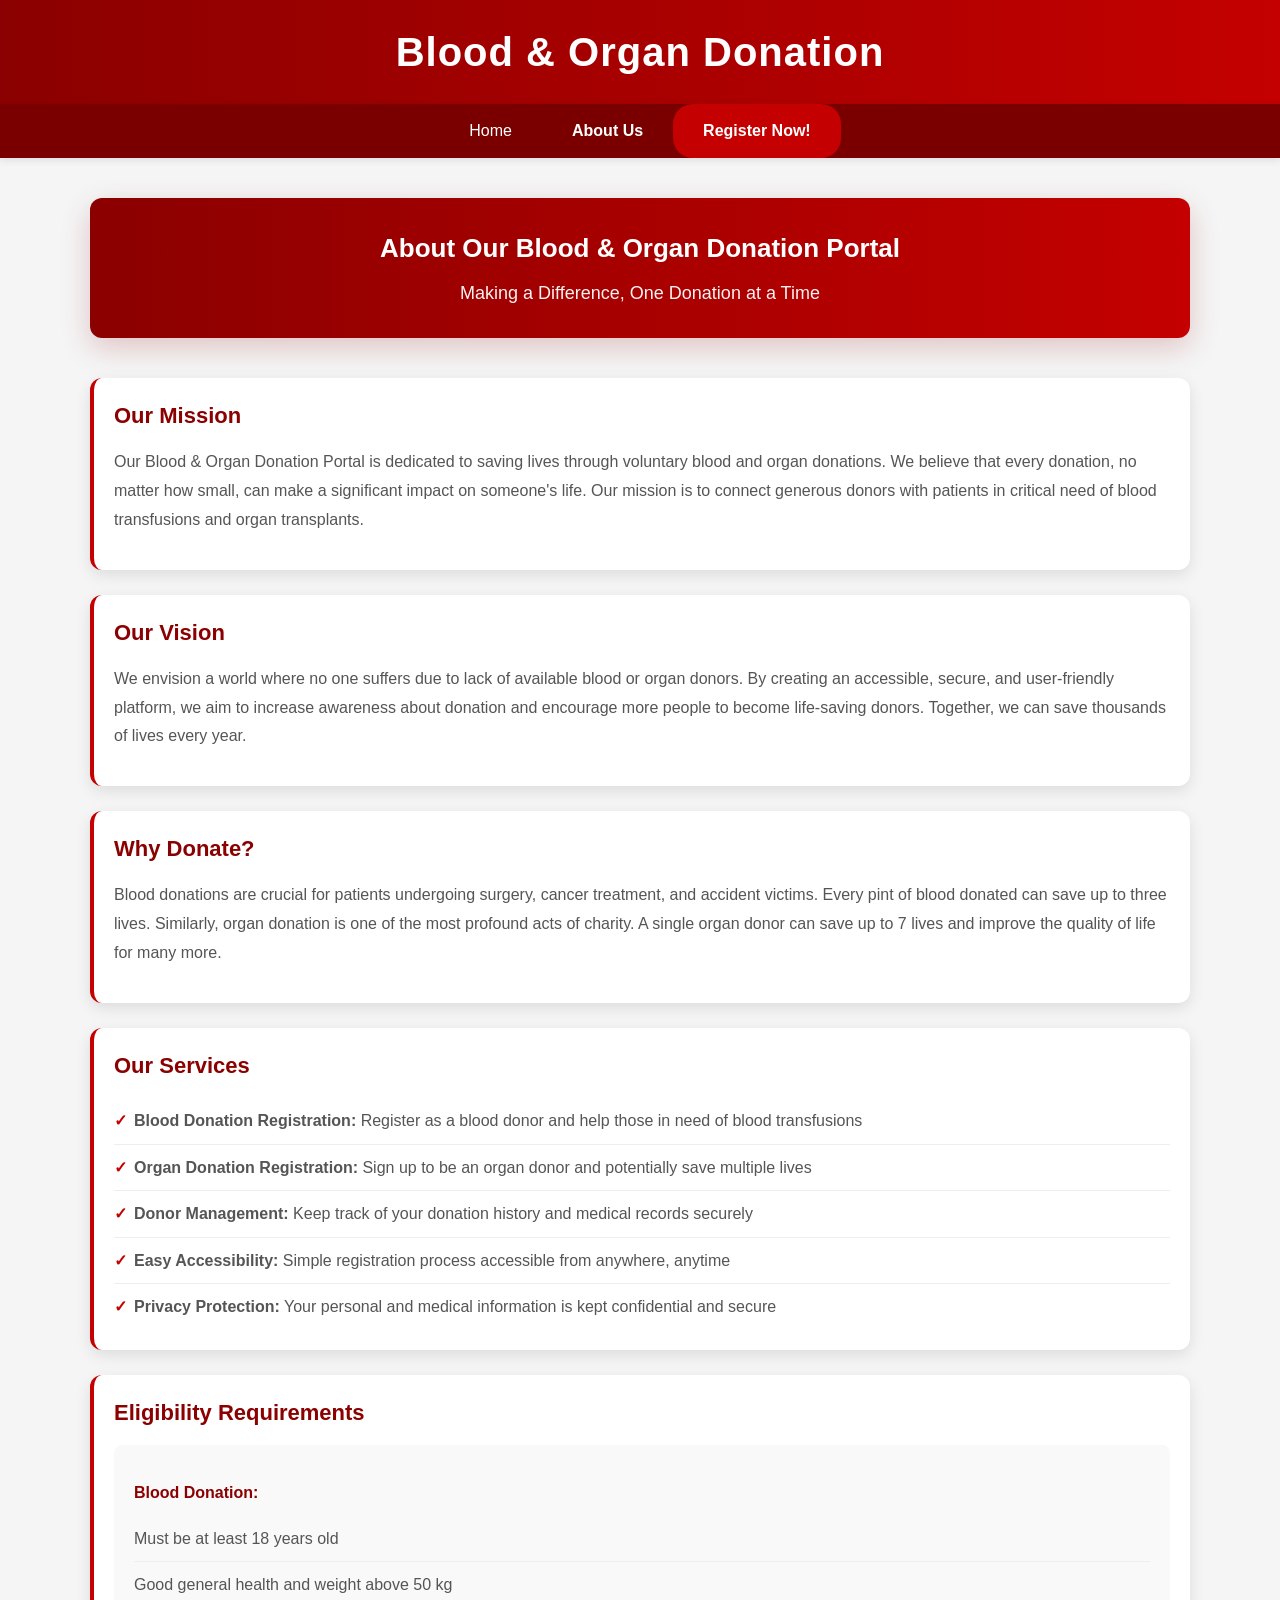
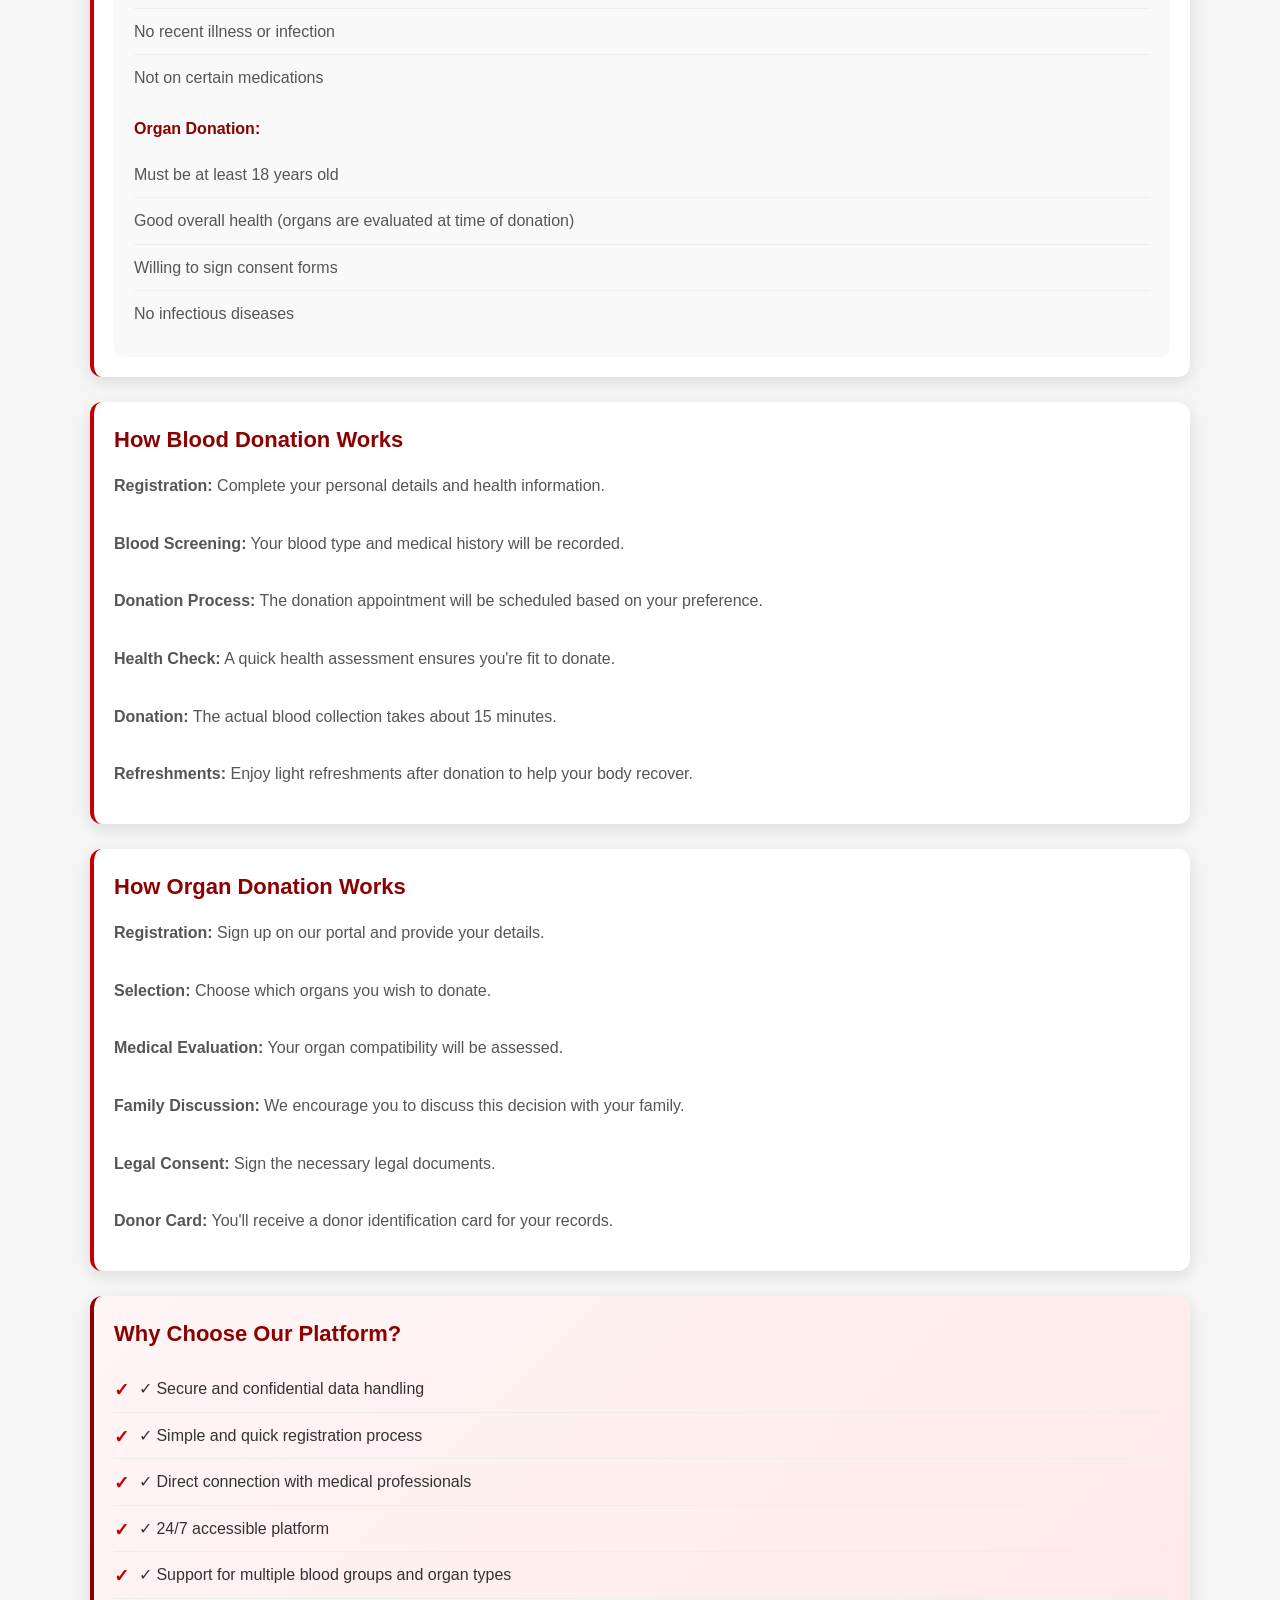
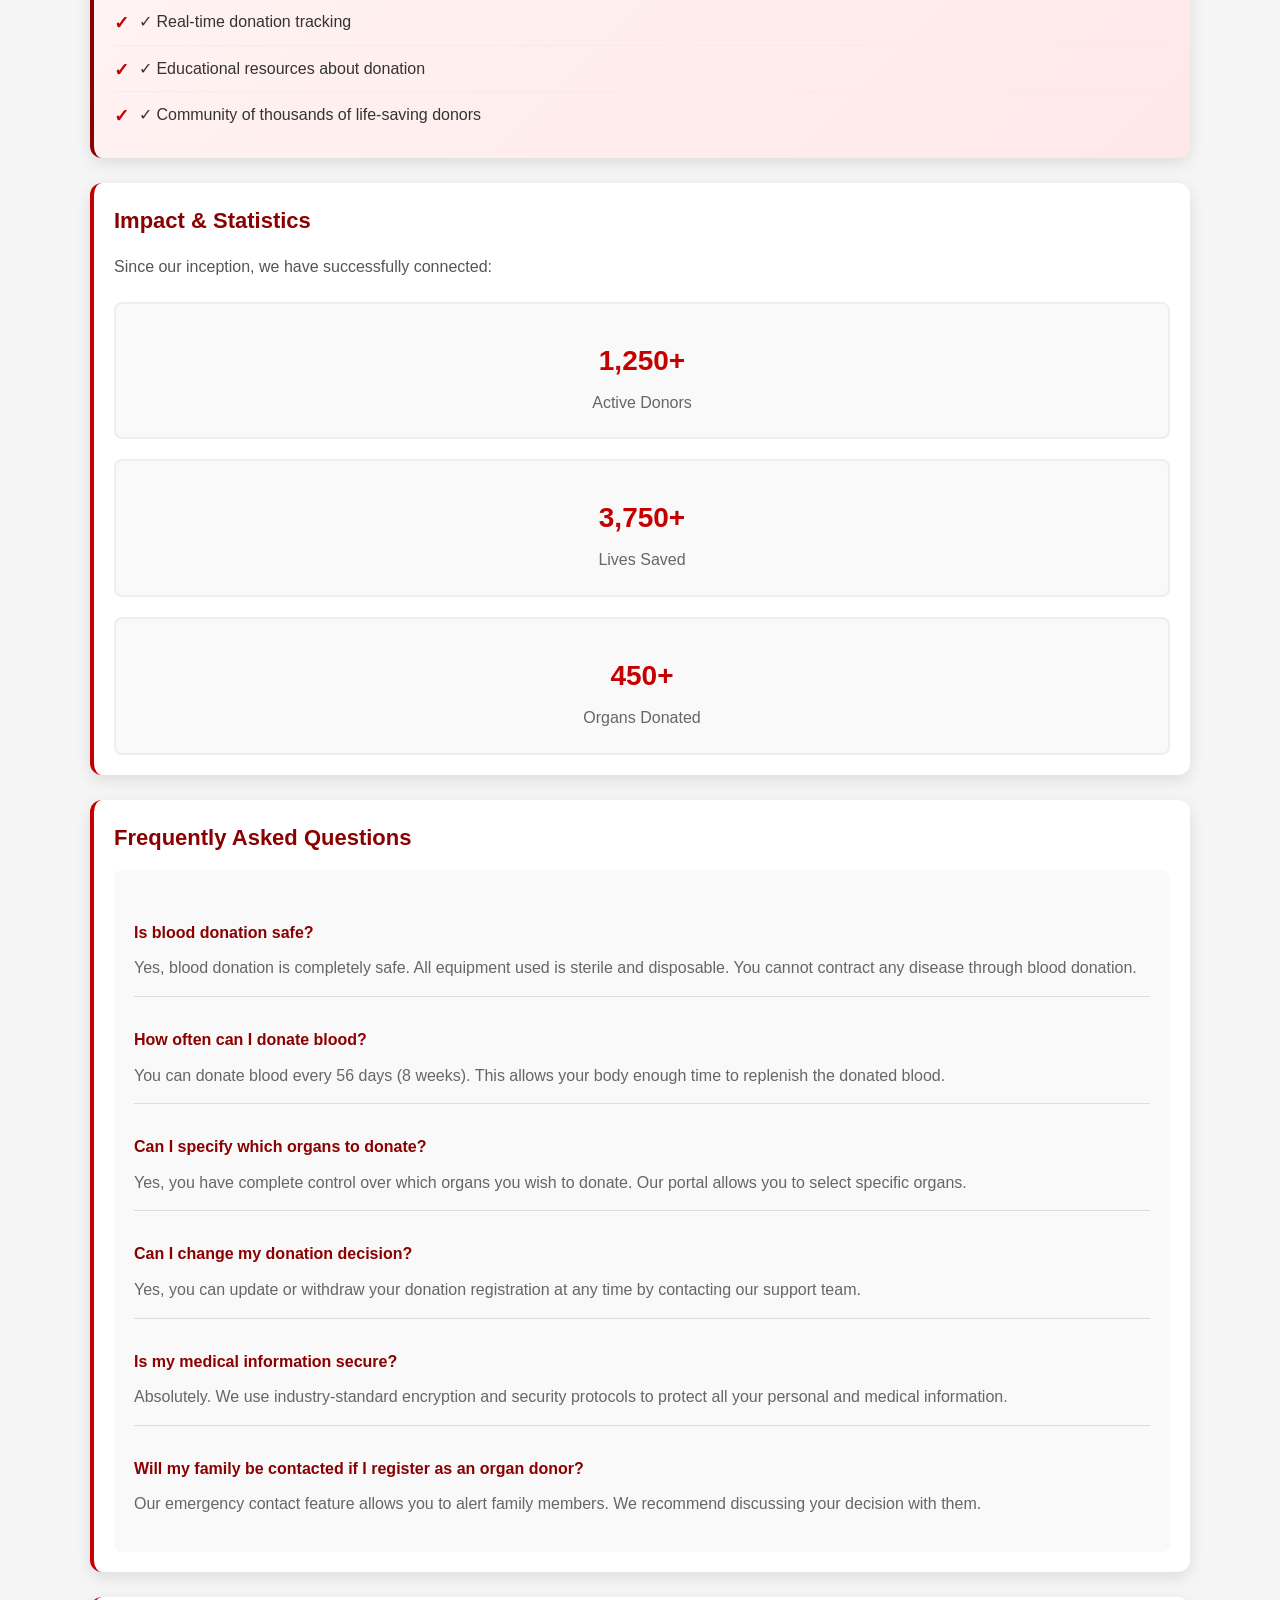
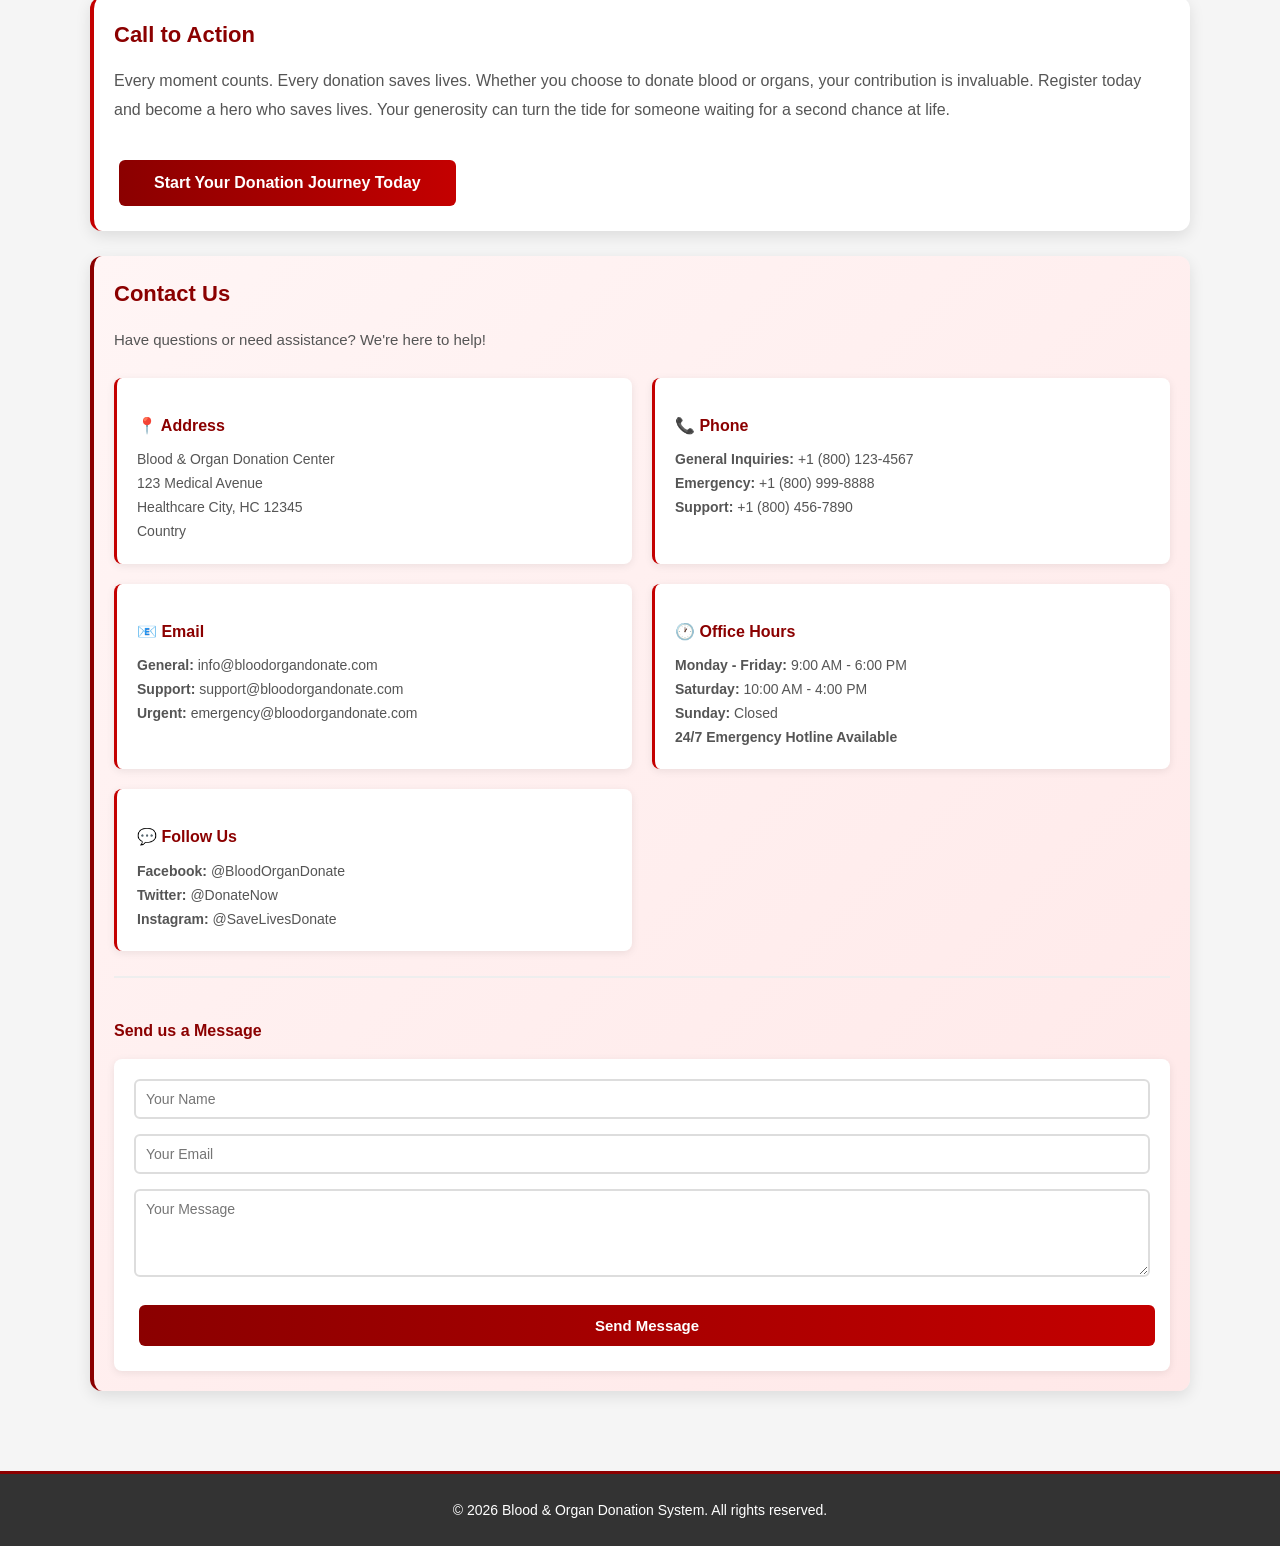
==== about-us.html @ 801b8506 "Add files via upload" ====
<!DOCTYPE html>
<html lang="en">
<head>
    <meta charset="UTF-8">
    <meta name="viewport" content="width=device-width, initial-scale=1.0">
    <title>About Us - Blood & Organ Donation</title>
    <link rel="stylesheet" href="style.css">
</head>
<body>
    <header>
        <div class="container">
            <h1>Blood & Organ Donation</h1>
        </div>
    </header>

    <nav class="navbar">
        <div class="container">
            <ul>
                <li onclick="window.location.href='index.html'">Home</li>
                <li onclick="window.location.href='about-us.html'" style="font-weight: bold;">About Us</li>
                <li onclick="window.location.href='registration.html'" class="register-btn">Register Now!</li>
            </ul>
        </div>
    </nav>

    <section class="about-section">
        <div class="container">
            <div class="about-header">
                <h2>About Our Blood & Organ Donation Portal</h2>
                <p class="about-subtitle">Making a Difference, One Donation at a Time</p>
            </div>

            <div class="about-content">
                <div class="about-card">
                    <h3>Our Mission</h3>
                    <p>
                        Our Blood & Organ Donation Portal is dedicated to saving lives through voluntary blood and organ donations. 
                        We believe that every donation, no matter how small, can make a significant impact on someone's life. 
                        Our mission is to connect generous donors with patients in critical need of blood transfusions and organ transplants.
                    </p>
                </div>

                <div class="about-card">
                    <h3>Our Vision</h3>
                    <p>
                        We envision a world where no one suffers due to lack of available blood or organ donors. 
                        By creating an accessible, secure, and user-friendly platform, we aim to increase awareness about 
                        donation and encourage more people to become life-saving donors. Together, we can save thousands of lives every year.
                    </p>
                </div>

                <div class="about-card">
                    <h3>Why Donate?</h3>
                    <p>
                        Blood donations are crucial for patients undergoing surgery, cancer treatment, and accident victims. 
                        Every pint of blood donated can save up to three lives. Similarly, organ donation is one of the most 
                        profound acts of charity. A single organ donor can save up to 7 lives and improve the quality of life for many more.
                    </p>
                </div>

                <div class="about-card">
                    <h3>Our Services</h3>
                    <ul class="services-list">
                        <li><strong>Blood Donation Registration:</strong> Register as a blood donor and help those in need of blood transfusions</li>
                        <li><strong>Organ Donation Registration:</strong> Sign up to be an organ donor and potentially save multiple lives</li>
                        <li><strong>Donor Management:</strong> Keep track of your donation history and medical records securely</li>
                        <li><strong>Easy Accessibility:</strong> Simple registration process accessible from anywhere, anytime</li>
                        <li><strong>Privacy Protection:</strong> Your personal and medical information is kept confidential and secure</li>
                    </ul>
                </div>

                <div class="about-card">
                    <h3>Eligibility Requirements</h3>
                    <div class="eligibility">
                        <h4>Blood Donation:</h4>
                        <ul>
                            <li>Must be at least 18 years old</li>
                            <li>Good general health and weight above 50 kg</li>
                            <li>No recent illness or infection</li>
                            <li>Not on certain medications</li>
                        </ul>

                        <h4>Organ Donation:</h4>
                        <ul>
                            <li>Must be at least 18 years old</li>
                            <li>Good overall health (organs are evaluated at time of donation)</li>
                            <li>Willing to sign consent forms</li>
                            <li>No infectious diseases</li>
                        </ul>
                    </div>
                </div>

                <div class="about-card">
                    <h3>How Blood Donation Works</h3>
                    <p>
                        <strong>Registration:</strong> Complete your personal details and health information.
                        <br><br>
                        <strong>Blood Screening:</strong> Your blood type and medical history will be recorded.
                        <br><br>
                        <strong>Donation Process:</strong> The donation appointment will be scheduled based on your preference.
                        <br><br>
                        <strong>Health Check:</strong> A quick health assessment ensures you're fit to donate.
                        <br><br>
                        <strong>Donation:</strong> The actual blood collection takes about 15 minutes.
                        <br><br>
                        <strong>Refreshments:</strong> Enjoy light refreshments after donation to help your body recover.
                    </p>
                </div>

                <div class="about-card">
                    <h3>How Organ Donation Works</h3>
                    <p>
                        <strong>Registration:</strong> Sign up on our portal and provide your details.
                        <br><br>
                        <strong>Selection:</strong> Choose which organs you wish to donate.
                        <br><br>
                        <strong>Medical Evaluation:</strong> Your organ compatibility will be assessed.
                        <br><br>
                        <strong>Family Discussion:</strong> We encourage you to discuss this decision with your family.
                        <br><br>
                        <strong>Legal Consent:</strong> Sign the necessary legal documents.
                        <br><br>
                        <strong>Donor Card:</strong> You'll receive a donor identification card for your records.
                    </p>
                </div>

                <div class="about-card highlight-card">
                    <h3>Why Choose Our Platform?</h3>
                    <ul class="why-choose">
                        <li>✓ Secure and confidential data handling</li>
                        <li>✓ Simple and quick registration process</li>
                        <li>✓ Direct connection with medical professionals</li>
                        <li>✓ 24/7 accessible platform</li>
                        <li>✓ Support for multiple blood groups and organ types</li>
                        <li>✓ Real-time donation tracking</li>
                        <li>✓ Educational resources about donation</li>
                        <li>✓ Community of thousands of life-saving donors</li>
                    </ul>
                </div>

                <div class="about-card">
                    <h3>Impact & Statistics</h3>
                    <p>
                        Since our inception, we have successfully connected:
                    </p>
                    <div class="impact-stats">
                        <div class="impact-stat">
                            <h4>1,250+</h4>
                            <p>Active Donors</p>
                        </div>
                        <div class="impact-stat">
                            <h4>3,750+</h4>
                            <p>Lives Saved</p>
                        </div>
                        <div class="impact-stat">
                            <h4>450+</h4>
                            <p>Organs Donated</p>
                        </div>
                    </div>
                </div>

                <div class="about-card">
                    <h3>Frequently Asked Questions</h3>
                    <div class="faq">
                        <div class="faq-item">
                            <h4>Is blood donation safe?</h4>
                            <p>Yes, blood donation is completely safe. All equipment used is sterile and disposable. You cannot contract any disease through blood donation.</p>
                        </div>
                        <div class="faq-item">
                            <h4>How often can I donate blood?</h4>
                            <p>You can donate blood every 56 days (8 weeks). This allows your body enough time to replenish the donated blood.</p>
                        </div>
                        <div class="faq-item">
                            <h4>Can I specify which organs to donate?</h4>
                            <p>Yes, you have complete control over which organs you wish to donate. Our portal allows you to select specific organs.</p>
                        </div>
                        <div class="faq-item">
                            <h4>Can I change my donation decision?</h4>
                            <p>Yes, you can update or withdraw your donation registration at any time by contacting our support team.</p>
                        </div>
                        <div class="faq-item">
                            <h4>Is my medical information secure?</h4>
                            <p>Absolutely. We use industry-standard encryption and security protocols to protect all your personal and medical information.</p>
                        </div>
                        <div class="faq-item">
                            <h4>Will my family be contacted if I register as an organ donor?</h4>
                            <p>Our emergency contact feature allows you to alert family members. We recommend discussing your decision with them.</p>
                        </div>
                    </div>
                </div>

                <div class="about-card">
                    <h3>Call to Action</h3>
                    <p style="font-size: 16px; line-height: 1.8;">
                        Every moment counts. Every donation saves lives. Whether you choose to donate blood or organs, 
                        your contribution is invaluable. Register today and become a hero who saves lives. 
                        Your generosity can turn the tide for someone waiting for a second chance at life.
                    </p>
                    <button class="btn btn-primary" onclick="window.location.href='registration.html'" style="margin-top: 20px; font-size: 16px; padding: 14px 35px;">
                        Start Your Donation Journey Today
                    </button>
                </div>

                <div class="about-card contact-card">
                    <h3>Contact Us</h3>
                    <p>Have questions or need assistance? We're here to help!</p>
                    
                    <div class="contact-content">
                        <div class="contact-item">
                            <h4>📍 Address</h4>
                            <p>Blood & Organ Donation Center<br>
                            123 Medical Avenue<br>
                            Healthcare City, HC 12345<br>
                            Country</p>
                        </div>

                        <div class="contact-item">
                            <h4>📞 Phone</h4>
                            <p>
                                <strong>General Inquiries:</strong> +1 (800) 123-4567<br>
                                <strong>Emergency:</strong> +1 (800) 999-8888<br>
                                <strong>Support:</strong> +1 (800) 456-7890
                            </p>
                        </div>

                        <div class="contact-item">
                            <h4>📧 Email</h4>
                            <p>
                                <strong>General:</strong> info@bloodorgandonate.com<br>
                                <strong>Support:</strong> support@bloodorgandonate.com<br>
                                <strong>Urgent:</strong> emergency@bloodorgandonate.com
                            </p>
                        </div>

                        <div class="contact-item">
                            <h4>🕐 Office Hours</h4>
                            <p>
                                <strong>Monday - Friday:</strong> 9:00 AM - 6:00 PM<br>
                                <strong>Saturday:</strong> 10:00 AM - 4:00 PM<br>
                                <strong>Sunday:</strong> Closed<br>
                                <strong>24/7 Emergency Hotline Available</strong>
                            </p>
                        </div>

                        <div class="contact-item">
                            <h4>💬 Follow Us</h4>
                            <p>
                                <strong>Facebook:</strong> @BloodOrganDonate<br>
                                <strong>Twitter:</strong> @DonateNow<br>
                                <strong>Instagram:</strong> @SaveLivesDonate
                            </p>
                        </div>
                    </div>

                    <div class="contact-form-section" style="margin-top: 25px; padding-top: 25px; border-top: 2px solid #eee;">
                        <h4>Send us a Message</h4>
                        <form class="contact-form" onsubmit="handleContactForm(event)">
                            <div class="form-group" style="margin-bottom: 15px;">
                                <input type="text" placeholder="Your Name" required style="width: 100%; padding: 10px; border: 2px solid #ddd; border-radius: 6px; font-size: 14px;">
                            </div>
                            <div class="form-group" style="margin-bottom: 15px;">
                                <input type="email" placeholder="Your Email" required style="width: 100%; padding: 10px; border: 2px solid #ddd; border-radius: 6px; font-size: 14px;">
                            </div>
                            <div class="form-group" style="margin-bottom: 15px;">
                                <textarea placeholder="Your Message" rows="4" required style="width: 100%; padding: 10px; border: 2px solid #ddd; border-radius: 6px; font-size: 14px; font-family: inherit;"></textarea>
                            </div>
                            <button type="submit" class="btn btn-primary" style="width: 100%; font-size: 15px;">Send Message</button>
                        </form>
                    </div>
                </div>
            </div>
        </div>
    </section>

    <footer>
        <p>&copy; 2026 Blood & Organ Donation System. All rights reserved.</p>
    </footer>

    <script src="script.js"></script>
</body>
</html>
---- style.css ----
* {
    margin: 0;
    padding: 0;
    box-sizing: border-box;
    font-family: 'Segoe UI', Tahoma, Geneva, Verdana, sans-serif;
}

html {
    scroll-behavior: smooth;
}

body {
    background-color: #f5f5f5;
    line-height: 1.6;
}

/* CONTAINER */

.container {
    width: 1100px;
    max-width: 90%;
    margin: 0 auto;
}

/* HEADER */

header {
    background: linear-gradient(90deg, #8b0000, #c40000);
    color: white;
    padding: 20px 0;
    box-shadow: 0 4px 10px rgba(0, 0, 0, 0.2);
    position: relative;
}

header h1 {
    font-size: 40px;
    text-align: center;
    letter-spacing: 1px;
    font-weight: 700;
}

/* NAVBAR */

.navbar {
    background: #7a0000;
    box-shadow: 0 2px 8px rgba(0, 0, 0, 0.1);
    position: sticky;
    top: 0;
    z-index: 100;
}

.navbar ul {
    display: flex;
    justify-content: center;
    list-style: none;
    flex-wrap: wrap;
}

.navbar li {
    padding: 14px 30px;
    color: white;
    font-size: 16px;
    cursor: pointer;
    transition: all 0.3s ease;
    display: flex;
    align-items: center;
}

.navbar li:hover {
    background: #c40000;
    transform: scale(1.05);
}

.navbar .register-btn {
    background: #c40000;
    border-radius: 20px;
    font-weight: 600;
    transition: all 0.3s ease;
}

.navbar .register-btn:hover {
    background: #8b0000;
    transform: scale(1.08);
    box-shadow: 0 4px 12px rgba(196, 0, 0, 0.4);
}

/* HERO SECTION */

.hero {
    height: 60vh;
    background: linear-gradient(135deg, #8b0000 0%, #c40000 100%);
    display: flex;
    align-items: center;
    justify-content: center;
    padding: 40px 0;
    position: relative;
    overflow: hidden;
}

.hero::before {
    content: '';
    position: absolute;
    top: 0;
    left: 0;
    right: 0;
    bottom: 0;
    background: url('data:image/svg+xml,<svg xmlns="http://www.w3.org/2000/svg" viewBox="0 0 100 100"><circle cx="20" cy="20" r="2" fill="white" opacity="0.1"/><circle cx="80" cy="80" r="2" fill="white" opacity="0.1"/></svg>');
    opacity: 0.5;
}

.hero-box {
    background: rgba(255, 255, 255, 0.95);
    padding: 50px;
    border-radius: 12px;
    text-align: center;
    max-width: 600px;
    box-shadow: 0 15px 40px rgba(0, 0, 0, 0.3);
    position: relative;
    z-index: 2;
    animation: slideIn 0.8s ease-out;
}

.hero-box h2 {
    color: #8b0000;
    margin-bottom: 15px;
    font-size: 32px;
    font-weight: 700;
}

.hero-box p {
    margin-bottom: 25px;
    font-size: 16px;
    line-height: 1.7;
    color: #555;
}

.hero-box .btn {
    margin: 10px 5px;
}

/* FORM SECTION */

.form-section {
    min-height: 80vh;
    padding: 40px 0;
    display: flex;
    align-items: center;
    background: linear-gradient(135deg, #f5f5f5 0%, #e8e8e8 100%);
}

.form-box {
    background: white;
    padding: 40px;
    border-radius: 12px;
    box-shadow: 0 10px 30px rgba(0, 0, 0, 0.15);
    max-width: 700px;
    margin: 0 auto;
    width: 100%;
}

.form-box h2 {
    color: #8b0000;
    margin-bottom: 10px;
    font-size: 28px;
    text-align: center;
}

.form-subtitle {
    color: #666;
    text-align: center;
    margin-bottom: 30px;
    font-size: 14px;
    font-style: italic;
}

/* FORM STYLING */

.form-group {
    margin-bottom: 20px;
}

.form-group label {
    display: block;
    margin-bottom: 8px;
    color: #333;
    font-weight: 600;
    font-size: 14px;
}

.form-group input,
.form-group textarea,
.form-group select {
    width: 100%;
    padding: 12px;
    border: 2px solid #ddd;
    border-radius: 6px;
    font-size: 14px;
    transition: all 0.3s ease;
    font-family: 'Segoe UI', Tahoma, Geneva, Verdana, sans-serif;
}

.form-group input:focus,
.form-group textarea:focus,
.form-group select:focus {
    outline: none;
    border-color: #c40000;
    box-shadow: 0 0 8px rgba(196, 0, 0, 0.2);
}

.form-group input:invalid,
.form-group textarea:invalid,
.form-group select:invalid {
    border-color: #ff6b6b;
}

.form-group input:valid,
.form-group textarea:valid,
.form-group select:valid {
    border-color: #51cf66;
}

.form-row {
    display: grid;
    grid-template-columns: 1fr 1fr;
    gap: 20px;
}

.info-text {
    display: block;
    margin-top: 6px;
    color: #888;
    font-size: 12px;
    font-style: italic;
}

/* CHECKBOX STYLING */

.checkbox-group {
    margin-top: 20px;
}

.checkbox-group label,
.checkbox-inline {
    display: flex;
    align-items: center;
    margin-bottom: 12px;
    cursor: pointer;
    font-weight: normal;
}

.checkbox-group input[type="checkbox"],
.checkbox-inline input[type="checkbox"] {
    width: auto;
    margin-right: 10px;
    cursor: pointer;
    accent-color: #c40000;
}

.checkbox-inline {
    margin-right: 20px;
    display: inline-flex;
}

.organ-options {
    display: grid;
    grid-template-columns: repeat(2, 1fr);
    gap: 15px;
    margin-top: 15px;
}

@media (max-width: 768px) {
    .organ-options {
        grid-template-columns: 1fr;
    }
}

/* BUTTONS */

.btn {
    padding: 12px 30px;
    margin: 5px;
    border: none;
    border-radius: 6px;
    cursor: pointer;
    font-size: 15px;
    font-weight: 600;
    transition: all 0.3s ease;
    display: inline-block;
}

.btn-primary {
    background: linear-gradient(90deg, #8b0000, #c40000);
    color: white;
}

.btn-primary:hover {
    background: linear-gradient(90deg, #c40000, #8b0000);
    transform: translateY(-2px);
    box-shadow: 0 8px 16px rgba(196, 0, 0, 0.3);
}

.btn-primary:active {
    transform: translateY(0);
}

.btn-secondary {
    background: #6c757d;
    color: white;
}

.btn-secondary:hover {
    background: #5a6268;
    transform: translateY(-2px);
    box-shadow: 0 8px 16px rgba(0, 0, 0, 0.2);
}

.form-actions {
    display: flex;
    gap: 10px;
    justify-content: center;
    margin-top: 30px;
    flex-wrap: wrap;
}

/* ABOUT SECTION */

.about-section {
    padding: 40px 0;
    min-height: auto;
}

.about-header {
    background: linear-gradient(90deg, #8b0000, #c40000);
    color: white;
    padding: 50px;
    border-radius: 12px;
    text-align: center;
    margin-bottom: 40px;
    box-shadow: 0 10px 30px rgba(139, 0, 0, 0.2);
    animation: slideIn 0.6s ease-out;
}

.about-header h2 {
    font-size: 36px;
    margin-bottom: 10px;
    font-weight: 700;
}

.about-subtitle {
    font-size: 18px;
    opacity: 0.95;
}

.about-content {
    display: grid;
    grid-template-columns: 1fr;
    gap: 25px;
}

.about-card {
    background: white;
    padding: 30px;
    border-radius: 12px;
    box-shadow: 0 5px 15px rgba(0, 0, 0, 0.1);
    animation: slideIn 0.6s ease-out;
    border-left: 4px solid #c40000;
}

.about-card h3 {
    color: #8b0000;
    margin-bottom: 15px;
    font-size: 22px;
    font-weight: 700;
}

.about-card h4 {
    color: #8b0000;
    margin-top: 15px;
    margin-bottom: 10px;
    font-size: 16px;
    font-weight: 600;
}

.about-card p {
    color: #555;
    line-height: 1.8;
    margin-bottom: 15px;
}

.about-card ul {
    list-style: none;
    margin-left: 0;
}

.about-card li {
    padding: 10px 0;
    color: #555;
    border-bottom: 1px solid #eee;
    line-height: 1.6;
}

.about-card li:last-child {
    border-bottom: none;
}

.services-list li {
    padding-left: 20px;
    position: relative;
}

.services-list li:before {
    content: "✓";
    position: absolute;
    left: 0;
    color: #c40000;
    font-weight: bold;
}

.why-choose li {
    padding-left: 25px;
    position: relative;
    font-size: 16px;
    font-weight: 500;
    color: #333;
}

.why-choose li:before {
    content: "✓";
    position: absolute;
    left: 0;
    color: #c40000;
    font-weight: bold;
    font-size: 18px;
}

.highlight-card {
    background: linear-gradient(135deg, #fff5f5, #ffe8e8);
    border-left: 4px solid #8b0000;
}

.eligibility {
    background: #f9f9f9;
    padding: 20px;
    border-radius: 8px;
    margin-top: 15px;
}

.impact-stats {
    display: grid;
    grid-template-columns: repeat(3, 1fr);
    gap: 20px;
    margin-top: 20px;
}

.impact-stat {
    background: #f9f9f9;
    padding: 20px;
    border-radius: 8px;
    text-align: center;
    border: 2px solid #eee;
}

.impact-stat h4 {
    color: #c40000;
    font-size: 28px;
    margin-bottom: 5px;
}

.impact-stat p {
    color: #666;
    margin: 0;
}

.faq {
    background: #f9f9f9;
    border-radius: 8px;
    padding: 20px;
    margin-top: 15px;
}

.faq-item {
    padding: 15px 0;
    border-bottom: 1px solid #ddd;
}

.faq-item:last-child {
    border-bottom: none;
}

.faq-item h4 {
    color: #8b0000;
    margin-bottom: 10px;
    cursor: pointer;
    transition: 0.3s;
}

.faq-item h4:hover {
    color: #c40000;
}

.faq-item p {
    color: #666;
    margin: 0;
    line-height: 1.6;
}

/* CONTACT SECTION */

.contact-card {
    background: linear-gradient(135deg, #fff5f5, #ffe8e8) !important;
    border-left: 4px solid #8b0000 !important;
}

.contact-card h3 {
    color: #8b0000;
    margin-bottom: 15px;
}

.contact-card > p {
    color: #555;
    margin-bottom: 25px;
    font-size: 15px;
}

.contact-content {
    display: grid;
    grid-template-columns: 1fr 1fr;
    gap: 20px;
    margin-bottom: 20px;
}

@media (max-width: 768px) {
    .contact-content {
        grid-template-columns: 1fr;
    }
}

.contact-item {
    background: white;
    padding: 20px;
    border-radius: 8px;
    border-left: 3px solid #c40000;
    box-shadow: 0 2px 8px rgba(0, 0, 0, 0.08);
}

.contact-item h4 {
    color: #8b0000;
    margin-bottom: 10px;
    font-size: 16px;
    font-weight: 600;
}

.contact-item p {
    color: #555;
    margin: 0;
    line-height: 1.7;
    font-size: 14px;
}

.contact-form {
    background: white;
    padding: 20px;
    border-radius: 8px;
    box-shadow: 0 2px 8px rgba(0, 0, 0, 0.08);
}

.contact-form-section h4 {
    color: #8b0000;
    margin-bottom: 15px;
    font-size: 16px;
    font-weight: 600;
}

.success-message {
    background: #d4edda;
    color: #155724;
    padding: 15px;
    border-radius: 6px;
    margin-bottom: 20px;
    border-left: 4px solid #51cf66;
    display: none;
}
    .about-header h2 {
        font-size: 26px;
    }

    .impact-stats {
        grid-template-columns: 1fr;
    }

    .about-header {
        padding: 30px;
    }

    .about-card {
        padding: 20px;
    }


/* DASHBOARD SECTION */

.dashboard-section {
    padding: 40px 0;
    min-height: 80vh;
}

.dashboard-welcome {
    background: linear-gradient(90deg, #8b0000, #c40000);
    color: white;
    padding: 40px;
    border-radius: 12px;
    margin-bottom: 40px;
    text-align: center;
    box-shadow: 0 10px 30px rgba(139, 0, 0, 0.2);
}

.dashboard-welcome h2 {
    font-size: 32px;
    margin-bottom: 10px;
}

.dashboard-welcome p {
    font-size: 18px;
    opacity: 0.95;
}

/* USER INFO CARD */

.user-info-card {
    background: white;
    padding: 30px;
    border-radius: 12px;
    margin-bottom: 40px;
    box-shadow: 0 5px 15px rgba(0, 0, 0, 0.1);
}

.user-info-card h3 {
    color: #8b0000;
    margin-bottom: 20px;
    font-size: 22px;
}

.info-display {
    background: #f9f9f9;
    padding: 20px;
    border-radius: 8px;
    margin-bottom: 20px;
}

.info-display p {
    margin-bottom: 12px;
    font-size: 15px;
    padding: 8px;
    border-bottom: 1px solid #eee;
}

.info-display p:last-child {
    border-bottom: none;
}

.info-display strong {
    color: #8b0000;
}

/* DONATION OPTIONS */

.donation-options {
    margin-bottom: 40px;
}

.donation-options h2 {
    color: #8b0000;
    margin-bottom: 30px;
    text-align: center;
    font-size: 28px;
}

.option-card {
    background: white;
    border-radius: 12px;
    overflow: hidden;
    box-shadow: 0 5px 15px rgba(0, 0, 0, 0.1);
    margin-bottom: 30px;
    transition: all 0.3s ease;
    display: inline-block;
    width: calc(50% - 15px);
    margin-right: 30px;
    vertical-align: top;
}

.option-card:last-child {
    margin-right: 0;
}

@media (max-width: 968px) {
    .option-card {
        width: 100%;
        margin-right: 0;
    }
}

.option-card:hover {
    transform: translateY(-5px);
    box-shadow: 0 10px 25px rgba(0, 0, 0, 0.15);
}

.card-header {
    padding: 20px;
    color: white;
    text-align: center;
}

.blood-donation-card {
    background: linear-gradient(90deg, #8b0000, #c40000);
}

.organ-donation-card {
    background: linear-gradient(90deg, #2c3e50, #34495e);
}

.card-header h3 {
    font-size: 24px;
    margin: 0;
}

.card-body {
    padding: 25px;
}

.card-body p {
    color: #666;
    margin-bottom: 20px;
    line-height: 1.6;
}

.requirements {
    list-style: none;
    margin-bottom: 20px;
}

.requirements li {
    padding: 8px 0;
    color: #555;
    border-bottom: 1px solid #eee;
    padding-left: 20px;
    position: relative;
}

.requirements li:before {
    content: "✓";
    position: absolute;
    left: 0;
    color: #c40000;
    font-weight: bold;
}

.requirements li:last-child {
    border-bottom: none;
}

.card-body .btn {
    width: 100%;
    text-align: center;
    margin: 0;
}

/* STATS */

.donation-stats {
    background: white;
    padding: 40px;
    border-radius: 12px;
    box-shadow: 0 5px 15px rgba(0, 0, 0, 0.1);
    text-align: center;
}

.donation-stats h2 {
    color: #8b0000;
    margin-bottom: 30px;
    font-size: 28px;
}

.stats-container {
    display: grid;
    grid-template-columns: repeat(3, 1fr);
    gap: 30px;
}

@media (max-width: 768px) {
    .stats-container {
        grid-template-columns: 1fr;
        gap: 20px;
    }
}

.stat-box {
    background: linear-gradient(135deg, #f9f9f9, #f0f0f0);
    padding: 30px;
    border-radius: 10px;
    border-left: 4px solid #c40000;
}

.stat-box h4 {
    color: #666;
    margin-bottom: 15px;
    font-size: 16px;
    text-transform: uppercase;
    letter-spacing: 1px;
}

.stat-number {
    font-size: 36px;
    color: #8b0000;
    font-weight: 700;
}

/* FOOTER */

footer {
    background: #333;
    color: white;
    text-align: center;
    padding: 25px 0;
    border-top: 3px solid #8b0000;
    margin-top: 40px;
    font-size: 14px;
}

/* RESPONSIVE DESIGN */

@media (max-width: 768px) {
    header h1 {
        font-size: 28px;
    }

    .form-row {
        grid-template-columns: 1fr;
    }

    .navbar li {
        padding: 10px 15px;
        font-size: 14px;
    }

    .form-box {
        padding: 25px;
    }

    .container {
        width: 95%;
    }
}

@media (max-width: 480px) {
    header h1 {
        font-size: 22px;
    }

    .form-box {
        padding: 15px;
    }

    .dashboard-welcome {
        padding: 20px;
    }

    .dashboard-welcome h2 {
        font-size: 22px;
    }

    .btn {
        padding: 10px 20px;
        font-size: 14px;
    }

    .form-actions {
        flex-direction: column;
    }

    .btn {
        width: 100%;
    }
}

/* ANIMATIONS */

@keyframes slideIn {
    from {
        opacity: 0;
        transform: translateY(20px);
    }
    to {
        opacity: 1;
        transform: translateY(0);
    }
}

.form-box,
.option-card,
.user-info-card {
    animation: slideIn 0.6s ease-out;
}

/* UTILITY CLASSES */

.hidden {
    display: none !important;
}

.visible {
    display: block !important;
}

.text-center {
    text-align: center;
}

.mt-20 {
    margin-top: 20px;
}

.mb-20 {
    margin-bottom: 20px;
}

.error-message {
    color: #c40000;
    font-size: 13px;
    margin-top: 5px;
    display: none;
}

.success-message {
    background: #d4edda;
    color: #155724;
    padding: 15px;
    border-radius: 6px;
    margin-bottom: 20px;
    border-left: 4px solid #51cf66;
    display: none;
}
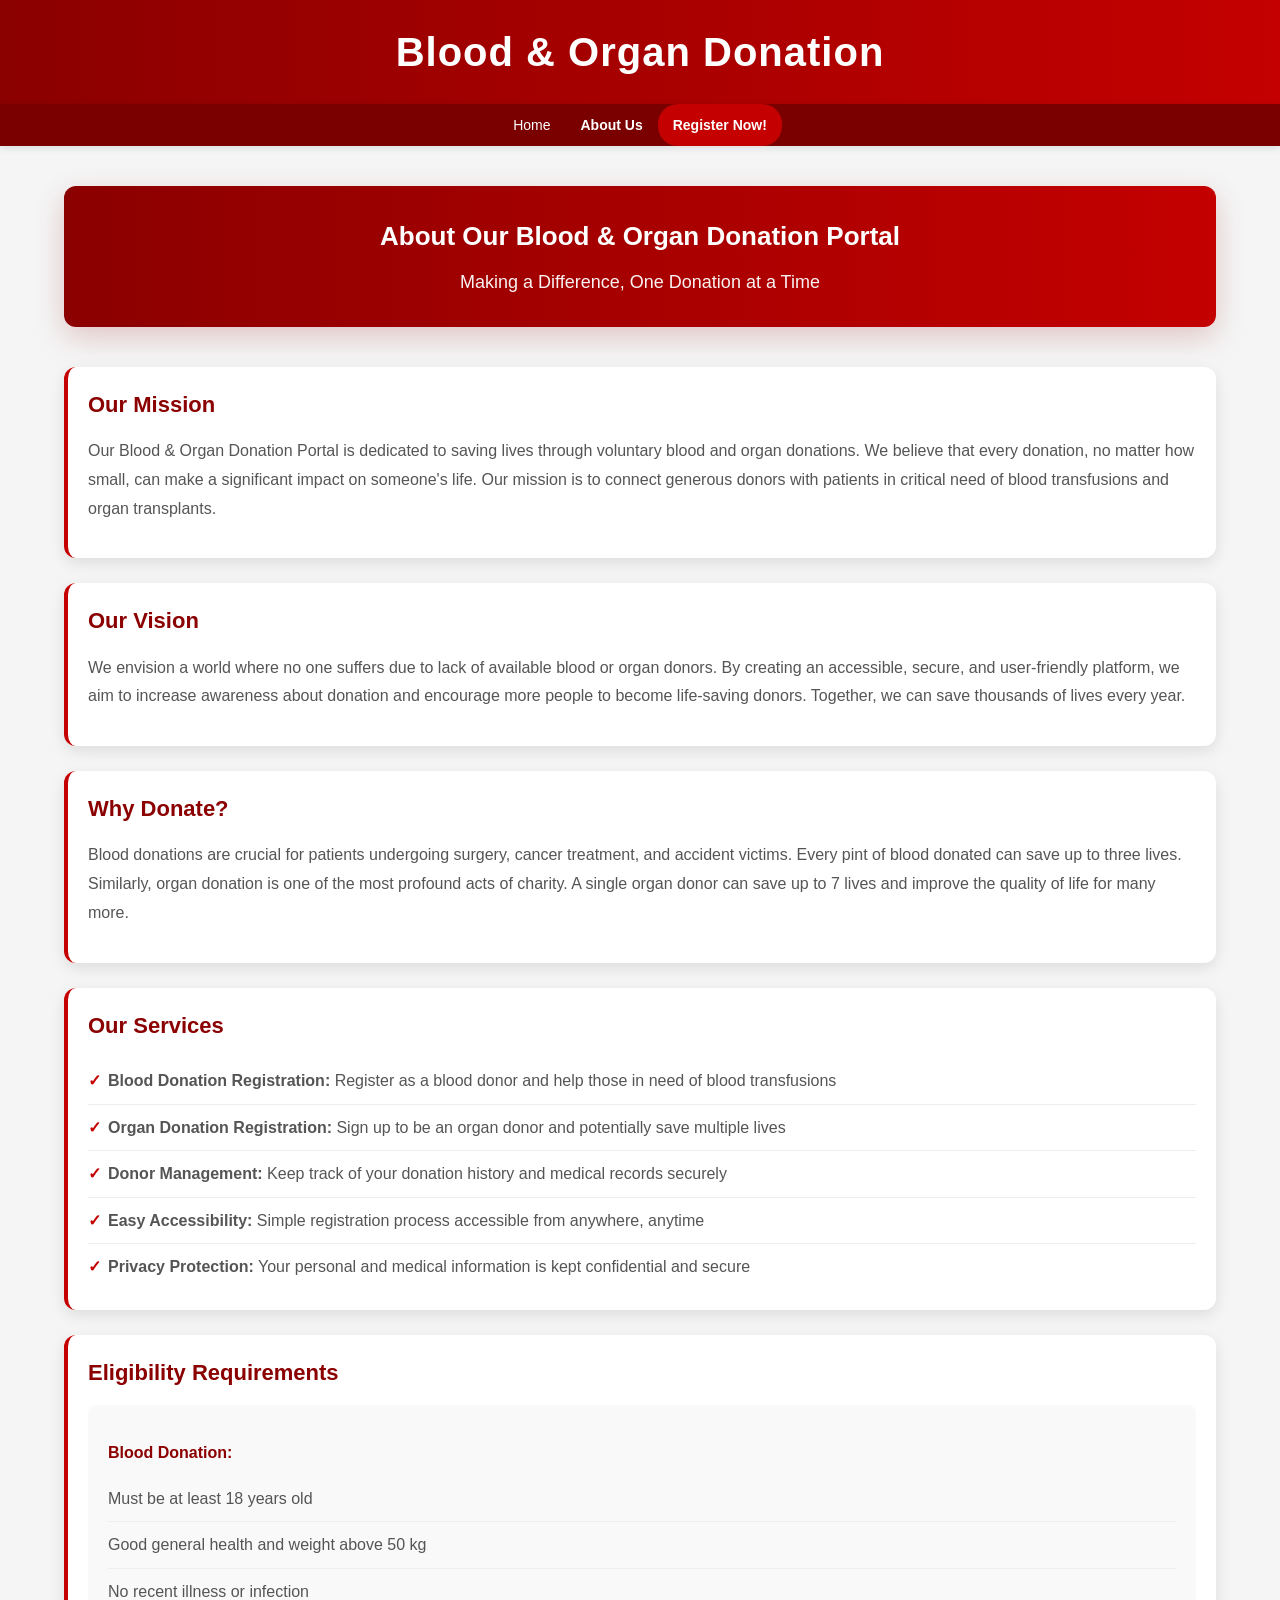
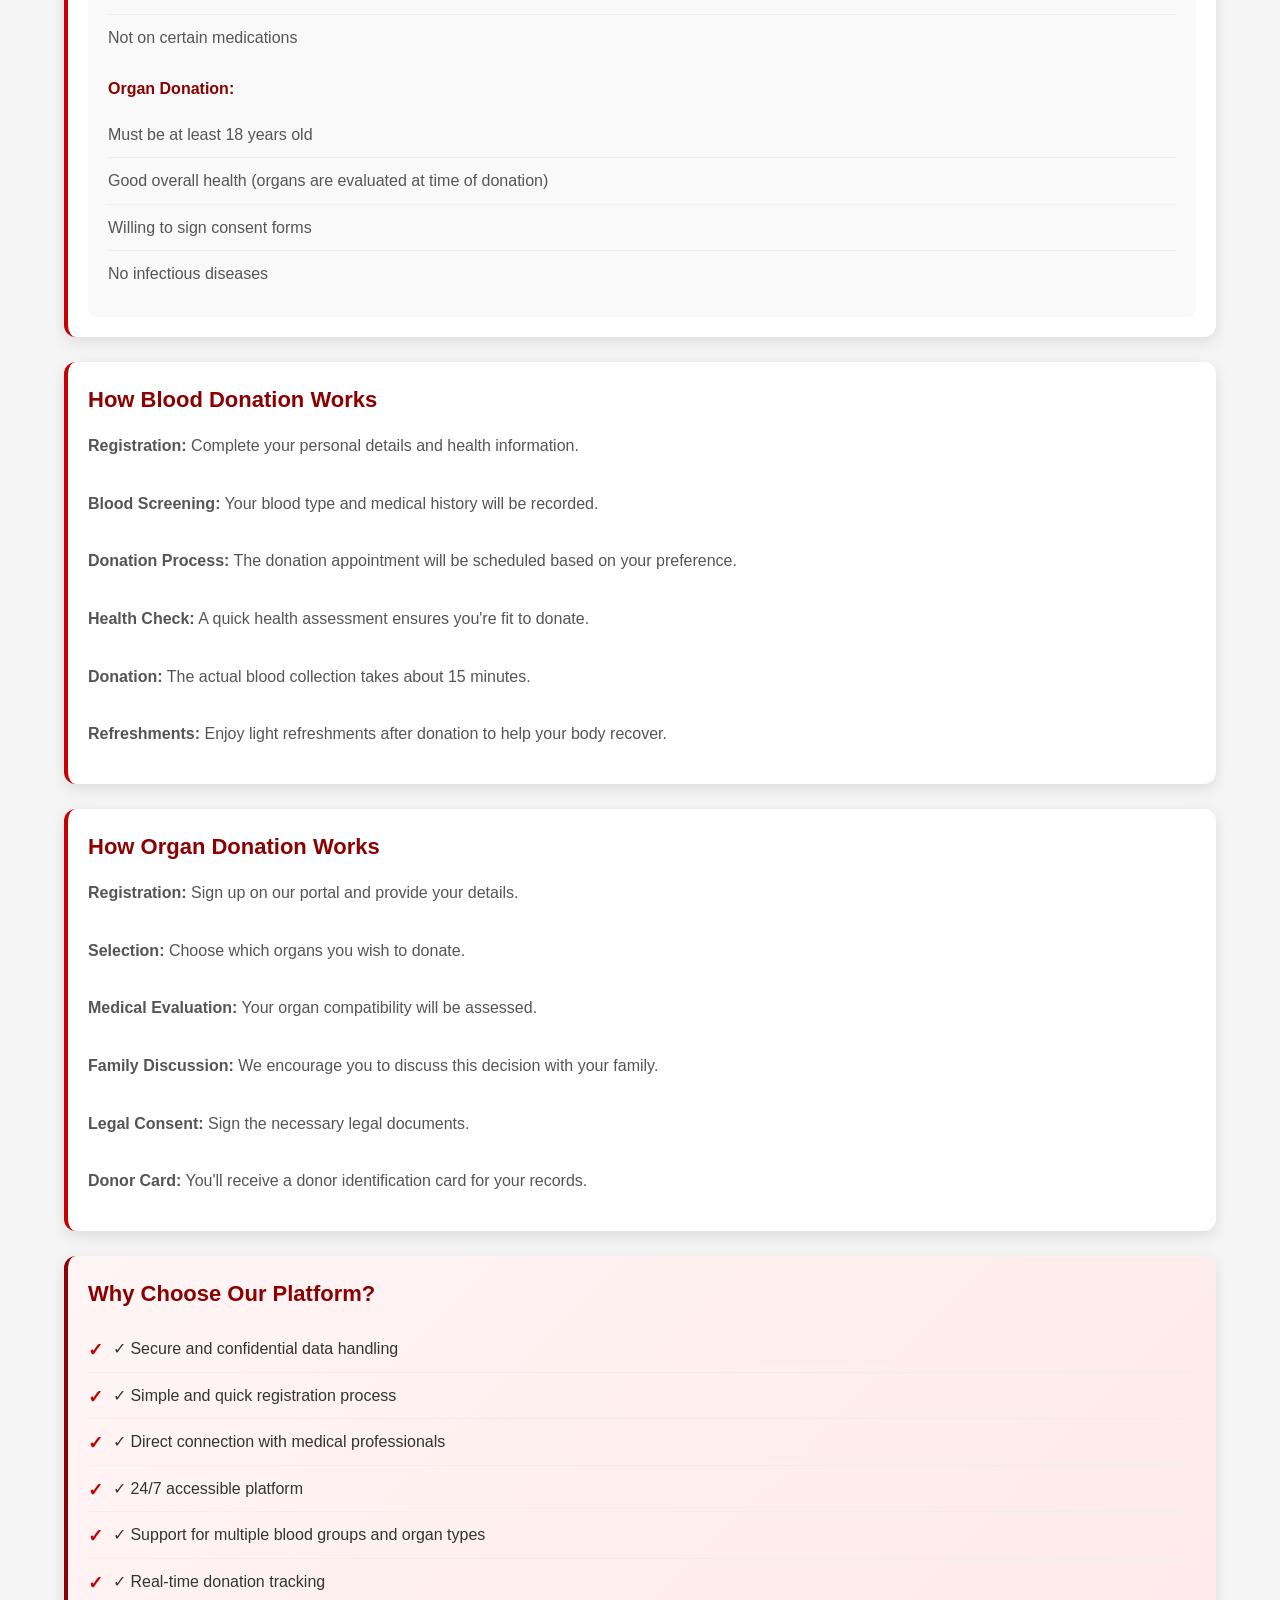
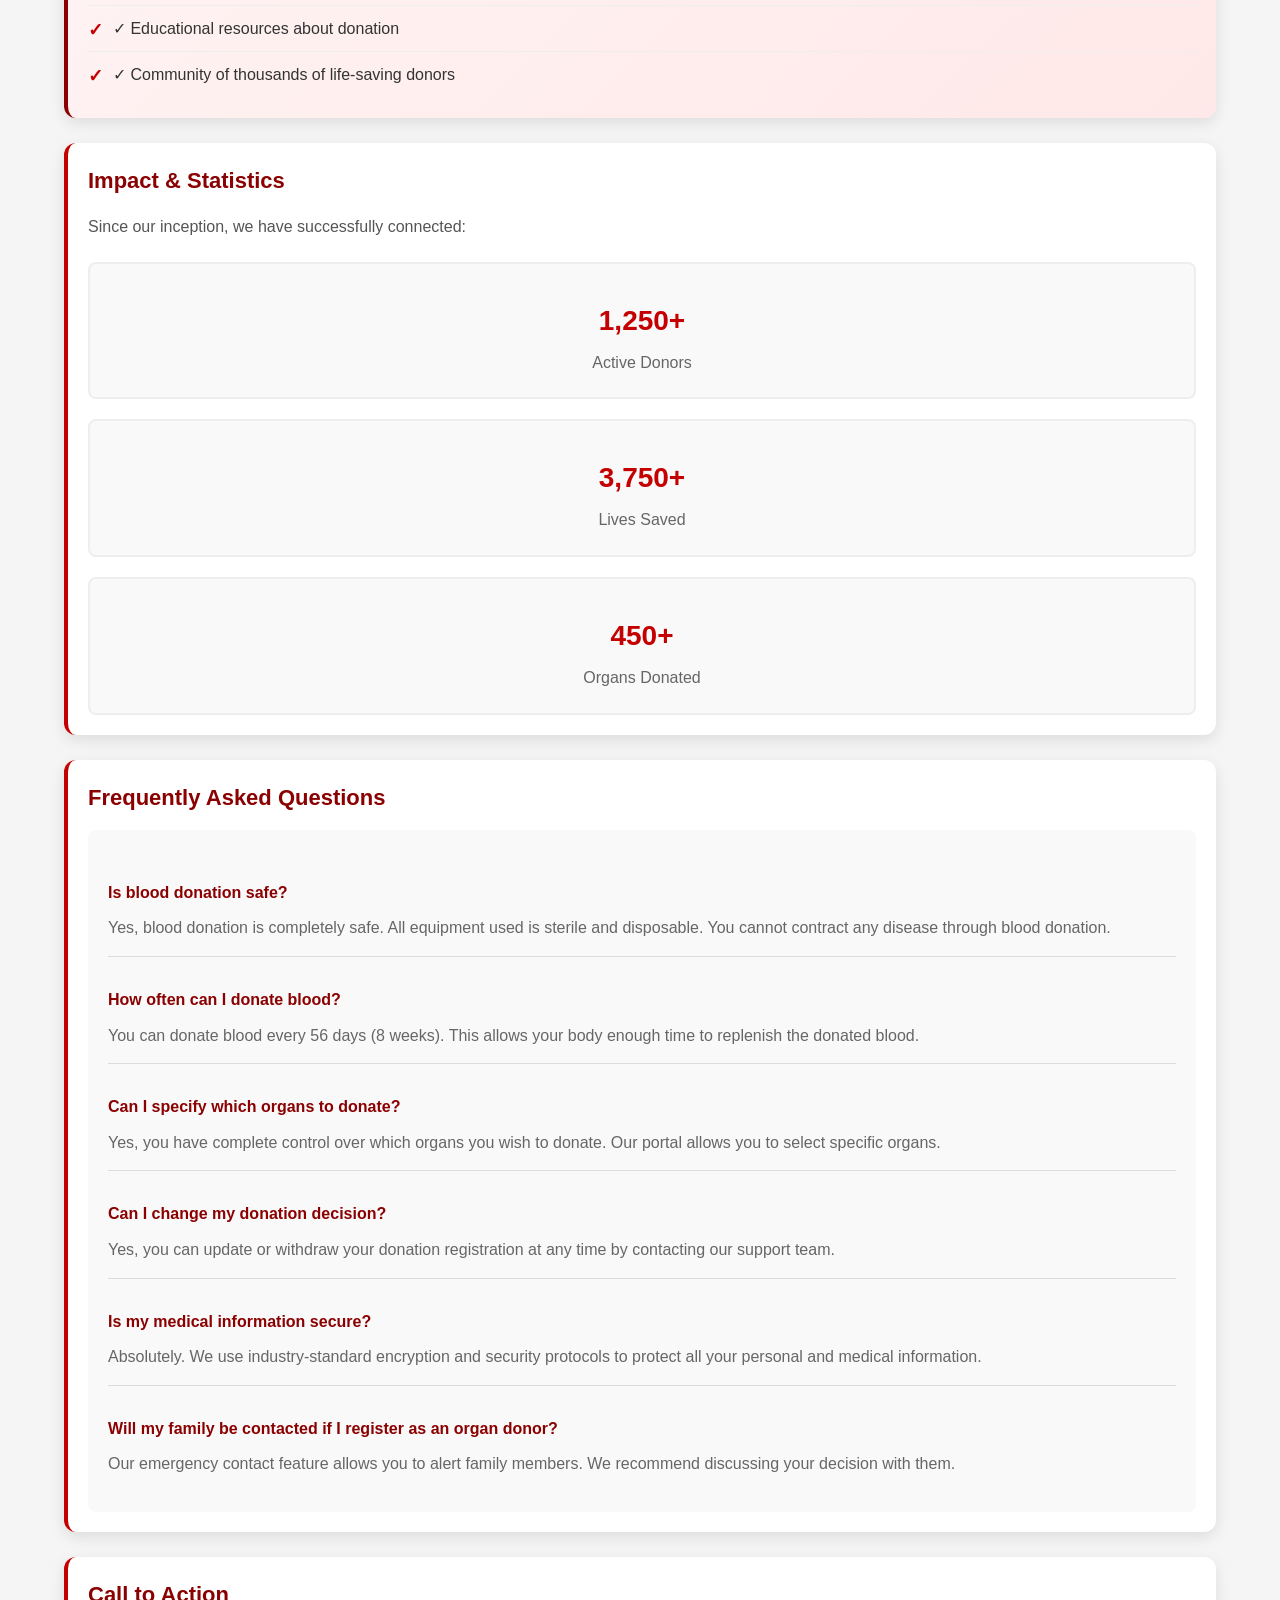
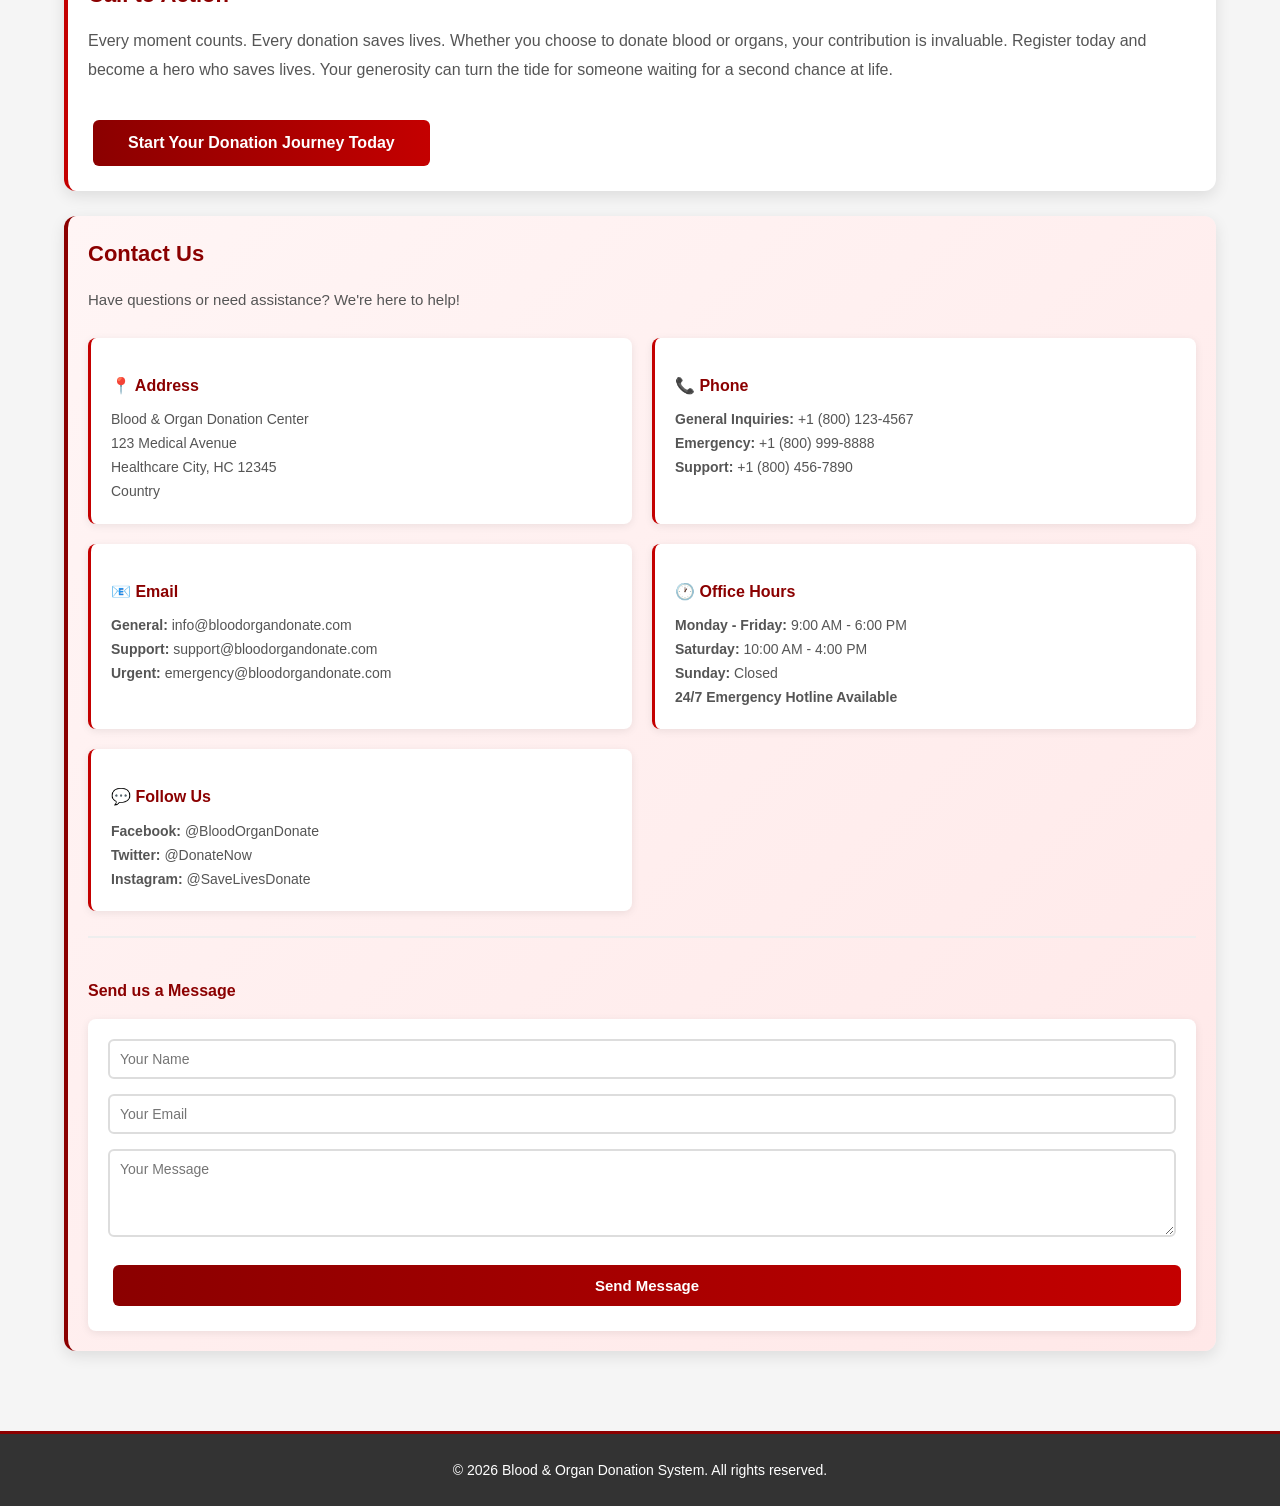
==== commit 6a162140: "My full project before merge" ====
--- a/about-us.html
+++ b/about-us.html
@@ -1,281 +1,281 @@
-<!DOCTYPE html>
-<html lang="en">
-<head>
-    <meta charset="UTF-8">
-    <meta name="viewport" content="width=device-width, initial-scale=1.0">
-    <title>About Us - Blood & Organ Donation</title>
-    <link rel="stylesheet" href="style.css">
-</head>
-<body>
-    <header>
-        <div class="container">
-            <h1>Blood & Organ Donation</h1>
-        </div>
-    </header>
-
-    <nav class="navbar">
-        <div class="container">
-            <ul>
-                <li onclick="window.location.href='index.html'">Home</li>
-                <li onclick="window.location.href='about-us.html'" style="font-weight: bold;">About Us</li>
-                <li onclick="window.location.href='registration.html'" class="register-btn">Register Now!</li>
-            </ul>
-        </div>
-    </nav>
-
-    <section class="about-section">
-        <div class="container">
-            <div class="about-header">
-                <h2>About Our Blood & Organ Donation Portal</h2>
-                <p class="about-subtitle">Making a Difference, One Donation at a Time</p>
-            </div>
-
-            <div class="about-content">
-                <div class="about-card">
-                    <h3>Our Mission</h3>
-                    <p>
-                        Our Blood & Organ Donation Portal is dedicated to saving lives through voluntary blood and organ donations. 
-                        We believe that every donation, no matter how small, can make a significant impact on someone's life. 
-                        Our mission is to connect generous donors with patients in critical need of blood transfusions and organ transplants.
-                    </p>
-                </div>
-
-                <div class="about-card">
-                    <h3>Our Vision</h3>
-                    <p>
-                        We envision a world where no one suffers due to lack of available blood or organ donors. 
-                        By creating an accessible, secure, and user-friendly platform, we aim to increase awareness about 
-                        donation and encourage more people to become life-saving donors. Together, we can save thousands of lives every year.
-                    </p>
-                </div>
-
-                <div class="about-card">
-                    <h3>Why Donate?</h3>
-                    <p>
-                        Blood donations are crucial for patients undergoing surgery, cancer treatment, and accident victims. 
-                        Every pint of blood donated can save up to three lives. Similarly, organ donation is one of the most 
-                        profound acts of charity. A single organ donor can save up to 7 lives and improve the quality of life for many more.
-                    </p>
-                </div>
-
-                <div class="about-card">
-                    <h3>Our Services</h3>
-                    <ul class="services-list">
-                        <li><strong>Blood Donation Registration:</strong> Register as a blood donor and help those in need of blood transfusions</li>
-                        <li><strong>Organ Donation Registration:</strong> Sign up to be an organ donor and potentially save multiple lives</li>
-                        <li><strong>Donor Management:</strong> Keep track of your donation history and medical records securely</li>
-                        <li><strong>Easy Accessibility:</strong> Simple registration process accessible from anywhere, anytime</li>
-                        <li><strong>Privacy Protection:</strong> Your personal and medical information is kept confidential and secure</li>
-                    </ul>
-                </div>
-
-                <div class="about-card">
-                    <h3>Eligibility Requirements</h3>
-                    <div class="eligibility">
-                        <h4>Blood Donation:</h4>
-                        <ul>
-                            <li>Must be at least 18 years old</li>
-                            <li>Good general health and weight above 50 kg</li>
-                            <li>No recent illness or infection</li>
-                            <li>Not on certain medications</li>
-                        </ul>
-
-                        <h4>Organ Donation:</h4>
-                        <ul>
-                            <li>Must be at least 18 years old</li>
-                            <li>Good overall health (organs are evaluated at time of donation)</li>
-                            <li>Willing to sign consent forms</li>
-                            <li>No infectious diseases</li>
-                        </ul>
-                    </div>
-                </div>
-
-                <div class="about-card">
-                    <h3>How Blood Donation Works</h3>
-                    <p>
-                        <strong>Registration:</strong> Complete your personal details and health information.
-                        <br><br>
-                        <strong>Blood Screening:</strong> Your blood type and medical history will be recorded.
-                        <br><br>
-                        <strong>Donation Process:</strong> The donation appointment will be scheduled based on your preference.
-                        <br><br>
-                        <strong>Health Check:</strong> A quick health assessment ensures you're fit to donate.
-                        <br><br>
-                        <strong>Donation:</strong> The actual blood collection takes about 15 minutes.
-                        <br><br>
-                        <strong>Refreshments:</strong> Enjoy light refreshments after donation to help your body recover.
-                    </p>
-                </div>
-
-                <div class="about-card">
-                    <h3>How Organ Donation Works</h3>
-                    <p>
-                        <strong>Registration:</strong> Sign up on our portal and provide your details.
-                        <br><br>
-                        <strong>Selection:</strong> Choose which organs you wish to donate.
-                        <br><br>
-                        <strong>Medical Evaluation:</strong> Your organ compatibility will be assessed.
-                        <br><br>
-                        <strong>Family Discussion:</strong> We encourage you to discuss this decision with your family.
-                        <br><br>
-                        <strong>Legal Consent:</strong> Sign the necessary legal documents.
-                        <br><br>
-                        <strong>Donor Card:</strong> You'll receive a donor identification card for your records.
-                    </p>
-                </div>
-
-                <div class="about-card highlight-card">
-                    <h3>Why Choose Our Platform?</h3>
-                    <ul class="why-choose">
-                        <li>✓ Secure and confidential data handling</li>
-                        <li>✓ Simple and quick registration process</li>
-                        <li>✓ Direct connection with medical professionals</li>
-                        <li>✓ 24/7 accessible platform</li>
-                        <li>✓ Support for multiple blood groups and organ types</li>
-                        <li>✓ Real-time donation tracking</li>
-                        <li>✓ Educational resources about donation</li>
-                        <li>✓ Community of thousands of life-saving donors</li>
-                    </ul>
-                </div>
-
-                <div class="about-card">
-                    <h3>Impact & Statistics</h3>
-                    <p>
-                        Since our inception, we have successfully connected:
-                    </p>
-                    <div class="impact-stats">
-                        <div class="impact-stat">
-                            <h4>1,250+</h4>
-                            <p>Active Donors</p>
-                        </div>
-                        <div class="impact-stat">
-                            <h4>3,750+</h4>
-                            <p>Lives Saved</p>
-                        </div>
-                        <div class="impact-stat">
-                            <h4>450+</h4>
-                            <p>Organs Donated</p>
-                        </div>
-                    </div>
-                </div>
-
-                <div class="about-card">
-                    <h3>Frequently Asked Questions</h3>
-                    <div class="faq">
-                        <div class="faq-item">
-                            <h4>Is blood donation safe?</h4>
-                            <p>Yes, blood donation is completely safe. All equipment used is sterile and disposable. You cannot contract any disease through blood donation.</p>
-                        </div>
-                        <div class="faq-item">
-                            <h4>How often can I donate blood?</h4>
-                            <p>You can donate blood every 56 days (8 weeks). This allows your body enough time to replenish the donated blood.</p>
-                        </div>
-                        <div class="faq-item">
-                            <h4>Can I specify which organs to donate?</h4>
-                            <p>Yes, you have complete control over which organs you wish to donate. Our portal allows you to select specific organs.</p>
-                        </div>
-                        <div class="faq-item">
-                            <h4>Can I change my donation decision?</h4>
-                            <p>Yes, you can update or withdraw your donation registration at any time by contacting our support team.</p>
-                        </div>
-                        <div class="faq-item">
-                            <h4>Is my medical information secure?</h4>
-                            <p>Absolutely. We use industry-standard encryption and security protocols to protect all your personal and medical information.</p>
-                        </div>
-                        <div class="faq-item">
-                            <h4>Will my family be contacted if I register as an organ donor?</h4>
-                            <p>Our emergency contact feature allows you to alert family members. We recommend discussing your decision with them.</p>
-                        </div>
-                    </div>
-                </div>
-
-                <div class="about-card">
-                    <h3>Call to Action</h3>
-                    <p style="font-size: 16px; line-height: 1.8;">
-                        Every moment counts. Every donation saves lives. Whether you choose to donate blood or organs, 
-                        your contribution is invaluable. Register today and become a hero who saves lives. 
-                        Your generosity can turn the tide for someone waiting for a second chance at life.
-                    </p>
-                    <button class="btn btn-primary" onclick="window.location.href='registration.html'" style="margin-top: 20px; font-size: 16px; padding: 14px 35px;">
-                        Start Your Donation Journey Today
-                    </button>
-                </div>
-
-                <div class="about-card contact-card">
-                    <h3>Contact Us</h3>
-                    <p>Have questions or need assistance? We're here to help!</p>
-                    
-                    <div class="contact-content">
-                        <div class="contact-item">
-                            <h4>📍 Address</h4>
-                            <p>Blood & Organ Donation Center<br>
-                            123 Medical Avenue<br>
-                            Healthcare City, HC 12345<br>
-                            Country</p>
-                        </div>
-
-                        <div class="contact-item">
-                            <h4>📞 Phone</h4>
-                            <p>
-                                <strong>General Inquiries:</strong> +1 (800) 123-4567<br>
-                                <strong>Emergency:</strong> +1 (800) 999-8888<br>
-                                <strong>Support:</strong> +1 (800) 456-7890
-                            </p>
-                        </div>
-
-                        <div class="contact-item">
-                            <h4>📧 Email</h4>
-                            <p>
-                                <strong>General:</strong> info@bloodorgandonate.com<br>
-                                <strong>Support:</strong> support@bloodorgandonate.com<br>
-                                <strong>Urgent:</strong> emergency@bloodorgandonate.com
-                            </p>
-                        </div>
-
-                        <div class="contact-item">
-                            <h4>🕐 Office Hours</h4>
-                            <p>
-                                <strong>Monday - Friday:</strong> 9:00 AM - 6:00 PM<br>
-                                <strong>Saturday:</strong> 10:00 AM - 4:00 PM<br>
-                                <strong>Sunday:</strong> Closed<br>
-                                <strong>24/7 Emergency Hotline Available</strong>
-                            </p>
-                        </div>
-
-                        <div class="contact-item">
-                            <h4>💬 Follow Us</h4>
-                            <p>
-                                <strong>Facebook:</strong> @BloodOrganDonate<br>
-                                <strong>Twitter:</strong> @DonateNow<br>
-                                <strong>Instagram:</strong> @SaveLivesDonate
-                            </p>
-                        </div>
-                    </div>
-
-                    <div class="contact-form-section" style="margin-top: 25px; padding-top: 25px; border-top: 2px solid #eee;">
-                        <h4>Send us a Message</h4>
-                        <form class="contact-form" onsubmit="handleContactForm(event)">
-                            <div class="form-group" style="margin-bottom: 15px;">
-                                <input type="text" placeholder="Your Name" required style="width: 100%; padding: 10px; border: 2px solid #ddd; border-radius: 6px; font-size: 14px;">
-                            </div>
-                            <div class="form-group" style="margin-bottom: 15px;">
-                                <input type="email" placeholder="Your Email" required style="width: 100%; padding: 10px; border: 2px solid #ddd; border-radius: 6px; font-size: 14px;">
-                            </div>
-                            <div class="form-group" style="margin-bottom: 15px;">
-                                <textarea placeholder="Your Message" rows="4" required style="width: 100%; padding: 10px; border: 2px solid #ddd; border-radius: 6px; font-size: 14px; font-family: inherit;"></textarea>
-                            </div>
-                            <button type="submit" class="btn btn-primary" style="width: 100%; font-size: 15px;">Send Message</button>
-                        </form>
-                    </div>
-                </div>
-            </div>
-        </div>
-    </section>
-
-    <footer>
-        <p>&copy; 2026 Blood & Organ Donation System. All rights reserved.</p>
-    </footer>
-
-    <script src="script.js"></script>
-</body>
-</html>
+<!DOCTYPE html>
+<html lang="en">
+<head>
+    <meta charset="UTF-8">
+    <meta name="viewport" content="width=device-width, initial-scale=1.0">
+    <title>About Us - Blood & Organ Donation</title>
+    <link rel="stylesheet" href="style.css">
+</head>
+<body>
+    <header>
+        <div class="container">
+            <h1>Blood & Organ Donation</h1>
+        </div>
+    </header>
+
+    <nav class="navbar">
+        <div class="container">
+            <ul>
+                <li onclick="window.location.href='index.html'">Home</li>
+                <li onclick="window.location.href='about-us.html'" style="font-weight: bold;">About Us</li>
+                <li onclick="window.location.href='registration.html'" class="register-btn">Register Now!</li>
+            </ul>
+        </div>
+    </nav>
+
+    <section class="about-section">
+        <div class="container">
+            <div class="about-header">
+                <h2>About Our Blood & Organ Donation Portal</h2>
+                <p class="about-subtitle">Making a Difference, One Donation at a Time</p>
+            </div>
+
+            <div class="about-content">
+                <div class="about-card">
+                    <h3>Our Mission</h3>
+                    <p>
+                        Our Blood & Organ Donation Portal is dedicated to saving lives through voluntary blood and organ donations. 
+                        We believe that every donation, no matter how small, can make a significant impact on someone's life. 
+                        Our mission is to connect generous donors with patients in critical need of blood transfusions and organ transplants.
+                    </p>
+                </div>
+
+                <div class="about-card">
+                    <h3>Our Vision</h3>
+                    <p>
+                        We envision a world where no one suffers due to lack of available blood or organ donors. 
+                        By creating an accessible, secure, and user-friendly platform, we aim to increase awareness about 
+                        donation and encourage more people to become life-saving donors. Together, we can save thousands of lives every year.
+                    </p>
+                </div>
+
+                <div class="about-card">
+                    <h3>Why Donate?</h3>
+                    <p>
+                        Blood donations are crucial for patients undergoing surgery, cancer treatment, and accident victims. 
+                        Every pint of blood donated can save up to three lives. Similarly, organ donation is one of the most 
+                        profound acts of charity. A single organ donor can save up to 7 lives and improve the quality of life for many more.
+                    </p>
+                </div>
+
+                <div class="about-card">
+                    <h3>Our Services</h3>
+                    <ul class="services-list">
+                        <li><strong>Blood Donation Registration:</strong> Register as a blood donor and help those in need of blood transfusions</li>
+                        <li><strong>Organ Donation Registration:</strong> Sign up to be an organ donor and potentially save multiple lives</li>
+                        <li><strong>Donor Management:</strong> Keep track of your donation history and medical records securely</li>
+                        <li><strong>Easy Accessibility:</strong> Simple registration process accessible from anywhere, anytime</li>
+                        <li><strong>Privacy Protection:</strong> Your personal and medical information is kept confidential and secure</li>
+                    </ul>
+                </div>
+
+                <div class="about-card">
+                    <h3>Eligibility Requirements</h3>
+                    <div class="eligibility">
+                        <h4>Blood Donation:</h4>
+                        <ul>
+                            <li>Must be at least 18 years old</li>
+                            <li>Good general health and weight above 50 kg</li>
+                            <li>No recent illness or infection</li>
+                            <li>Not on certain medications</li>
+                        </ul>
+
+                        <h4>Organ Donation:</h4>
+                        <ul>
+                            <li>Must be at least 18 years old</li>
+                            <li>Good overall health (organs are evaluated at time of donation)</li>
+                            <li>Willing to sign consent forms</li>
+                            <li>No infectious diseases</li>
+                        </ul>
+                    </div>
+                </div>
+
+                <div class="about-card">
+                    <h3>How Blood Donation Works</h3>
+                    <p>
+                        <strong>Registration:</strong> Complete your personal details and health information.
+                        <br><br>
+                        <strong>Blood Screening:</strong> Your blood type and medical history will be recorded.
+                        <br><br>
+                        <strong>Donation Process:</strong> The donation appointment will be scheduled based on your preference.
+                        <br><br>
+                        <strong>Health Check:</strong> A quick health assessment ensures you're fit to donate.
+                        <br><br>
+                        <strong>Donation:</strong> The actual blood collection takes about 15 minutes.
+                        <br><br>
+                        <strong>Refreshments:</strong> Enjoy light refreshments after donation to help your body recover.
+                    </p>
+                </div>
+
+                <div class="about-card">
+                    <h3>How Organ Donation Works</h3>
+                    <p>
+                        <strong>Registration:</strong> Sign up on our portal and provide your details.
+                        <br><br>
+                        <strong>Selection:</strong> Choose which organs you wish to donate.
+                        <br><br>
+                        <strong>Medical Evaluation:</strong> Your organ compatibility will be assessed.
+                        <br><br>
+                        <strong>Family Discussion:</strong> We encourage you to discuss this decision with your family.
+                        <br><br>
+                        <strong>Legal Consent:</strong> Sign the necessary legal documents.
+                        <br><br>
+                        <strong>Donor Card:</strong> You'll receive a donor identification card for your records.
+                    </p>
+                </div>
+
+                <div class="about-card highlight-card">
+                    <h3>Why Choose Our Platform?</h3>
+                    <ul class="why-choose">
+                        <li>✓ Secure and confidential data handling</li>
+                        <li>✓ Simple and quick registration process</li>
+                        <li>✓ Direct connection with medical professionals</li>
+                        <li>✓ 24/7 accessible platform</li>
+                        <li>✓ Support for multiple blood groups and organ types</li>
+                        <li>✓ Real-time donation tracking</li>
+                        <li>✓ Educational resources about donation</li>
+                        <li>✓ Community of thousands of life-saving donors</li>
+                    </ul>
+                </div>
+
+                <div class="about-card">
+                    <h3>Impact & Statistics</h3>
+                    <p>
+                        Since our inception, we have successfully connected:
+                    </p>
+                    <div class="impact-stats">
+                        <div class="impact-stat">
+                            <h4>1,250+</h4>
+                            <p>Active Donors</p>
+                        </div>
+                        <div class="impact-stat">
+                            <h4>3,750+</h4>
+                            <p>Lives Saved</p>
+                        </div>
+                        <div class="impact-stat">
+                            <h4>450+</h4>
+                            <p>Organs Donated</p>
+                        </div>
+                    </div>
+                </div>
+
+                <div class="about-card">
+                    <h3>Frequently Asked Questions</h3>
+                    <div class="faq">
+                        <div class="faq-item">
+                            <h4>Is blood donation safe?</h4>
+                            <p>Yes, blood donation is completely safe. All equipment used is sterile and disposable. You cannot contract any disease through blood donation.</p>
+                        </div>
+                        <div class="faq-item">
+                            <h4>How often can I donate blood?</h4>
+                            <p>You can donate blood every 56 days (8 weeks). This allows your body enough time to replenish the donated blood.</p>
+                        </div>
+                        <div class="faq-item">
+                            <h4>Can I specify which organs to donate?</h4>
+                            <p>Yes, you have complete control over which organs you wish to donate. Our portal allows you to select specific organs.</p>
+                        </div>
+                        <div class="faq-item">
+                            <h4>Can I change my donation decision?</h4>
+                            <p>Yes, you can update or withdraw your donation registration at any time by contacting our support team.</p>
+                        </div>
+                        <div class="faq-item">
+                            <h4>Is my medical information secure?</h4>
+                            <p>Absolutely. We use industry-standard encryption and security protocols to protect all your personal and medical information.</p>
+                        </div>
+                        <div class="faq-item">
+                            <h4>Will my family be contacted if I register as an organ donor?</h4>
+                            <p>Our emergency contact feature allows you to alert family members. We recommend discussing your decision with them.</p>
+                        </div>
+                    </div>
+                </div>
+
+                <div class="about-card">
+                    <h3>Call to Action</h3>
+                    <p style="font-size: 16px; line-height: 1.8;">
+                        Every moment counts. Every donation saves lives. Whether you choose to donate blood or organs, 
+                        your contribution is invaluable. Register today and become a hero who saves lives. 
+                        Your generosity can turn the tide for someone waiting for a second chance at life.
+                    </p>
+                    <button class="btn btn-primary" onclick="window.location.href='registration.html'" style="margin-top: 20px; font-size: 16px; padding: 14px 35px;">
+                        Start Your Donation Journey Today
+                    </button>
+                </div>
+
+                <div class="about-card contact-card">
+                    <h3>Contact Us</h3>
+                    <p>Have questions or need assistance? We're here to help!</p>
+                    
+                    <div class="contact-content">
+                        <div class="contact-item">
+                            <h4>📍 Address</h4>
+                            <p>Blood & Organ Donation Center<br>
+                            123 Medical Avenue<br>
+                            Healthcare City, HC 12345<br>
+                            Country</p>
+                        </div>
+
+                        <div class="contact-item">
+                            <h4>📞 Phone</h4>
+                            <p>
+                                <strong>General Inquiries:</strong> +1 (800) 123-4567<br>
+                                <strong>Emergency:</strong> +1 (800) 999-8888<br>
+                                <strong>Support:</strong> +1 (800) 456-7890
+                            </p>
+                        </div>
+
+                        <div class="contact-item">
+                            <h4>📧 Email</h4>
+                            <p>
+                                <strong>General:</strong> info@bloodorgandonate.com<br>
+                                <strong>Support:</strong> support@bloodorgandonate.com<br>
+                                <strong>Urgent:</strong> emergency@bloodorgandonate.com
+                            </p>
+                        </div>
+
+                        <div class="contact-item">
+                            <h4>🕐 Office Hours</h4>
+                            <p>
+                                <strong>Monday - Friday:</strong> 9:00 AM - 6:00 PM<br>
+                                <strong>Saturday:</strong> 10:00 AM - 4:00 PM<br>
+                                <strong>Sunday:</strong> Closed<br>
+                                <strong>24/7 Emergency Hotline Available</strong>
+                            </p>
+                        </div>
+
+                        <div class="contact-item">
+                            <h4>💬 Follow Us</h4>
+                            <p>
+                                <strong>Facebook:</strong> @BloodOrganDonate<br>
+                                <strong>Twitter:</strong> @DonateNow<br>
+                                <strong>Instagram:</strong> @SaveLivesDonate
+                            </p>
+                        </div>
+                    </div>
+
+                    <div class="contact-form-section" style="margin-top: 25px; padding-top: 25px; border-top: 2px solid #eee;">
+                        <h4>Send us a Message</h4>
+                        <form class="contact-form" onsubmit="handleContactForm(event)">
+                            <div class="form-group" style="margin-bottom: 15px;">
+                                <input type="text" placeholder="Your Name" required style="width: 100%; padding: 10px; border: 2px solid #ddd; border-radius: 6px; font-size: 14px;">
+                            </div>
+                            <div class="form-group" style="margin-bottom: 15px;">
+                                <input type="email" placeholder="Your Email" required style="width: 100%; padding: 10px; border: 2px solid #ddd; border-radius: 6px; font-size: 14px;">
+                            </div>
+                            <div class="form-group" style="margin-bottom: 15px;">
+                                <textarea placeholder="Your Message" rows="4" required style="width: 100%; padding: 10px; border: 2px solid #ddd; border-radius: 6px; font-size: 14px; font-family: inherit;"></textarea>
+                            </div>
+                            <button type="submit" class="btn btn-primary" style="width: 100%; font-size: 15px;">Send Message</button>
+                        </form>
+                    </div>
+                </div>
+            </div>
+        </div>
+    </section>
+
+    <footer>
+        <p>&copy; 2026 Blood & Organ Donation System. All rights reserved.</p>
+    </footer>
+
+    <script src="script.js"></script>
+</body>
+</html>
--- a/style.css
+++ b/style.css
@@ -1,941 +1,1265 @@
-* {
-    margin: 0;
-    padding: 0;
-    box-sizing: border-box;
-    font-family: 'Segoe UI', Tahoma, Geneva, Verdana, sans-serif;
-}
-
-html {
-    scroll-behavior: smooth;
-}
-
-body {
-    background-color: #f5f5f5;
-    line-height: 1.6;
-}
-
-/* CONTAINER */
-
-.container {
-    width: 1100px;
-    max-width: 90%;
-    margin: 0 auto;
-}
-
-/* HEADER */
-
-header {
-    background: linear-gradient(90deg, #8b0000, #c40000);
-    color: white;
-    padding: 20px 0;
-    box-shadow: 0 4px 10px rgba(0, 0, 0, 0.2);
-    position: relative;
-}
-
-header h1 {
-    font-size: 40px;
-    text-align: center;
-    letter-spacing: 1px;
-    font-weight: 700;
-}
-
-/* NAVBAR */
-
-.navbar {
-    background: #7a0000;
-    box-shadow: 0 2px 8px rgba(0, 0, 0, 0.1);
-    position: sticky;
-    top: 0;
-    z-index: 100;
-}
-
-.navbar ul {
-    display: flex;
-    justify-content: center;
-    list-style: none;
-    flex-wrap: wrap;
-}
-
-.navbar li {
-    padding: 14px 30px;
-    color: white;
-    font-size: 16px;
-    cursor: pointer;
-    transition: all 0.3s ease;
-    display: flex;
-    align-items: center;
-}
-
-.navbar li:hover {
-    background: #c40000;
-    transform: scale(1.05);
-}
-
-.navbar .register-btn {
-    background: #c40000;
-    border-radius: 20px;
-    font-weight: 600;
-    transition: all 0.3s ease;
-}
-
-.navbar .register-btn:hover {
-    background: #8b0000;
-    transform: scale(1.08);
-    box-shadow: 0 4px 12px rgba(196, 0, 0, 0.4);
-}
-
-/* HERO SECTION */
-
-.hero {
-    height: 60vh;
-    background: linear-gradient(135deg, #8b0000 0%, #c40000 100%);
-    display: flex;
-    align-items: center;
-    justify-content: center;
-    padding: 40px 0;
-    position: relative;
-    overflow: hidden;
-}
-
-.hero::before {
-    content: '';
-    position: absolute;
-    top: 0;
-    left: 0;
-    right: 0;
-    bottom: 0;
-    background: url('data:image/svg+xml,<svg xmlns="http://www.w3.org/2000/svg" viewBox="0 0 100 100"><circle cx="20" cy="20" r="2" fill="white" opacity="0.1"/><circle cx="80" cy="80" r="2" fill="white" opacity="0.1"/></svg>');
-    opacity: 0.5;
-}
-
-.hero-box {
-    background: rgba(255, 255, 255, 0.95);
-    padding: 50px;
-    border-radius: 12px;
-    text-align: center;
-    max-width: 600px;
-    box-shadow: 0 15px 40px rgba(0, 0, 0, 0.3);
-    position: relative;
-    z-index: 2;
-    animation: slideIn 0.8s ease-out;
-}
-
-.hero-box h2 {
-    color: #8b0000;
-    margin-bottom: 15px;
-    font-size: 32px;
-    font-weight: 700;
-}
-
-.hero-box p {
-    margin-bottom: 25px;
-    font-size: 16px;
-    line-height: 1.7;
-    color: #555;
-}
-
-.hero-box .btn {
-    margin: 10px 5px;
-}
-
-/* FORM SECTION */
-
-.form-section {
-    min-height: 80vh;
-    padding: 40px 0;
-    display: flex;
-    align-items: center;
-    background: linear-gradient(135deg, #f5f5f5 0%, #e8e8e8 100%);
-}
-
-.form-box {
-    background: white;
-    padding: 40px;
-    border-radius: 12px;
-    box-shadow: 0 10px 30px rgba(0, 0, 0, 0.15);
-    max-width: 700px;
-    margin: 0 auto;
-    width: 100%;
-}
-
-.form-box h2 {
-    color: #8b0000;
-    margin-bottom: 10px;
-    font-size: 28px;
-    text-align: center;
-}
-
-.form-subtitle {
-    color: #666;
-    text-align: center;
-    margin-bottom: 30px;
-    font-size: 14px;
-    font-style: italic;
-}
-
-/* FORM STYLING */
-
-.form-group {
-    margin-bottom: 20px;
-}
-
-.form-group label {
-    display: block;
-    margin-bottom: 8px;
-    color: #333;
-    font-weight: 600;
-    font-size: 14px;
-}
-
-.form-group input,
-.form-group textarea,
-.form-group select {
-    width: 100%;
-    padding: 12px;
-    border: 2px solid #ddd;
-    border-radius: 6px;
-    font-size: 14px;
-    transition: all 0.3s ease;
-    font-family: 'Segoe UI', Tahoma, Geneva, Verdana, sans-serif;
-}
-
-.form-group input:focus,
-.form-group textarea:focus,
-.form-group select:focus {
-    outline: none;
-    border-color: #c40000;
-    box-shadow: 0 0 8px rgba(196, 0, 0, 0.2);
-}
-
-.form-group input:invalid,
-.form-group textarea:invalid,
-.form-group select:invalid {
-    border-color: #ff6b6b;
-}
-
-.form-group input:valid,
-.form-group textarea:valid,
-.form-group select:valid {
-    border-color: #51cf66;
-}
-
-.form-row {
-    display: grid;
-    grid-template-columns: 1fr 1fr;
-    gap: 20px;
-}
-
-.info-text {
-    display: block;
-    margin-top: 6px;
-    color: #888;
-    font-size: 12px;
-    font-style: italic;
-}
-
-/* CHECKBOX STYLING */
-
-.checkbox-group {
-    margin-top: 20px;
-}
-
-.checkbox-group label,
-.checkbox-inline {
-    display: flex;
-    align-items: center;
-    margin-bottom: 12px;
-    cursor: pointer;
-    font-weight: normal;
-}
-
-.checkbox-group input[type="checkbox"],
-.checkbox-inline input[type="checkbox"] {
-    width: auto;
-    margin-right: 10px;
-    cursor: pointer;
-    accent-color: #c40000;
-}
-
-.checkbox-inline {
-    margin-right: 20px;
-    display: inline-flex;
-}
-
-.organ-options {
-    display: grid;
-    grid-template-columns: repeat(2, 1fr);
-    gap: 15px;
-    margin-top: 15px;
-}
-
-@media (max-width: 768px) {
-    .organ-options {
-        grid-template-columns: 1fr;
-    }
-}
-
-/* BUTTONS */
-
-.btn {
-    padding: 12px 30px;
-    margin: 5px;
-    border: none;
-    border-radius: 6px;
-    cursor: pointer;
-    font-size: 15px;
-    font-weight: 600;
-    transition: all 0.3s ease;
-    display: inline-block;
-}
-
-.btn-primary {
-    background: linear-gradient(90deg, #8b0000, #c40000);
-    color: white;
-}
-
-.btn-primary:hover {
-    background: linear-gradient(90deg, #c40000, #8b0000);
-    transform: translateY(-2px);
-    box-shadow: 0 8px 16px rgba(196, 0, 0, 0.3);
-}
-
-.btn-primary:active {
-    transform: translateY(0);
-}
-
-.btn-secondary {
-    background: #6c757d;
-    color: white;
-}
-
-.btn-secondary:hover {
-    background: #5a6268;
-    transform: translateY(-2px);
-    box-shadow: 0 8px 16px rgba(0, 0, 0, 0.2);
-}
-
-.form-actions {
-    display: flex;
-    gap: 10px;
-    justify-content: center;
-    margin-top: 30px;
-    flex-wrap: wrap;
-}
-
-/* ABOUT SECTION */
-
-.about-section {
-    padding: 40px 0;
-    min-height: auto;
-}
-
-.about-header {
-    background: linear-gradient(90deg, #8b0000, #c40000);
-    color: white;
-    padding: 50px;
-    border-radius: 12px;
-    text-align: center;
-    margin-bottom: 40px;
-    box-shadow: 0 10px 30px rgba(139, 0, 0, 0.2);
-    animation: slideIn 0.6s ease-out;
-}
-
-.about-header h2 {
-    font-size: 36px;
-    margin-bottom: 10px;
-    font-weight: 700;
-}
-
-.about-subtitle {
-    font-size: 18px;
-    opacity: 0.95;
-}
-
-.about-content {
-    display: grid;
-    grid-template-columns: 1fr;
-    gap: 25px;
-}
-
-.about-card {
-    background: white;
-    padding: 30px;
-    border-radius: 12px;
-    box-shadow: 0 5px 15px rgba(0, 0, 0, 0.1);
-    animation: slideIn 0.6s ease-out;
-    border-left: 4px solid #c40000;
-}
-
-.about-card h3 {
-    color: #8b0000;
-    margin-bottom: 15px;
-    font-size: 22px;
-    font-weight: 700;
-}
-
-.about-card h4 {
-    color: #8b0000;
-    margin-top: 15px;
-    margin-bottom: 10px;
-    font-size: 16px;
-    font-weight: 600;
-}
-
-.about-card p {
-    color: #555;
-    line-height: 1.8;
-    margin-bottom: 15px;
-}
-
-.about-card ul {
-    list-style: none;
-    margin-left: 0;
-}
-
-.about-card li {
-    padding: 10px 0;
-    color: #555;
-    border-bottom: 1px solid #eee;
-    line-height: 1.6;
-}
-
-.about-card li:last-child {
-    border-bottom: none;
-}
-
-.services-list li {
-    padding-left: 20px;
-    position: relative;
-}
-
-.services-list li:before {
-    content: "✓";
-    position: absolute;
-    left: 0;
-    color: #c40000;
-    font-weight: bold;
-}
-
-.why-choose li {
-    padding-left: 25px;
-    position: relative;
-    font-size: 16px;
-    font-weight: 500;
-    color: #333;
-}
-
-.why-choose li:before {
-    content: "✓";
-    position: absolute;
-    left: 0;
-    color: #c40000;
-    font-weight: bold;
-    font-size: 18px;
-}
-
-.highlight-card {
-    background: linear-gradient(135deg, #fff5f5, #ffe8e8);
-    border-left: 4px solid #8b0000;
-}
-
-.eligibility {
-    background: #f9f9f9;
-    padding: 20px;
-    border-radius: 8px;
-    margin-top: 15px;
-}
-
-.impact-stats {
-    display: grid;
-    grid-template-columns: repeat(3, 1fr);
-    gap: 20px;
-    margin-top: 20px;
-}
-
-.impact-stat {
-    background: #f9f9f9;
-    padding: 20px;
-    border-radius: 8px;
-    text-align: center;
-    border: 2px solid #eee;
-}
-
-.impact-stat h4 {
-    color: #c40000;
-    font-size: 28px;
-    margin-bottom: 5px;
-}
-
-.impact-stat p {
-    color: #666;
-    margin: 0;
-}
-
-.faq {
-    background: #f9f9f9;
-    border-radius: 8px;
-    padding: 20px;
-    margin-top: 15px;
-}
-
-.faq-item {
-    padding: 15px 0;
-    border-bottom: 1px solid #ddd;
-}
-
-.faq-item:last-child {
-    border-bottom: none;
-}
-
-.faq-item h4 {
-    color: #8b0000;
-    margin-bottom: 10px;
-    cursor: pointer;
-    transition: 0.3s;
-}
-
-.faq-item h4:hover {
-    color: #c40000;
-}
-
-.faq-item p {
-    color: #666;
-    margin: 0;
-    line-height: 1.6;
-}
-
-/* CONTACT SECTION */
-
-.contact-card {
-    background: linear-gradient(135deg, #fff5f5, #ffe8e8) !important;
-    border-left: 4px solid #8b0000 !important;
-}
-
-.contact-card h3 {
-    color: #8b0000;
-    margin-bottom: 15px;
-}
-
-.contact-card > p {
-    color: #555;
-    margin-bottom: 25px;
-    font-size: 15px;
-}
-
-.contact-content {
-    display: grid;
-    grid-template-columns: 1fr 1fr;
-    gap: 20px;
-    margin-bottom: 20px;
-}
-
-@media (max-width: 768px) {
-    .contact-content {
-        grid-template-columns: 1fr;
-    }
-}
-
-.contact-item {
-    background: white;
-    padding: 20px;
-    border-radius: 8px;
-    border-left: 3px solid #c40000;
-    box-shadow: 0 2px 8px rgba(0, 0, 0, 0.08);
-}
-
-.contact-item h4 {
-    color: #8b0000;
-    margin-bottom: 10px;
-    font-size: 16px;
-    font-weight: 600;
-}
-
-.contact-item p {
-    color: #555;
-    margin: 0;
-    line-height: 1.7;
-    font-size: 14px;
-}
-
-.contact-form {
-    background: white;
-    padding: 20px;
-    border-radius: 8px;
-    box-shadow: 0 2px 8px rgba(0, 0, 0, 0.08);
-}
-
-.contact-form-section h4 {
-    color: #8b0000;
-    margin-bottom: 15px;
-    font-size: 16px;
-    font-weight: 600;
-}
-
-.success-message {
-    background: #d4edda;
-    color: #155724;
-    padding: 15px;
-    border-radius: 6px;
-    margin-bottom: 20px;
-    border-left: 4px solid #51cf66;
-    display: none;
-}
-    .about-header h2 {
-        font-size: 26px;
-    }
-
-    .impact-stats {
-        grid-template-columns: 1fr;
-    }
-
-    .about-header {
-        padding: 30px;
-    }
-
-    .about-card {
-        padding: 20px;
-    }
-
-
-/* DASHBOARD SECTION */
-
-.dashboard-section {
-    padding: 40px 0;
-    min-height: 80vh;
-}
-
-.dashboard-welcome {
-    background: linear-gradient(90deg, #8b0000, #c40000);
-    color: white;
-    padding: 40px;
-    border-radius: 12px;
-    margin-bottom: 40px;
-    text-align: center;
-    box-shadow: 0 10px 30px rgba(139, 0, 0, 0.2);
-}
-
-.dashboard-welcome h2 {
-    font-size: 32px;
-    margin-bottom: 10px;
-}
-
-.dashboard-welcome p {
-    font-size: 18px;
-    opacity: 0.95;
-}
-
-/* USER INFO CARD */
-
-.user-info-card {
-    background: white;
-    padding: 30px;
-    border-radius: 12px;
-    margin-bottom: 40px;
-    box-shadow: 0 5px 15px rgba(0, 0, 0, 0.1);
-}
-
-.user-info-card h3 {
-    color: #8b0000;
-    margin-bottom: 20px;
-    font-size: 22px;
-}
-
-.info-display {
-    background: #f9f9f9;
-    padding: 20px;
-    border-radius: 8px;
-    margin-bottom: 20px;
-}
-
-.info-display p {
-    margin-bottom: 12px;
-    font-size: 15px;
-    padding: 8px;
-    border-bottom: 1px solid #eee;
-}
-
-.info-display p:last-child {
-    border-bottom: none;
-}
-
-.info-display strong {
-    color: #8b0000;
-}
-
-/* DONATION OPTIONS */
-
-.donation-options {
-    margin-bottom: 40px;
-}
-
-.donation-options h2 {
-    color: #8b0000;
-    margin-bottom: 30px;
-    text-align: center;
-    font-size: 28px;
-}
-
-.option-card {
-    background: white;
-    border-radius: 12px;
-    overflow: hidden;
-    box-shadow: 0 5px 15px rgba(0, 0, 0, 0.1);
-    margin-bottom: 30px;
-    transition: all 0.3s ease;
-    display: inline-block;
-    width: calc(50% - 15px);
-    margin-right: 30px;
-    vertical-align: top;
-}
-
-.option-card:last-child {
-    margin-right: 0;
-}
-
-@media (max-width: 968px) {
-    .option-card {
-        width: 100%;
-        margin-right: 0;
-    }
-}
-
-.option-card:hover {
-    transform: translateY(-5px);
-    box-shadow: 0 10px 25px rgba(0, 0, 0, 0.15);
-}
-
-.card-header {
-    padding: 20px;
-    color: white;
-    text-align: center;
-}
-
-.blood-donation-card {
-    background: linear-gradient(90deg, #8b0000, #c40000);
-}
-
-.organ-donation-card {
-    background: linear-gradient(90deg, #2c3e50, #34495e);
-}
-
-.card-header h3 {
-    font-size: 24px;
-    margin: 0;
-}
-
-.card-body {
-    padding: 25px;
-}
-
-.card-body p {
-    color: #666;
-    margin-bottom: 20px;
-    line-height: 1.6;
-}
-
-.requirements {
-    list-style: none;
-    margin-bottom: 20px;
-}
-
-.requirements li {
-    padding: 8px 0;
-    color: #555;
-    border-bottom: 1px solid #eee;
-    padding-left: 20px;
-    position: relative;
-}
-
-.requirements li:before {
-    content: "✓";
-    position: absolute;
-    left: 0;
-    color: #c40000;
-    font-weight: bold;
-}
-
-.requirements li:last-child {
-    border-bottom: none;
-}
-
-.card-body .btn {
-    width: 100%;
-    text-align: center;
-    margin: 0;
-}
-
-/* STATS */
-
-.donation-stats {
-    background: white;
-    padding: 40px;
-    border-radius: 12px;
-    box-shadow: 0 5px 15px rgba(0, 0, 0, 0.1);
-    text-align: center;
-}
-
-.donation-stats h2 {
-    color: #8b0000;
-    margin-bottom: 30px;
-    font-size: 28px;
-}
-
-.stats-container {
-    display: grid;
-    grid-template-columns: repeat(3, 1fr);
-    gap: 30px;
-}
-
-@media (max-width: 768px) {
-    .stats-container {
-        grid-template-columns: 1fr;
-        gap: 20px;
-    }
-}
-
-.stat-box {
-    background: linear-gradient(135deg, #f9f9f9, #f0f0f0);
-    padding: 30px;
-    border-radius: 10px;
-    border-left: 4px solid #c40000;
-}
-
-.stat-box h4 {
-    color: #666;
-    margin-bottom: 15px;
-    font-size: 16px;
-    text-transform: uppercase;
-    letter-spacing: 1px;
-}
-
-.stat-number {
-    font-size: 36px;
-    color: #8b0000;
-    font-weight: 700;
-}
-
-/* FOOTER */
-
-footer {
-    background: #333;
-    color: white;
-    text-align: center;
-    padding: 25px 0;
-    border-top: 3px solid #8b0000;
-    margin-top: 40px;
-    font-size: 14px;
-}
-
-/* RESPONSIVE DESIGN */
-
-@media (max-width: 768px) {
-    header h1 {
-        font-size: 28px;
-    }
-
-    .form-row {
-        grid-template-columns: 1fr;
-    }
-
-    .navbar li {
-        padding: 10px 15px;
-        font-size: 14px;
-    }
-
-    .form-box {
-        padding: 25px;
-    }
-
-    .container {
-        width: 95%;
-    }
-}
-
-@media (max-width: 480px) {
-    header h1 {
-        font-size: 22px;
-    }
-
-    .form-box {
-        padding: 15px;
-    }
-
-    .dashboard-welcome {
-        padding: 20px;
-    }
-
-    .dashboard-welcome h2 {
-        font-size: 22px;
-    }
-
-    .btn {
-        padding: 10px 20px;
-        font-size: 14px;
-    }
-
-    .form-actions {
-        flex-direction: column;
-    }
-
-    .btn {
-        width: 100%;
-    }
-}
-
-/* ANIMATIONS */
-
-@keyframes slideIn {
-    from {
-        opacity: 0;
-        transform: translateY(20px);
-    }
-    to {
-        opacity: 1;
-        transform: translateY(0);
-    }
-}
-
-.form-box,
-.option-card,
-.user-info-card {
-    animation: slideIn 0.6s ease-out;
-}
-
-/* UTILITY CLASSES */
-
-.hidden {
-    display: none !important;
-}
-
-.visible {
-    display: block !important;
-}
-
-.text-center {
-    text-align: center;
-}
-
-.mt-20 {
-    margin-top: 20px;
-}
-
-.mb-20 {
-    margin-bottom: 20px;
-}
-
-.error-message {
-    color: #c40000;
-    font-size: 13px;
-    margin-top: 5px;
-    display: none;
-}
-
-.success-message {
-    background: #d4edda;
-    color: #155724;
-    padding: 15px;
-    border-radius: 6px;
-    margin-bottom: 20px;
-    border-left: 4px solid #51cf66;
-    display: none;
-}
+* {
+    margin: 0;
+    padding: 0;
+    box-sizing: border-box;
+    font-family: 'Segoe UI', Tahoma, Geneva, Verdana, sans-serif;
+}
+
+html {
+    scroll-behavior: smooth;
+}
+
+body {
+    background-color: #f5f5f5;
+    line-height: 1.6;
+}
+
+/* CONTAINER */
+
+.container {
+    width: 1100px;
+    max-width: 90%;
+    margin: 0 auto;
+}
+
+/* HEADER */
+
+header {
+    background: linear-gradient(90deg, #8b0000, #c40000);
+    color: white;
+    padding: 20px 0;
+    box-shadow: 0 4px 10px rgba(0, 0, 0, 0.2);
+    position: relative;
+}
+
+header h1 {
+    font-size: 40px;
+    text-align: center;
+    letter-spacing: 1px;
+    font-weight: 700;
+}
+
+/* NAVBAR */
+
+.navbar {
+    background: #7a0000;
+    box-shadow: 0 2px 8px rgba(0, 0, 0, 0.1);
+    position: sticky;
+    top: 0;
+    z-index: 100;
+}
+
+.navbar ul {
+    display: flex;
+    justify-content: center;
+    list-style: none;
+    flex-wrap: wrap;
+}
+
+.navbar li {
+    padding: 14px 30px;
+    color: white;
+    font-size: 16px;
+    cursor: pointer;
+    transition: all 0.3s ease;
+    display: flex;
+    align-items: center;
+}
+
+.navbar li:hover {
+    background: #c40000;
+    transform: scale(1.05);
+}
+
+.navbar .register-btn {
+    background: #c40000;
+    border-radius: 20px;
+    font-weight: 600;
+    transition: all 0.3s ease;
+}
+
+.navbar .register-btn:hover {
+    background: #8b0000;
+    transform: scale(1.08);
+    box-shadow: 0 4px 12px rgba(196, 0, 0, 0.4);
+}
+
+.navbar .donation-btn {
+    background: #a00000;
+    border-radius: 15px;
+    font-weight: 500;
+    transition: all 0.3s ease;
+}
+
+.navbar .donation-btn:hover,
+.navbar .donation-btn.active {
+    background: #8b0000;
+    transform: scale(1.05);
+    box-shadow: 0 3px 10px rgba(160, 0, 0, 0.3);
+}
+
+@media (max-width: 768px) {
+    .navbar li {
+        padding: 10px 15px;
+        font-size: 14px;
+    }
+    
+    .navbar .donation-btn,
+    .navbar .register-btn {
+        border-radius: 10px;
+        font-size: 13px;
+    }
+}
+
+/* HERO SECTION */
+
+.hero {
+    height: 60vh;
+    background: linear-gradient(135deg, #8b0000 0%, #c40000 100%);
+    display: flex;
+    align-items: center;
+    justify-content: center;
+    padding: 40px 0;
+    position: relative;
+    overflow: hidden;
+}
+
+.hero::before {
+    content: '';
+    position: absolute;
+    top: 0;
+    left: 0;
+    right: 0;
+    bottom: 0;
+    background: url('data:image/svg+xml,<svg xmlns="http://www.w3.org/2000/svg" viewBox="0 0 100 100"><circle cx="20" cy="20" r="2" fill="white" opacity="0.1"/><circle cx="80" cy="80" r="2" fill="white" opacity="0.1"/></svg>');
+    opacity: 0.5;
+}
+
+.hero-box {
+    background: rgba(255, 255, 255, 0.95);
+    padding: 50px;
+    border-radius: 12px;
+    text-align: center;
+    max-width: 600px;
+    box-shadow: 0 15px 40px rgba(0, 0, 0, 0.3);
+    position: relative;
+    z-index: 2;
+    animation: slideIn 0.8s ease-out;
+}
+
+.hero-box h2 {
+    color: #8b0000;
+    margin-bottom: 15px;
+    font-size: 32px;
+    font-weight: 700;
+}
+
+.hero-box p {
+    margin-bottom: 25px;
+    font-size: 16px;
+    line-height: 1.7;
+    color: #555;
+}
+
+.hero-box .btn {
+    margin: 10px 5px;
+}
+
+/* FORM SECTION */
+
+.form-section {
+    min-height: 80vh;
+    padding: 40px 0;
+    display: flex;
+    align-items: center;
+    background: linear-gradient(135deg, #f5f5f5 0%, #e8e8e8 100%);
+}
+
+.form-box {
+    background: white;
+    padding: 40px;
+    border-radius: 12px;
+    box-shadow: 0 10px 30px rgba(0, 0, 0, 0.15);
+    max-width: 700px;
+    margin: 0 auto;
+    width: 100%;
+}
+
+.form-box h2 {
+    color: #8b0000;
+    margin-bottom: 10px;
+    font-size: 28px;
+    text-align: center;
+}
+
+.form-subtitle {
+    color: #666;
+    text-align: center;
+    margin-bottom: 30px;
+    font-size: 14px;
+    font-style: italic;
+}
+
+/* FORM STYLING */
+
+.form-group {
+    margin-bottom: 20px;
+}
+
+.form-group label {
+    display: block;
+    margin-bottom: 8px;
+    color: #333;
+    font-weight: 600;
+    font-size: 14px;
+}
+
+.form-group input,
+.form-group textarea,
+.form-group select {
+    width: 100%;
+    padding: 12px;
+    border: 2px solid #ddd;
+    border-radius: 6px;
+    font-size: 14px;
+    transition: all 0.3s ease;
+    font-family: 'Segoe UI', Tahoma, Geneva, Verdana, sans-serif;
+}
+
+.form-group input:focus,
+.form-group textarea:focus,
+.form-group select:focus {
+    outline: none;
+    border-color: #c40000;
+    box-shadow: 0 0 8px rgba(196, 0, 0, 0.2);
+}
+
+.form-group input:invalid,
+.form-group textarea:invalid,
+.form-group select:invalid {
+    border-color: #ff6b6b;
+}
+
+.form-group input:valid,
+.form-group textarea:valid,
+.form-group select:valid {
+    border-color: #51cf66;
+}
+
+.form-row {
+    display: grid;
+    grid-template-columns: 1fr 1fr;
+    gap: 20px;
+}
+
+.info-text {
+    display: block;
+    margin-top: 6px;
+    color: #888;
+    font-size: 12px;
+    font-style: italic;
+}
+
+/* CHECKBOX STYLING */
+
+.checkbox-group {
+    margin-top: 20px;
+}
+
+.checkbox-group label,
+.checkbox-inline {
+    display: flex;
+    align-items: center;
+    margin-bottom: 12px;
+    cursor: pointer;
+    font-weight: normal;
+}
+
+.checkbox-group input[type="checkbox"],
+.checkbox-inline input[type="checkbox"] {
+    width: auto;
+    margin-right: 10px;
+    cursor: pointer;
+    accent-color: #c40000;
+}
+
+.checkbox-inline {
+    margin-right: 20px;
+    display: inline-flex;
+}
+
+.organ-options {
+    display: grid;
+    grid-template-columns: repeat(2, 1fr);
+    gap: 15px;
+    margin-top: 15px;
+}
+
+@media (max-width: 768px) {
+    .organ-options {
+        grid-template-columns: 1fr;
+    }
+}
+
+/* BUTTONS */
+
+.btn {
+    padding: 12px 30px;
+    margin: 5px;
+    border: none;
+    border-radius: 6px;
+    cursor: pointer;
+    font-size: 15px;
+    font-weight: 600;
+    transition: all 0.3s ease;
+    display: inline-block;
+}
+
+.btn-primary {
+    background: linear-gradient(90deg, #8b0000, #c40000);
+    color: white;
+}
+
+.btn-primary:hover {
+    background: linear-gradient(90deg, #c40000, #8b0000);
+    transform: translateY(-2px);
+    box-shadow: 0 8px 16px rgba(196, 0, 0, 0.3);
+}
+
+.btn-primary:active {
+    transform: translateY(0);
+}
+
+.btn-secondary {
+    background: #6c757d;
+    color: white;
+}
+
+.btn-secondary:hover {
+    background: #5a6268;
+    transform: translateY(-2px);
+    box-shadow: 0 8px 16px rgba(0, 0, 0, 0.2);
+}
+
+.form-actions {
+    display: flex;
+    gap: 10px;
+    justify-content: center;
+    margin-top: 30px;
+    flex-wrap: wrap;
+}
+
+/* HOSPITAL REGISTRATION SECTION */
+
+.hospital-registration-section {
+    padding: 40px 0;
+    background: linear-gradient(135deg, #f5f5f5 0%, #e8e8e8 100%);
+}
+
+.hospital-form {
+    max-width: 800px;
+    margin: 0 auto;
+}
+
+.hospital-register-btn {
+    padding: 14px 40px;
+    font-size: 16px;
+    font-weight: 600;
+    border-radius: 25px;
+    background: linear-gradient(90deg, #8b0000, #c40000);
+    color: white;
+    border: none;
+    cursor: pointer;
+    transition: all 0.3s ease;
+    box-shadow: 0 4px 12px rgba(139, 0, 0, 0.3);
+}
+
+.hospital-register-btn:hover {
+    background: linear-gradient(90deg, #c40000, #8b0000);
+    transform: translateY(-2px);
+    box-shadow: 0 8px 20px rgba(196, 0, 0, 0.4);
+}
+
+.hospital-register-btn:active {
+    transform: translateY(0);
+}
+
+/* NEARBY HOSPITALS SECTION */
+
+.nearby-hospitals-section {
+    padding: 40px 0;
+    background: linear-gradient(135deg, #f9f9f9 0%, #f0f0f0 100%);
+}
+
+.section-header {
+    text-align: center;
+    margin-bottom: 40px;
+}
+
+.section-header h2 {
+    color: #8b0000;
+    font-size: 32px;
+    margin-bottom: 10px;
+    font-weight: 700;
+}
+
+.section-subtitle {
+    color: #666;
+    font-size: 16px;
+    margin: 0;
+}
+
+/* HOSPITAL FILTERS */
+
+.hospital-filters {
+    display: flex;
+    justify-content: center;
+    gap: 30px;
+    margin-bottom: 40px;
+    flex-wrap: wrap;
+}
+
+.filter-group {
+    display: flex;
+    flex-direction: column;
+    align-items: flex-start;
+}
+
+.filter-group label {
+    font-weight: 600;
+    color: #333;
+    margin-bottom: 8px;
+    font-size: 14px;
+}
+
+.filter-select {
+    padding: 10px 15px;
+    border: 2px solid #ddd;
+    border-radius: 8px;
+    font-size: 14px;
+    background: white;
+    cursor: pointer;
+    transition: all 0.3s ease;
+    min-width: 150px;
+}
+
+.filter-select:focus {
+    outline: none;
+    border-color: #c40000;
+    box-shadow: 0 0 8px rgba(196, 0, 0, 0.2);
+}
+
+/* HOSPITALS GRID */
+
+.hospitals-grid {
+    display: grid;
+    grid-template-columns: repeat(auto-fit, minmax(300px, 1fr));
+    gap: 25px;
+    margin-bottom: 30px;
+}
+
+.hospital-card {
+    background: white;
+    border-radius: 12px;
+    box-shadow: 0 5px 15px rgba(0, 0, 0, 0.1);
+    padding: 25px;
+    transition: all 0.3s ease;
+    border: 2px solid transparent;
+}
+
+.hospital-card:hover {
+    transform: translateY(-5px);
+    box-shadow: 0 10px 25px rgba(0, 0, 0, 0.15);
+}
+
+.hospital-card.selected {
+    border-color: #c40000;
+    box-shadow: 0 8px 20px rgba(196, 0, 0, 0.3);
+    background: linear-gradient(135deg, #fff5f5, #ffe8e8);
+}
+
+.hospital-header {
+    display: flex;
+    justify-content: space-between;
+    align-items: flex-start;
+    margin-bottom: 15px;
+}
+
+.hospital-header h3 {
+    color: #8b0000;
+    font-size: 20px;
+    margin: 0;
+    font-weight: 700;
+}
+
+.distance {
+    background: #e8f4f8;
+    color: #2c5aa0;
+    padding: 4px 8px;
+    border-radius: 12px;
+    font-size: 12px;
+    font-weight: 600;
+}
+
+.hospital-address {
+    margin-bottom: 15px;
+}
+
+.hospital-address p {
+    color: #666;
+    margin: 0;
+    font-size: 14px;
+}
+
+.hospital-services {
+    display: flex;
+    flex-wrap: wrap;
+    gap: 8px;
+    margin-bottom: 20px;
+}
+
+.service-tag {
+    padding: 4px 10px;
+    border-radius: 15px;
+    font-size: 11px;
+    font-weight: 600;
+    text-transform: uppercase;
+    letter-spacing: 0.5px;
+}
+
+.blood-service {
+    background: #ffebee;
+    color: #c62828;
+}
+
+.organ-service {
+    background: #e8f5e8;
+    color: #2e7d32;
+}
+
+.emergency-service {
+    background: #fff3e0;
+    color: #ef6c00;
+}
+
+.select-hospital-btn {
+    width: 100%;
+    padding: 12px;
+    background: linear-gradient(90deg, #8b0000, #c40000);
+    color: white;
+    border: none;
+    border-radius: 8px;
+    font-size: 14px;
+    font-weight: 600;
+    cursor: pointer;
+    transition: all 0.3s ease;
+}
+
+.select-hospital-btn:hover {
+    background: linear-gradient(90deg, #c40000, #8b0000);
+    transform: translateY(-2px);
+    box-shadow: 0 6px 12px rgba(196, 0, 0, 0.3);
+}
+
+.select-hospital-btn:active {
+    transform: translateY(0);
+}
+
+.location-note {
+    text-align: center;
+    margin-top: 20px;
+}
+
+.location-note p {
+    color: #888;
+    font-style: italic;
+    font-size: 14px;
+}
+
+/* ABOUT SECTION */
+
+.about-section {
+    padding: 40px 0;
+    min-height: auto;
+}
+
+.about-header {
+    background: linear-gradient(90deg, #8b0000, #c40000);
+    color: white;
+    padding: 50px;
+    border-radius: 12px;
+    text-align: center;
+    margin-bottom: 40px;
+    box-shadow: 0 10px 30px rgba(139, 0, 0, 0.2);
+    animation: slideIn 0.6s ease-out;
+}
+
+.about-header h2 {
+    font-size: 36px;
+    margin-bottom: 10px;
+    font-weight: 700;
+}
+
+.about-subtitle {
+    font-size: 18px;
+    opacity: 0.95;
+}
+
+.about-content {
+    display: grid;
+    grid-template-columns: 1fr;
+    gap: 25px;
+}
+
+.about-card {
+    background: white;
+    padding: 30px;
+    border-radius: 12px;
+    box-shadow: 0 5px 15px rgba(0, 0, 0, 0.1);
+    animation: slideIn 0.6s ease-out;
+    border-left: 4px solid #c40000;
+}
+
+.about-card h3 {
+    color: #8b0000;
+    margin-bottom: 15px;
+    font-size: 22px;
+    font-weight: 700;
+}
+
+.about-card h4 {
+    color: #8b0000;
+    margin-top: 15px;
+    margin-bottom: 10px;
+    font-size: 16px;
+    font-weight: 600;
+}
+
+.about-card p {
+    color: #555;
+    line-height: 1.8;
+    margin-bottom: 15px;
+}
+
+.about-card ul {
+    list-style: none;
+    margin-left: 0;
+}
+
+.about-card li {
+    padding: 10px 0;
+    color: #555;
+    border-bottom: 1px solid #eee;
+    line-height: 1.6;
+}
+
+.about-card li:last-child {
+    border-bottom: none;
+}
+
+.services-list li {
+    padding-left: 20px;
+    position: relative;
+}
+
+.services-list li:before {
+    content: "✓";
+    position: absolute;
+    left: 0;
+    color: #c40000;
+    font-weight: bold;
+}
+
+.why-choose li {
+    padding-left: 25px;
+    position: relative;
+    font-size: 16px;
+    font-weight: 500;
+    color: #333;
+}
+
+.why-choose li:before {
+    content: "✓";
+    position: absolute;
+    left: 0;
+    color: #c40000;
+    font-weight: bold;
+    font-size: 18px;
+}
+
+.highlight-card {
+    background: linear-gradient(135deg, #fff5f5, #ffe8e8);
+    border-left: 4px solid #8b0000;
+}
+
+.eligibility {
+    background: #f9f9f9;
+    padding: 20px;
+    border-radius: 8px;
+    margin-top: 15px;
+}
+
+.impact-stats {
+    display: grid;
+    grid-template-columns: repeat(3, 1fr);
+    gap: 20px;
+    margin-top: 20px;
+}
+
+.impact-stat {
+    background: #f9f9f9;
+    padding: 20px;
+    border-radius: 8px;
+    text-align: center;
+    border: 2px solid #eee;
+}
+
+.impact-stat h4 {
+    color: #c40000;
+    font-size: 28px;
+    margin-bottom: 5px;
+}
+
+.impact-stat p {
+    color: #666;
+    margin: 0;
+}
+
+.faq {
+    background: #f9f9f9;
+    border-radius: 8px;
+    padding: 20px;
+    margin-top: 15px;
+}
+
+.faq-item {
+    padding: 15px 0;
+    border-bottom: 1px solid #ddd;
+}
+
+.faq-item:last-child {
+    border-bottom: none;
+}
+
+.faq-item h4 {
+    color: #8b0000;
+    margin-bottom: 10px;
+    cursor: pointer;
+    transition: 0.3s;
+}
+
+.faq-item h4:hover {
+    color: #c40000;
+}
+
+.faq-item p {
+    color: #666;
+    margin: 0;
+    line-height: 1.6;
+}
+
+/* CONTACT SECTION */
+
+.contact-card {
+    background: linear-gradient(135deg, #fff5f5, #ffe8e8) !important;
+    border-left: 4px solid #8b0000 !important;
+}
+
+.contact-card h3 {
+    color: #8b0000;
+    margin-bottom: 15px;
+}
+
+.contact-card > p {
+    color: #555;
+    margin-bottom: 25px;
+    font-size: 15px;
+}
+
+.contact-content {
+    display: grid;
+    grid-template-columns: 1fr 1fr;
+    gap: 20px;
+    margin-bottom: 20px;
+}
+
+@media (max-width: 768px) {
+    .contact-content {
+        grid-template-columns: 1fr;
+    }
+}
+
+.contact-item {
+    background: white;
+    padding: 20px;
+    border-radius: 8px;
+    border-left: 3px solid #c40000;
+    box-shadow: 0 2px 8px rgba(0, 0, 0, 0.08);
+}
+
+.contact-item h4 {
+    color: #8b0000;
+    margin-bottom: 10px;
+    font-size: 16px;
+    font-weight: 600;
+}
+
+.contact-item p {
+    color: #555;
+    margin: 0;
+    line-height: 1.7;
+    font-size: 14px;
+}
+
+.contact-form {
+    background: white;
+    padding: 20px;
+    border-radius: 8px;
+    box-shadow: 0 2px 8px rgba(0, 0, 0, 0.08);
+}
+
+.contact-form-section h4 {
+    color: #8b0000;
+    margin-bottom: 15px;
+    font-size: 16px;
+    font-weight: 600;
+}
+
+.success-message {
+    background: #d4edda;
+    color: #155724;
+    padding: 15px;
+    border-radius: 6px;
+    margin-bottom: 20px;
+    border-left: 4px solid #51cf66;
+    display: none;
+}
+    .about-header h2 {
+        font-size: 26px;
+    }
+
+    .impact-stats {
+        grid-template-columns: 1fr;
+    }
+
+    .about-header {
+        padding: 30px;
+    }
+
+    .about-card {
+        padding: 20px;
+    }
+
+
+/* DASHBOARD SECTION */
+
+.dashboard-section {
+    padding: 40px 0;
+    min-height: 80vh;
+}
+
+.dashboard-welcome {
+    background: linear-gradient(90deg, #8b0000, #c40000);
+    color: white;
+    padding: 40px;
+    border-radius: 12px;
+    margin-bottom: 40px;
+    text-align: center;
+    box-shadow: 0 10px 30px rgba(139, 0, 0, 0.2);
+}
+
+.dashboard-welcome h2 {
+    font-size: 32px;
+    margin-bottom: 10px;
+}
+
+.dashboard-welcome p {
+    font-size: 18px;
+    opacity: 0.95;
+}
+
+/* USER INFO CARD */
+
+.user-info-card {
+    background: white;
+    padding: 30px;
+    border-radius: 12px;
+    margin-bottom: 40px;
+    box-shadow: 0 5px 15px rgba(0, 0, 0, 0.1);
+}
+
+.user-info-card h3 {
+    color: #8b0000;
+    margin-bottom: 20px;
+    font-size: 22px;
+}
+
+.info-display {
+    background: #f9f9f9;
+    padding: 20px;
+    border-radius: 8px;
+    margin-bottom: 20px;
+}
+
+.info-display p {
+    margin-bottom: 12px;
+    font-size: 15px;
+    padding: 8px;
+    border-bottom: 1px solid #eee;
+}
+
+.info-display p:last-child {
+    border-bottom: none;
+}
+
+.info-display strong {
+    color: #8b0000;
+}
+
+/* DONATION OPTIONS */
+
+.donation-options {
+    margin-bottom: 40px;
+}
+
+.donation-options h2 {
+    color: #8b0000;
+    margin-bottom: 30px;
+    text-align: center;
+    font-size: 28px;
+}
+
+.option-card {
+    background: white;
+    border-radius: 12px;
+    overflow: hidden;
+    box-shadow: 0 5px 15px rgba(0, 0, 0, 0.1);
+    margin-bottom: 30px;
+    transition: all 0.3s ease;
+    display: inline-block;
+    width: calc(50% - 15px);
+    margin-right: 30px;
+    vertical-align: top;
+}
+
+.option-card:last-child {
+    margin-right: 0;
+}
+
+@media (max-width: 968px) {
+    .option-card {
+        width: 100%;
+        margin-right: 0;
+    }
+}
+
+.option-card:hover {
+    transform: translateY(-5px);
+    box-shadow: 0 10px 25px rgba(0, 0, 0, 0.15);
+}
+
+.card-header {
+    padding: 20px;
+    color: white;
+    text-align: center;
+}
+
+.blood-donation-card {
+    background: linear-gradient(90deg, #8b0000, #c40000);
+}
+
+.organ-donation-card {
+    background: linear-gradient(90deg, #2c3e50, #34495e);
+}
+
+.card-header h3 {
+    font-size: 24px;
+    margin: 0;
+}
+
+.card-body {
+    padding: 25px;
+}
+
+.card-body p {
+    color: #666;
+    margin-bottom: 20px;
+    line-height: 1.6;
+}
+
+.requirements {
+    list-style: none;
+    margin-bottom: 20px;
+}
+
+.requirements li {
+    padding: 8px 0;
+    color: #555;
+    border-bottom: 1px solid #eee;
+    padding-left: 20px;
+    position: relative;
+}
+
+.requirements li:before {
+    content: "✓";
+    position: absolute;
+    left: 0;
+    color: #c40000;
+    font-weight: bold;
+}
+
+.requirements li:last-child {
+    border-bottom: none;
+}
+
+.card-body .btn {
+    width: 100%;
+    text-align: center;
+    margin: 0;
+}
+
+/* STATS */
+
+.donation-stats {
+    background: white;
+    padding: 40px;
+    border-radius: 12px;
+    box-shadow: 0 5px 15px rgba(0, 0, 0, 0.1);
+    text-align: center;
+}
+
+.donation-stats h2 {
+    color: #8b0000;
+    margin-bottom: 30px;
+    font-size: 28px;
+}
+
+.stats-container {
+    display: grid;
+    grid-template-columns: repeat(3, 1fr);
+    gap: 30px;
+}
+
+@media (max-width: 768px) {
+    .stats-container {
+        grid-template-columns: 1fr;
+        gap: 20px;
+    }
+}
+
+.stat-box {
+    background: linear-gradient(135deg, #f9f9f9, #f0f0f0);
+    padding: 30px;
+    border-radius: 10px;
+    border-left: 4px solid #c40000;
+}
+
+.stat-box h4 {
+    color: #666;
+    margin-bottom: 15px;
+    font-size: 16px;
+    text-transform: uppercase;
+    letter-spacing: 1px;
+}
+
+.stat-number {
+    font-size: 36px;
+    color: #8b0000;
+    font-weight: 700;
+}
+
+/* FOOTER */
+
+footer {
+    background: #333;
+    color: white;
+    text-align: center;
+    padding: 25px 0;
+    border-top: 3px solid #8b0000;
+    margin-top: 40px;
+    font-size: 14px;
+}
+
+/* RESPONSIVE DESIGN */
+
+@media (max-width: 768px) {
+    header h1 {
+        font-size: 28px;
+    }
+
+    .form-row {
+        grid-template-columns: 1fr;
+    }
+
+    .hospital-form {
+        padding: 30px;
+    }
+
+    .hospital-register-btn {
+        width: 100%;
+        padding: 16px;
+    }
+
+    .checkbox-inline {
+        display: block;
+        margin-bottom: 10px;
+        margin-right: 0;
+    }
+}
+
+    .navbar li {
+        padding: 10px 15px;
+        font-size: 14px;
+    }
+
+    .form-box {
+        padding: 25px;
+    }
+
+    .container {
+        width: 95%;
+    }
+
+
+@media (max-width: 480px) {
+    header h1 {
+        font-size: 22px;
+    }
+
+    .form-box {
+        padding: 15px;
+    }
+
+    .dashboard-welcome {
+        padding: 20px;
+    }
+
+    .dashboard-welcome h2 {
+        font-size: 22px;
+    }
+
+    .btn {
+        padding: 10px 20px;
+        font-size: 14px;
+    }
+
+    .form-actions {
+        flex-direction: column;
+    }
+
+    .btn {
+        width: 100%;
+    }
+}
+
+/* ANIMATIONS */
+
+@keyframes slideIn {
+    from {
+        opacity: 0;
+        transform: translateY(20px);
+    }
+    to {
+        opacity: 1;
+        transform: translateY(0);
+    }
+}
+
+.form-box,
+.option-card,
+.user-info-card {
+    animation: slideIn 0.6s ease-out;
+}
+
+/* UTILITY CLASSES */
+
+.hidden {
+    display: none !important;
+}
+
+.visible {
+    display: block !important;
+}
+
+.text-center {
+    text-align: center;
+}
+
+.mt-20 {
+    margin-top: 20px;
+}
+
+.mb-20 {
+    margin-bottom: 20px;
+}
+
+.error-message {
+    color: #c40000;
+    font-size: 13px;
+    margin-top: 5px;
+    display: none;
+}
+
+.success-message {
+    background: #d4edda;
+    color: #155724;
+    padding: 15px;
+    border-radius: 6px;
+    margin-bottom: 20px;
+    border-left: 4px solid #51cf66;
+    display: none;
+}
+
+@media (max-width: 768px) {
+    .hospital-filters {
+        flex-direction: column;
+        align-items: center;
+        gap: 20px;
+    }
+
+    .filter-select {
+        min-width: 200px;
+    }
+
+    .hospitals-grid {
+        grid-template-columns: 1fr;
+        gap: 20px;
+    }
+
+    .hospital-card {
+        padding: 20px;
+    }
+
+    .hospital-header {
+        flex-direction: column;
+        align-items: flex-start;
+        gap: 10px;
+    }
+
+    .distance {
+        align-self: flex-end;
+    }
+
+    .hospital-services {
+        justify-content: center;
+    }
+}
+
+@media (max-width: 480px) {
+    .section-header h2 {
+        font-size: 24px;
+    }
+
+    .hospital-card {
+        padding: 15px;
+    }
+
+    .hospital-header h3 {
+        font-size: 18px;
+    }
+
+    .filter-select {
+        min-width: 180px;
+        font-size: 13px;
+    }
+}
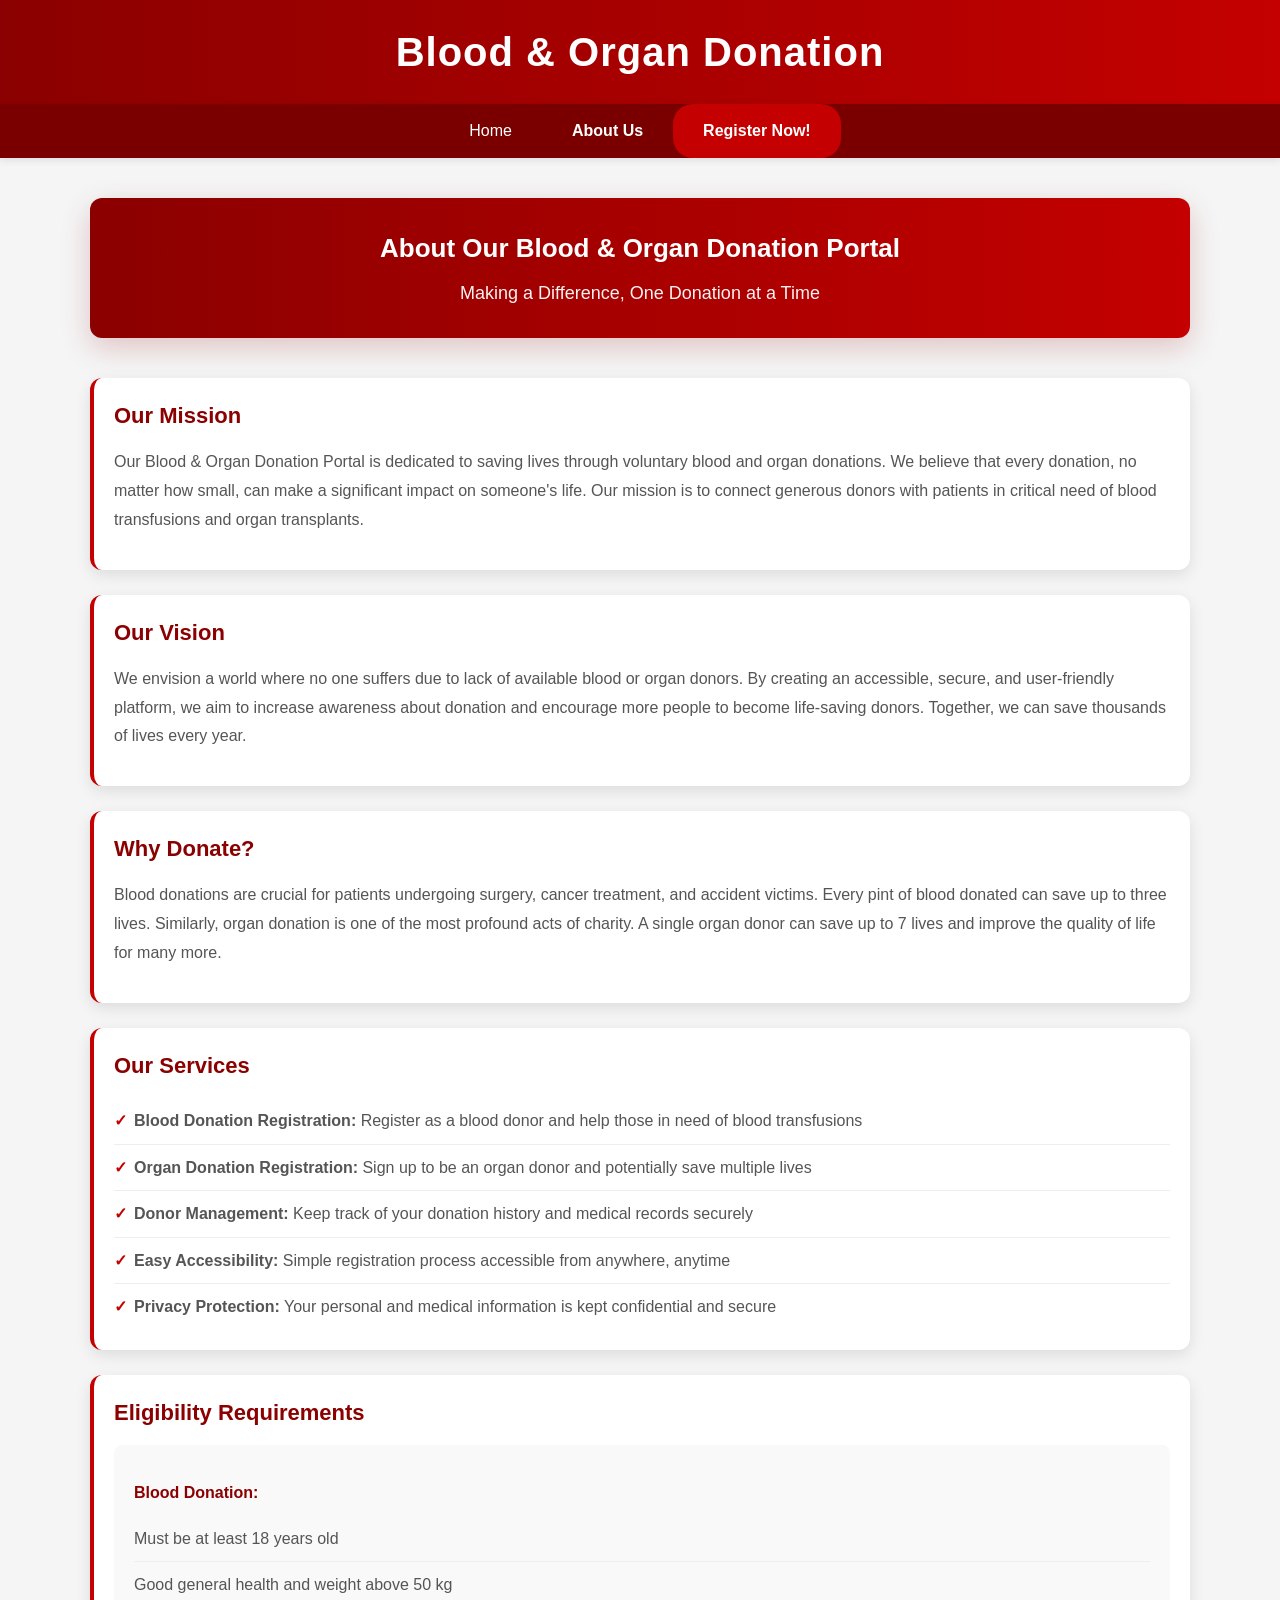
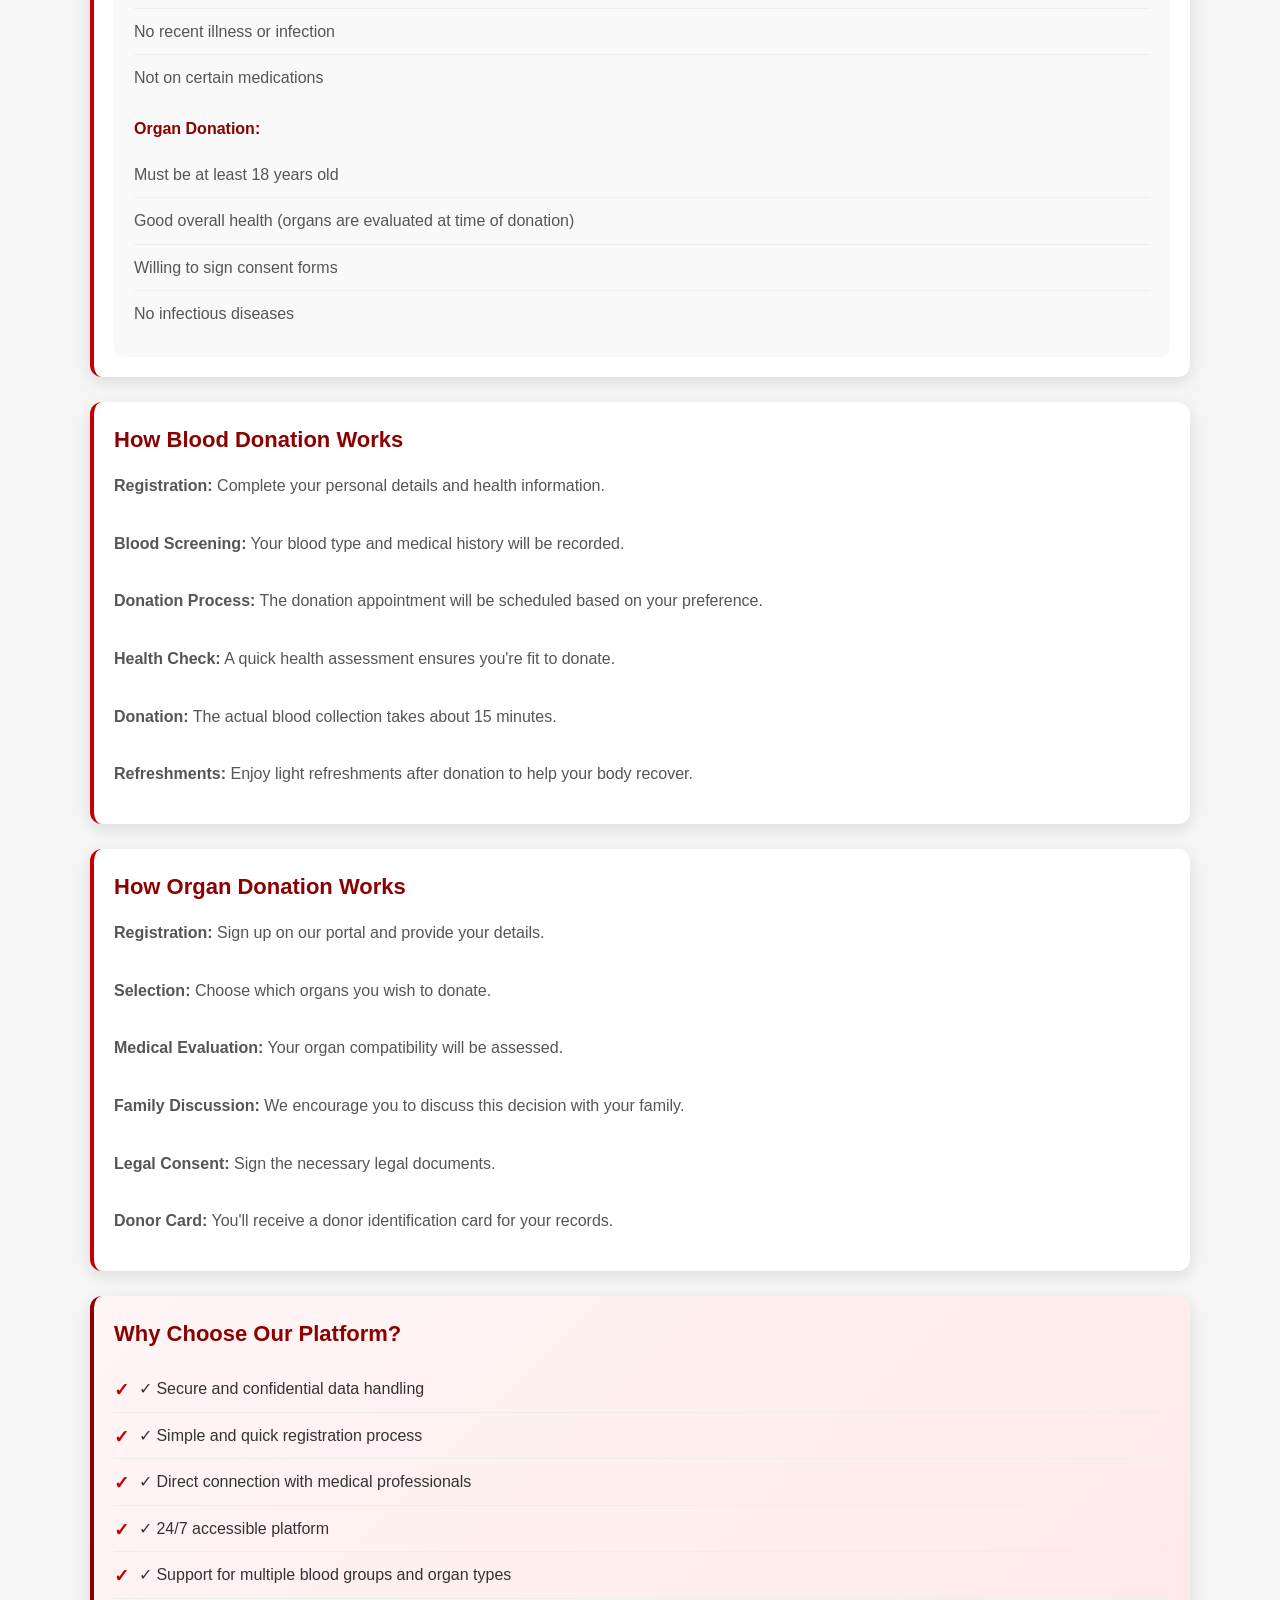
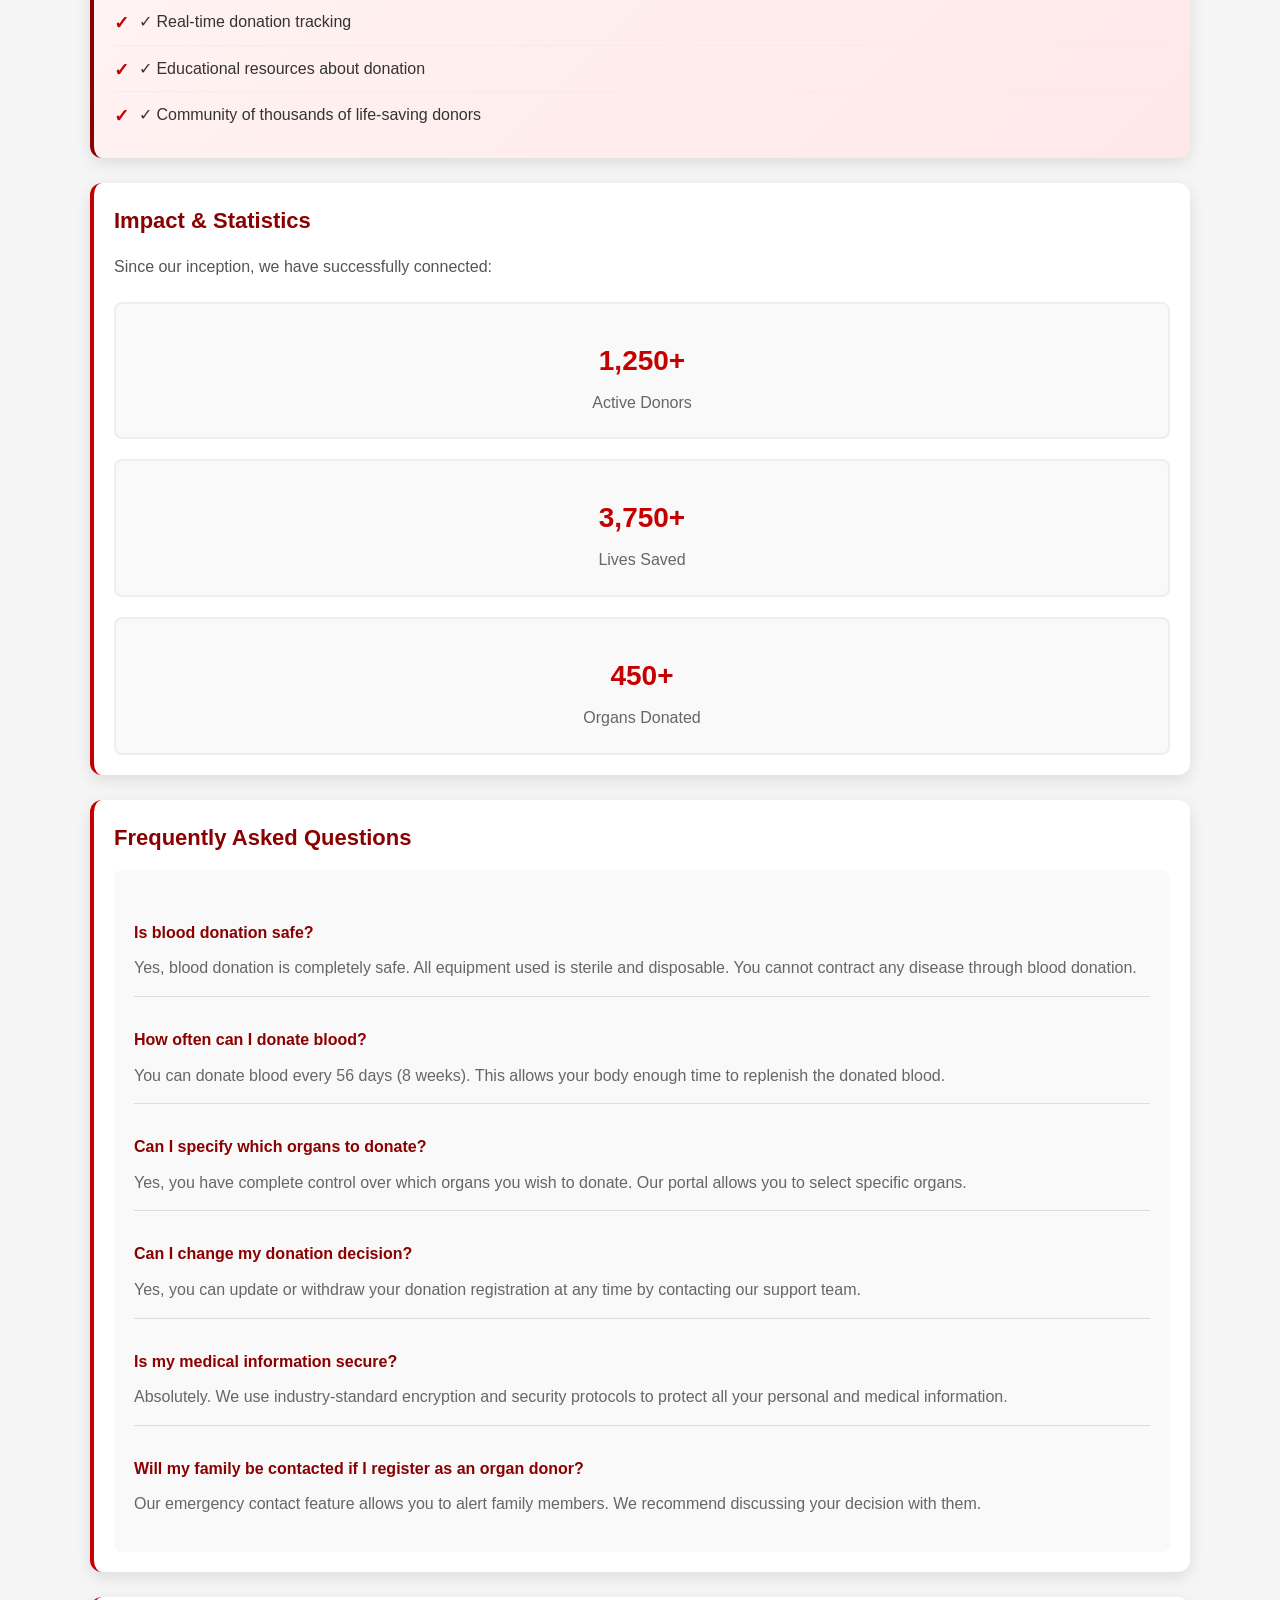
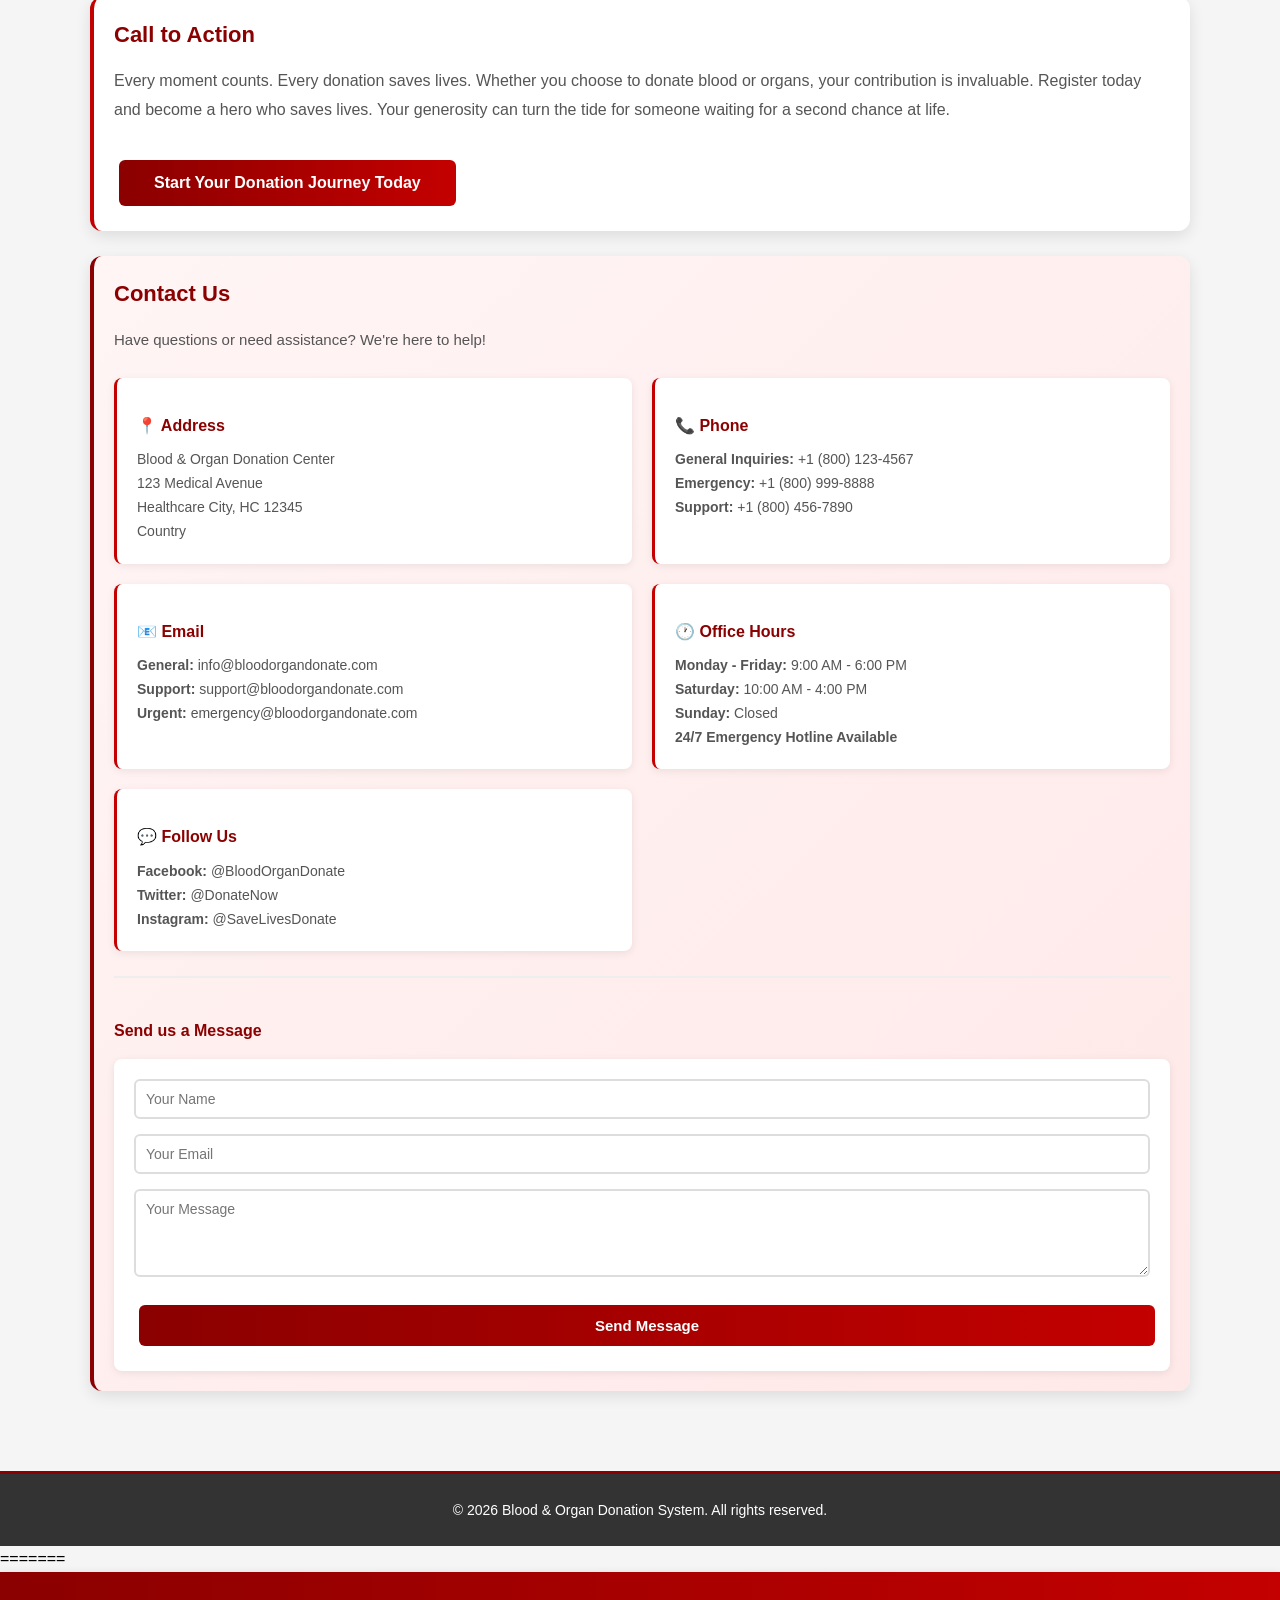
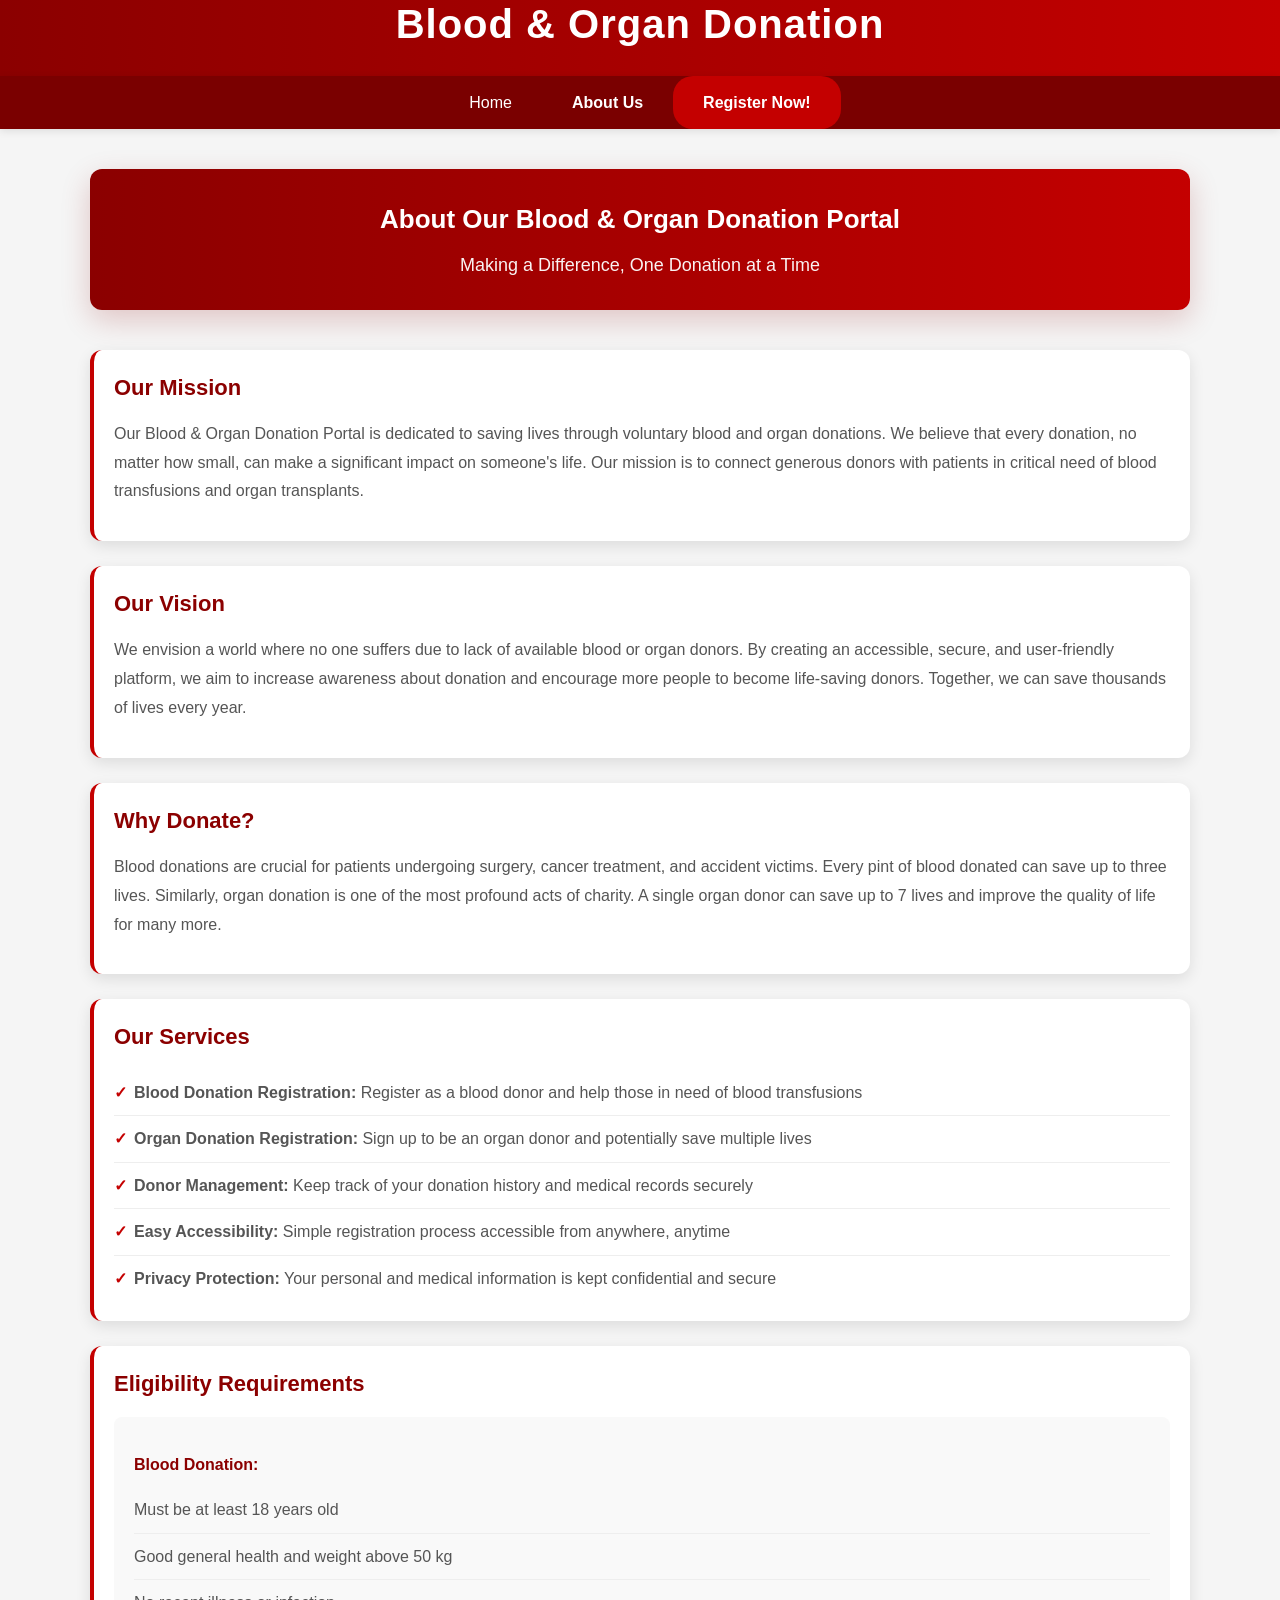
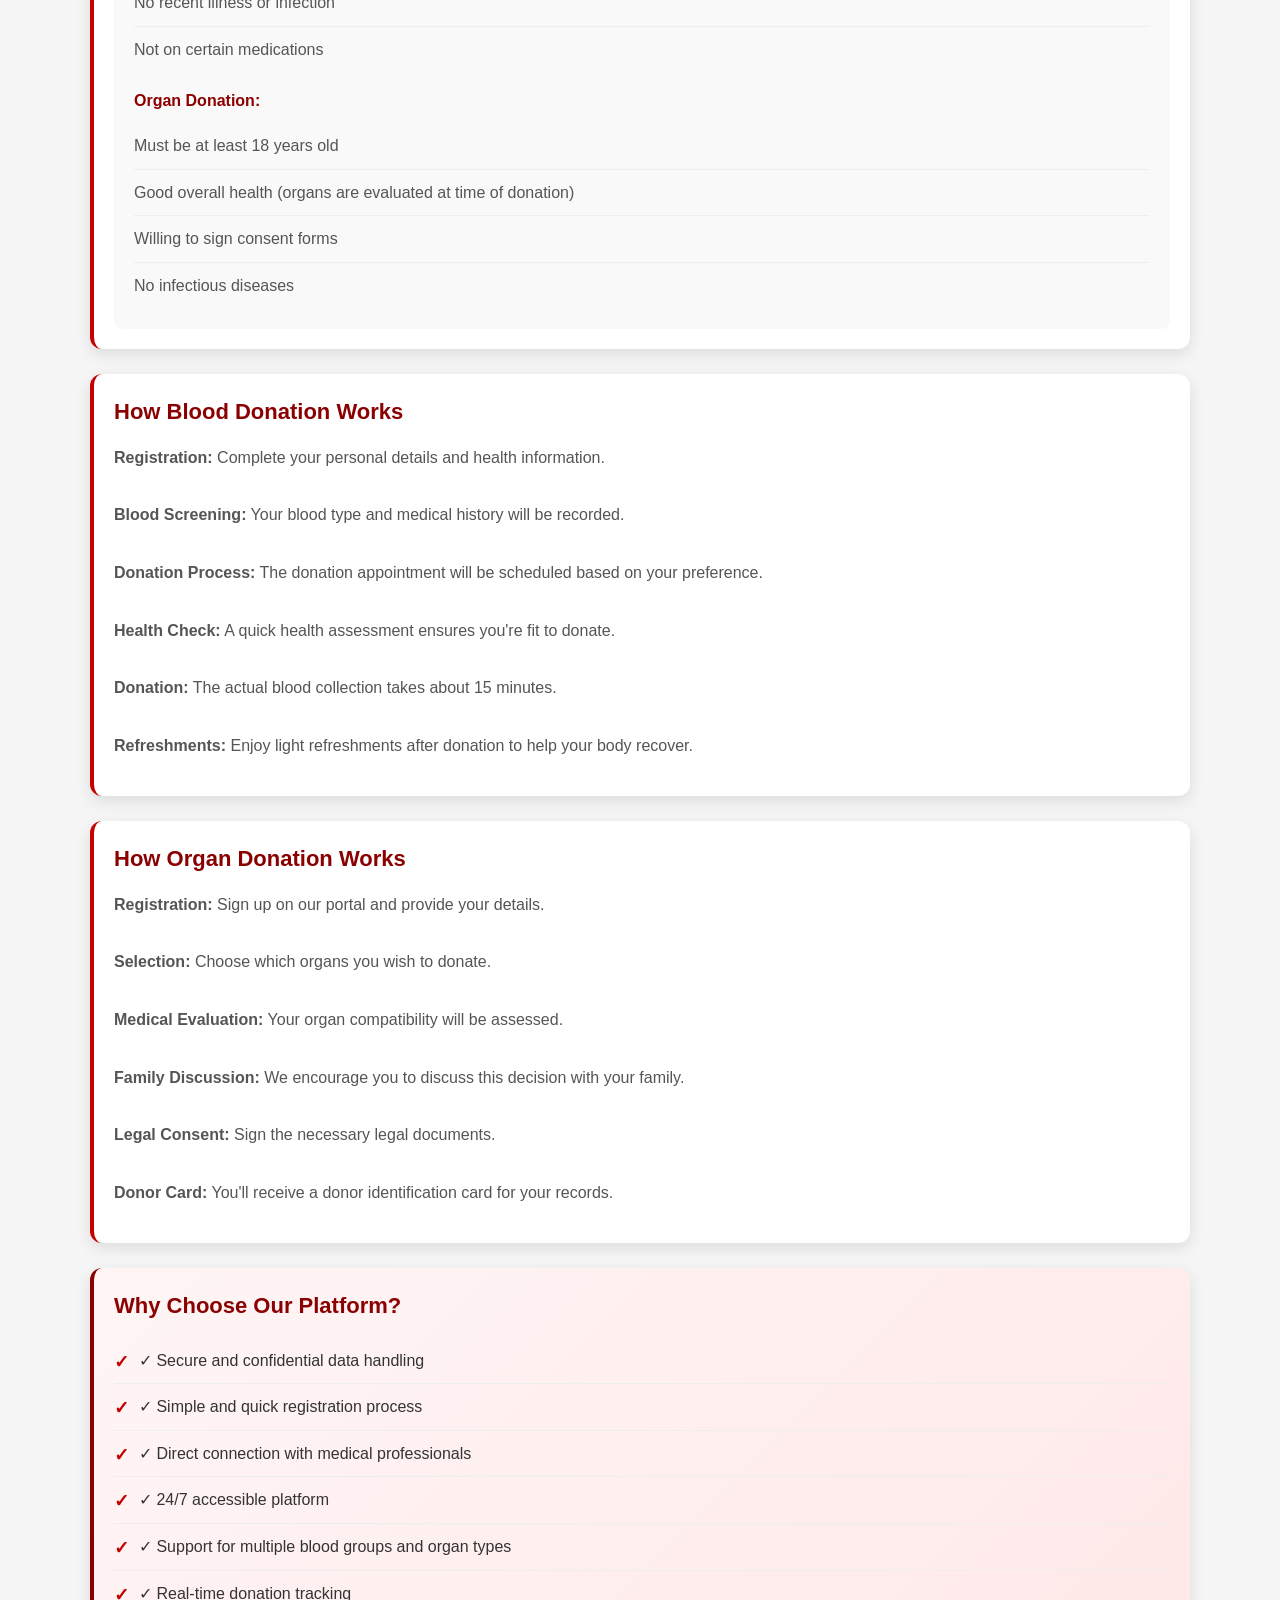
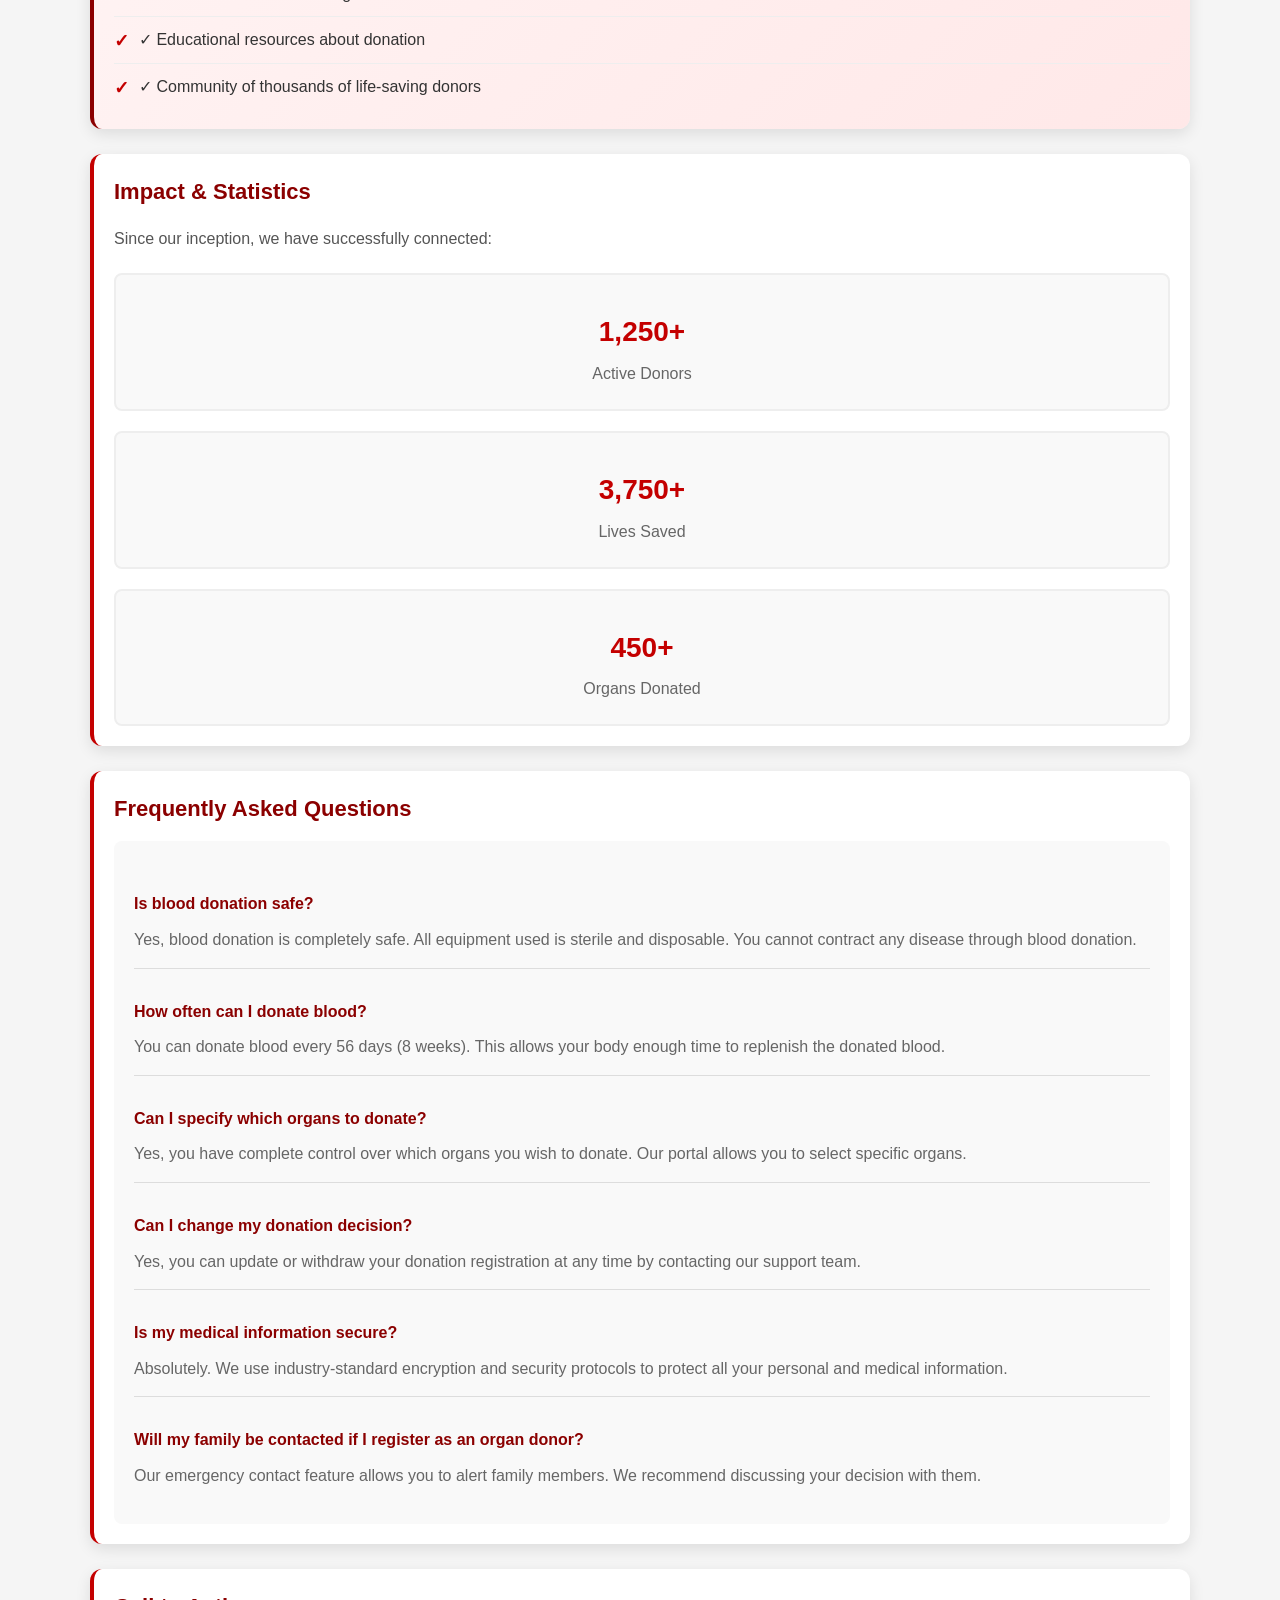
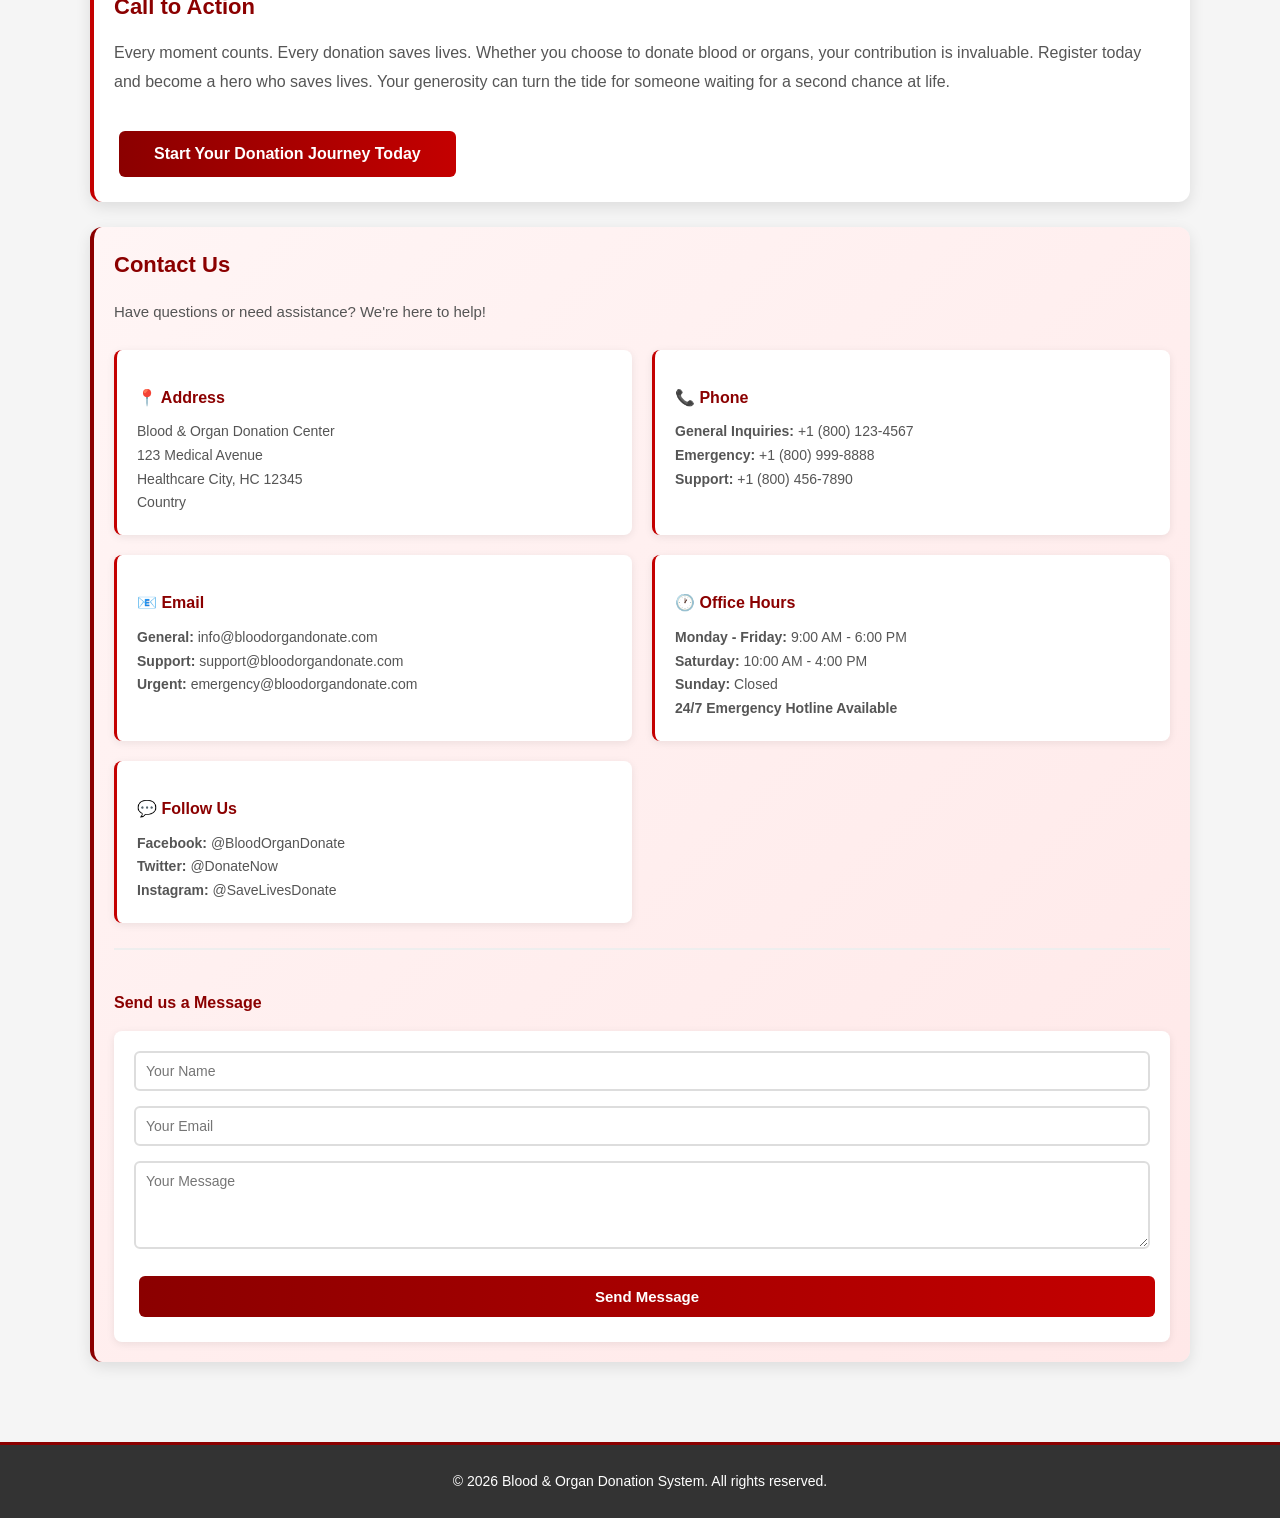
==== commit 21d940f1: "Resolved merge conflicts - final project" ====
--- a/about-us.html
+++ b/about-us.html
@@ -1,3 +1,4 @@
+
 <!DOCTYPE html>
 <html lang="en">
 <head>
@@ -279,3 +280,285 @@
     <script src="script.js"></script>
 </body>
 </html>
+=======
+<!DOCTYPE html>
+<html lang="en">
+<head>
+    <meta charset="UTF-8">
+    <meta name="viewport" content="width=device-width, initial-scale=1.0">
+    <title>About Us - Blood & Organ Donation</title>
+    <link rel="stylesheet" href="style.css">
+</head>
+<body>
+    <header>
+        <div class="container">
+            <h1>Blood & Organ Donation</h1>
+        </div>
+    </header>
+
+    <nav class="navbar">
+        <div class="container">
+            <ul>
+                <li onclick="window.location.href='index.html'">Home</li>
+                <li onclick="window.location.href='about-us.html'" style="font-weight: bold;">About Us</li>
+                <li onclick="window.location.href='registration.html'" class="register-btn">Register Now!</li>
+            </ul>
+        </div>
+    </nav>
+
+    <section class="about-section">
+        <div class="container">
+            <div class="about-header">
+                <h2>About Our Blood & Organ Donation Portal</h2>
+                <p class="about-subtitle">Making a Difference, One Donation at a Time</p>
+            </div>
+
+            <div class="about-content">
+                <div class="about-card">
+                    <h3>Our Mission</h3>
+                    <p>
+                        Our Blood & Organ Donation Portal is dedicated to saving lives through voluntary blood and organ donations. 
+                        We believe that every donation, no matter how small, can make a significant impact on someone's life. 
+                        Our mission is to connect generous donors with patients in critical need of blood transfusions and organ transplants.
+                    </p>
+                </div>
+
+                <div class="about-card">
+                    <h3>Our Vision</h3>
+                    <p>
+                        We envision a world where no one suffers due to lack of available blood or organ donors. 
+                        By creating an accessible, secure, and user-friendly platform, we aim to increase awareness about 
+                        donation and encourage more people to become life-saving donors. Together, we can save thousands of lives every year.
+                    </p>
+                </div>
+
+                <div class="about-card">
+                    <h3>Why Donate?</h3>
+                    <p>
+                        Blood donations are crucial for patients undergoing surgery, cancer treatment, and accident victims. 
+                        Every pint of blood donated can save up to three lives. Similarly, organ donation is one of the most 
+                        profound acts of charity. A single organ donor can save up to 7 lives and improve the quality of life for many more.
+                    </p>
+                </div>
+
+                <div class="about-card">
+                    <h3>Our Services</h3>
+                    <ul class="services-list">
+                        <li><strong>Blood Donation Registration:</strong> Register as a blood donor and help those in need of blood transfusions</li>
+                        <li><strong>Organ Donation Registration:</strong> Sign up to be an organ donor and potentially save multiple lives</li>
+                        <li><strong>Donor Management:</strong> Keep track of your donation history and medical records securely</li>
+                        <li><strong>Easy Accessibility:</strong> Simple registration process accessible from anywhere, anytime</li>
+                        <li><strong>Privacy Protection:</strong> Your personal and medical information is kept confidential and secure</li>
+                    </ul>
+                </div>
+
+                <div class="about-card">
+                    <h3>Eligibility Requirements</h3>
+                    <div class="eligibility">
+                        <h4>Blood Donation:</h4>
+                        <ul>
+                            <li>Must be at least 18 years old</li>
+                            <li>Good general health and weight above 50 kg</li>
+                            <li>No recent illness or infection</li>
+                            <li>Not on certain medications</li>
+                        </ul>
+
+                        <h4>Organ Donation:</h4>
+                        <ul>
+                            <li>Must be at least 18 years old</li>
+                            <li>Good overall health (organs are evaluated at time of donation)</li>
+                            <li>Willing to sign consent forms</li>
+                            <li>No infectious diseases</li>
+                        </ul>
+                    </div>
+                </div>
+
+                <div class="about-card">
+                    <h3>How Blood Donation Works</h3>
+                    <p>
+                        <strong>Registration:</strong> Complete your personal details and health information.
+                        <br><br>
+                        <strong>Blood Screening:</strong> Your blood type and medical history will be recorded.
+                        <br><br>
+                        <strong>Donation Process:</strong> The donation appointment will be scheduled based on your preference.
+                        <br><br>
+                        <strong>Health Check:</strong> A quick health assessment ensures you're fit to donate.
+                        <br><br>
+                        <strong>Donation:</strong> The actual blood collection takes about 15 minutes.
+                        <br><br>
+                        <strong>Refreshments:</strong> Enjoy light refreshments after donation to help your body recover.
+                    </p>
+                </div>
+
+                <div class="about-card">
+                    <h3>How Organ Donation Works</h3>
+                    <p>
+                        <strong>Registration:</strong> Sign up on our portal and provide your details.
+                        <br><br>
+                        <strong>Selection:</strong> Choose which organs you wish to donate.
+                        <br><br>
+                        <strong>Medical Evaluation:</strong> Your organ compatibility will be assessed.
+                        <br><br>
+                        <strong>Family Discussion:</strong> We encourage you to discuss this decision with your family.
+                        <br><br>
+                        <strong>Legal Consent:</strong> Sign the necessary legal documents.
+                        <br><br>
+                        <strong>Donor Card:</strong> You'll receive a donor identification card for your records.
+                    </p>
+                </div>
+
+                <div class="about-card highlight-card">
+                    <h3>Why Choose Our Platform?</h3>
+                    <ul class="why-choose">
+                        <li>✓ Secure and confidential data handling</li>
+                        <li>✓ Simple and quick registration process</li>
+                        <li>✓ Direct connection with medical professionals</li>
+                        <li>✓ 24/7 accessible platform</li>
+                        <li>✓ Support for multiple blood groups and organ types</li>
+                        <li>✓ Real-time donation tracking</li>
+                        <li>✓ Educational resources about donation</li>
+                        <li>✓ Community of thousands of life-saving donors</li>
+                    </ul>
+                </div>
+
+                <div class="about-card">
+                    <h3>Impact & Statistics</h3>
+                    <p>
+                        Since our inception, we have successfully connected:
+                    </p>
+                    <div class="impact-stats">
+                        <div class="impact-stat">
+                            <h4>1,250+</h4>
+                            <p>Active Donors</p>
+                        </div>
+                        <div class="impact-stat">
+                            <h4>3,750+</h4>
+                            <p>Lives Saved</p>
+                        </div>
+                        <div class="impact-stat">
+                            <h4>450+</h4>
+                            <p>Organs Donated</p>
+                        </div>
+                    </div>
+                </div>
+
+                <div class="about-card">
+                    <h3>Frequently Asked Questions</h3>
+                    <div class="faq">
+                        <div class="faq-item">
+                            <h4>Is blood donation safe?</h4>
+                            <p>Yes, blood donation is completely safe. All equipment used is sterile and disposable. You cannot contract any disease through blood donation.</p>
+                        </div>
+                        <div class="faq-item">
+                            <h4>How often can I donate blood?</h4>
+                            <p>You can donate blood every 56 days (8 weeks). This allows your body enough time to replenish the donated blood.</p>
+                        </div>
+                        <div class="faq-item">
+                            <h4>Can I specify which organs to donate?</h4>
+                            <p>Yes, you have complete control over which organs you wish to donate. Our portal allows you to select specific organs.</p>
+                        </div>
+                        <div class="faq-item">
+                            <h4>Can I change my donation decision?</h4>
+                            <p>Yes, you can update or withdraw your donation registration at any time by contacting our support team.</p>
+                        </div>
+                        <div class="faq-item">
+                            <h4>Is my medical information secure?</h4>
+                            <p>Absolutely. We use industry-standard encryption and security protocols to protect all your personal and medical information.</p>
+                        </div>
+                        <div class="faq-item">
+                            <h4>Will my family be contacted if I register as an organ donor?</h4>
+                            <p>Our emergency contact feature allows you to alert family members. We recommend discussing your decision with them.</p>
+                        </div>
+                    </div>
+                </div>
+
+                <div class="about-card">
+                    <h3>Call to Action</h3>
+                    <p style="font-size: 16px; line-height: 1.8;">
+                        Every moment counts. Every donation saves lives. Whether you choose to donate blood or organs, 
+                        your contribution is invaluable. Register today and become a hero who saves lives. 
+                        Your generosity can turn the tide for someone waiting for a second chance at life.
+                    </p>
+                    <button class="btn btn-primary" onclick="window.location.href='registration.html'" style="margin-top: 20px; font-size: 16px; padding: 14px 35px;">
+                        Start Your Donation Journey Today
+                    </button>
+                </div>
+
+                <div class="about-card contact-card">
+                    <h3>Contact Us</h3>
+                    <p>Have questions or need assistance? We're here to help!</p>
+                    
+                    <div class="contact-content">
+                        <div class="contact-item">
+                            <h4>📍 Address</h4>
+                            <p>Blood & Organ Donation Center<br>
+                            123 Medical Avenue<br>
+                            Healthcare City, HC 12345<br>
+                            Country</p>
+                        </div>
+
+                        <div class="contact-item">
+                            <h4>📞 Phone</h4>
+                            <p>
+                                <strong>General Inquiries:</strong> +1 (800) 123-4567<br>
+                                <strong>Emergency:</strong> +1 (800) 999-8888<br>
+                                <strong>Support:</strong> +1 (800) 456-7890
+                            </p>
+                        </div>
+
+                        <div class="contact-item">
+                            <h4>📧 Email</h4>
+                            <p>
+                                <strong>General:</strong> info@bloodorgandonate.com<br>
+                                <strong>Support:</strong> support@bloodorgandonate.com<br>
+                                <strong>Urgent:</strong> emergency@bloodorgandonate.com
+                            </p>
+                        </div>
+
+                        <div class="contact-item">
+                            <h4>🕐 Office Hours</h4>
+                            <p>
+                                <strong>Monday - Friday:</strong> 9:00 AM - 6:00 PM<br>
+                                <strong>Saturday:</strong> 10:00 AM - 4:00 PM<br>
+                                <strong>Sunday:</strong> Closed<br>
+                                <strong>24/7 Emergency Hotline Available</strong>
+                            </p>
+                        </div>
+
+                        <div class="contact-item">
+                            <h4>💬 Follow Us</h4>
+                            <p>
+                                <strong>Facebook:</strong> @BloodOrganDonate<br>
+                                <strong>Twitter:</strong> @DonateNow<br>
+                                <strong>Instagram:</strong> @SaveLivesDonate
+                            </p>
+                        </div>
+                    </div>
+
+                    <div class="contact-form-section" style="margin-top: 25px; padding-top: 25px; border-top: 2px solid #eee;">
+                        <h4>Send us a Message</h4>
+                        <form class="contact-form" onsubmit="handleContactForm(event)">
+                            <div class="form-group" style="margin-bottom: 15px;">
+                                <input type="text" placeholder="Your Name" required style="width: 100%; padding: 10px; border: 2px solid #ddd; border-radius: 6px; font-size: 14px;">
+                            </div>
+                            <div class="form-group" style="margin-bottom: 15px;">
+                                <input type="email" placeholder="Your Email" required style="width: 100%; padding: 10px; border: 2px solid #ddd; border-radius: 6px; font-size: 14px;">
+                            </div>
+                            <div class="form-group" style="margin-bottom: 15px;">
+                                <textarea placeholder="Your Message" rows="4" required style="width: 100%; padding: 10px; border: 2px solid #ddd; border-radius: 6px; font-size: 14px; font-family: inherit;"></textarea>
+                            </div>
+                            <button type="submit" class="btn btn-primary" style="width: 100%; font-size: 15px;">Send Message</button>
+                        </form>
+                    </div>
+                </div>
+            </div>
+        </div>
+    </section>
+
+    <footer>
+        <p>&copy; 2026 Blood & Organ Donation System. All rights reserved.</p>
+    </footer>
+
+    <script src="script.js"></script>
+</body>
+</html>
--- a/style.css
+++ b/style.css
@@ -1,3 +1,4 @@
+
 * {
     margin: 0;
     padding: 0;
@@ -1263,3 +1264,945 @@
         font-size: 13px;
     }
 }
+=======
+* {
+    margin: 0;
+    padding: 0;
+    box-sizing: border-box;
+    font-family: 'Segoe UI', Tahoma, Geneva, Verdana, sans-serif;
+}
+
+html {
+    scroll-behavior: smooth;
+}
+
+body {
+    background-color: #f5f5f5;
+    line-height: 1.6;
+}
+
+/* CONTAINER */
+
+.container {
+    width: 1100px;
+    max-width: 90%;
+    margin: 0 auto;
+}
+
+/* HEADER */
+
+header {
+    background: linear-gradient(90deg, #8b0000, #c40000);
+    color: white;
+    padding: 20px 0;
+    box-shadow: 0 4px 10px rgba(0, 0, 0, 0.2);
+    position: relative;
+}
+
+header h1 {
+    font-size: 40px;
+    text-align: center;
+    letter-spacing: 1px;
+    font-weight: 700;
+}
+
+/* NAVBAR */
+
+.navbar {
+    background: #7a0000;
+    box-shadow: 0 2px 8px rgba(0, 0, 0, 0.1);
+    position: sticky;
+    top: 0;
+    z-index: 100;
+}
+
+.navbar ul {
+    display: flex;
+    justify-content: center;
+    list-style: none;
+    flex-wrap: wrap;
+}
+
+.navbar li {
+    padding: 14px 30px;
+    color: white;
+    font-size: 16px;
+    cursor: pointer;
+    transition: all 0.3s ease;
+    display: flex;
+    align-items: center;
+}
+
+.navbar li:hover {
+    background: #c40000;
+    transform: scale(1.05);
+}
+
+.navbar .register-btn {
+    background: #c40000;
+    border-radius: 20px;
+    font-weight: 600;
+    transition: all 0.3s ease;
+}
+
+.navbar .register-btn:hover {
+    background: #8b0000;
+    transform: scale(1.08);
+    box-shadow: 0 4px 12px rgba(196, 0, 0, 0.4);
+}
+
+/* HERO SECTION */
+
+.hero {
+    height: 60vh;
+    background: linear-gradient(135deg, #8b0000 0%, #c40000 100%);
+    display: flex;
+    align-items: center;
+    justify-content: center;
+    padding: 40px 0;
+    position: relative;
+    overflow: hidden;
+}
+
+.hero::before {
+    content: '';
+    position: absolute;
+    top: 0;
+    left: 0;
+    right: 0;
+    bottom: 0;
+    background: url('data:image/svg+xml,<svg xmlns="http://www.w3.org/2000/svg" viewBox="0 0 100 100"><circle cx="20" cy="20" r="2" fill="white" opacity="0.1"/><circle cx="80" cy="80" r="2" fill="white" opacity="0.1"/></svg>');
+    opacity: 0.5;
+}
+
+.hero-box {
+    background: rgba(255, 255, 255, 0.95);
+    padding: 50px;
+    border-radius: 12px;
+    text-align: center;
+    max-width: 600px;
+    box-shadow: 0 15px 40px rgba(0, 0, 0, 0.3);
+    position: relative;
+    z-index: 2;
+    animation: slideIn 0.8s ease-out;
+}
+
+.hero-box h2 {
+    color: #8b0000;
+    margin-bottom: 15px;
+    font-size: 32px;
+    font-weight: 700;
+}
+
+.hero-box p {
+    margin-bottom: 25px;
+    font-size: 16px;
+    line-height: 1.7;
+    color: #555;
+}
+
+.hero-box .btn {
+    margin: 10px 5px;
+}
+
+/* FORM SECTION */
+
+.form-section {
+    min-height: 80vh;
+    padding: 40px 0;
+    display: flex;
+    align-items: center;
+    background: linear-gradient(135deg, #f5f5f5 0%, #e8e8e8 100%);
+}
+
+.form-box {
+    background: white;
+    padding: 40px;
+    border-radius: 12px;
+    box-shadow: 0 10px 30px rgba(0, 0, 0, 0.15);
+    max-width: 700px;
+    margin: 0 auto;
+    width: 100%;
+}
+
+.form-box h2 {
+    color: #8b0000;
+    margin-bottom: 10px;
+    font-size: 28px;
+    text-align: center;
+}
+
+.form-subtitle {
+    color: #666;
+    text-align: center;
+    margin-bottom: 30px;
+    font-size: 14px;
+    font-style: italic;
+}
+
+/* FORM STYLING */
+
+.form-group {
+    margin-bottom: 20px;
+}
+
+.form-group label {
+    display: block;
+    margin-bottom: 8px;
+    color: #333;
+    font-weight: 600;
+    font-size: 14px;
+}
+
+.form-group input,
+.form-group textarea,
+.form-group select {
+    width: 100%;
+    padding: 12px;
+    border: 2px solid #ddd;
+    border-radius: 6px;
+    font-size: 14px;
+    transition: all 0.3s ease;
+    font-family: 'Segoe UI', Tahoma, Geneva, Verdana, sans-serif;
+}
+
+.form-group input:focus,
+.form-group textarea:focus,
+.form-group select:focus {
+    outline: none;
+    border-color: #c40000;
+    box-shadow: 0 0 8px rgba(196, 0, 0, 0.2);
+}
+
+.form-group input:invalid,
+.form-group textarea:invalid,
+.form-group select:invalid {
+    border-color: #ff6b6b;
+}
+
+.form-group input:valid,
+.form-group textarea:valid,
+.form-group select:valid {
+    border-color: #51cf66;
+}
+
+.form-row {
+    display: grid;
+    grid-template-columns: 1fr 1fr;
+    gap: 20px;
+}
+
+.info-text {
+    display: block;
+    margin-top: 6px;
+    color: #888;
+    font-size: 12px;
+    font-style: italic;
+}
+
+/* CHECKBOX STYLING */
+
+.checkbox-group {
+    margin-top: 20px;
+}
+
+.checkbox-group label,
+.checkbox-inline {
+    display: flex;
+    align-items: center;
+    margin-bottom: 12px;
+    cursor: pointer;
+    font-weight: normal;
+}
+
+.checkbox-group input[type="checkbox"],
+.checkbox-inline input[type="checkbox"] {
+    width: auto;
+    margin-right: 10px;
+    cursor: pointer;
+    accent-color: #c40000;
+}
+
+.checkbox-inline {
+    margin-right: 20px;
+    display: inline-flex;
+}
+
+.organ-options {
+    display: grid;
+    grid-template-columns: repeat(2, 1fr);
+    gap: 15px;
+    margin-top: 15px;
+}
+
+@media (max-width: 768px) {
+    .organ-options {
+        grid-template-columns: 1fr;
+    }
+}
+
+/* BUTTONS */
+
+.btn {
+    padding: 12px 30px;
+    margin: 5px;
+    border: none;
+    border-radius: 6px;
+    cursor: pointer;
+    font-size: 15px;
+    font-weight: 600;
+    transition: all 0.3s ease;
+    display: inline-block;
+}
+
+.btn-primary {
+    background: linear-gradient(90deg, #8b0000, #c40000);
+    color: white;
+}
+
+.btn-primary:hover {
+    background: linear-gradient(90deg, #c40000, #8b0000);
+    transform: translateY(-2px);
+    box-shadow: 0 8px 16px rgba(196, 0, 0, 0.3);
+}
+
+.btn-primary:active {
+    transform: translateY(0);
+}
+
+.btn-secondary {
+    background: #6c757d;
+    color: white;
+}
+
+.btn-secondary:hover {
+    background: #5a6268;
+    transform: translateY(-2px);
+    box-shadow: 0 8px 16px rgba(0, 0, 0, 0.2);
+}
+
+.form-actions {
+    display: flex;
+    gap: 10px;
+    justify-content: center;
+    margin-top: 30px;
+    flex-wrap: wrap;
+}
+
+/* ABOUT SECTION */
+
+.about-section {
+    padding: 40px 0;
+    min-height: auto;
+}
+
+.about-header {
+    background: linear-gradient(90deg, #8b0000, #c40000);
+    color: white;
+    padding: 50px;
+    border-radius: 12px;
+    text-align: center;
+    margin-bottom: 40px;
+    box-shadow: 0 10px 30px rgba(139, 0, 0, 0.2);
+    animation: slideIn 0.6s ease-out;
+}
+
+.about-header h2 {
+    font-size: 36px;
+    margin-bottom: 10px;
+    font-weight: 700;
+}
+
+.about-subtitle {
+    font-size: 18px;
+    opacity: 0.95;
+}
+
+.about-content {
+    display: grid;
+    grid-template-columns: 1fr;
+    gap: 25px;
+}
+
+.about-card {
+    background: white;
+    padding: 30px;
+    border-radius: 12px;
+    box-shadow: 0 5px 15px rgba(0, 0, 0, 0.1);
+    animation: slideIn 0.6s ease-out;
+    border-left: 4px solid #c40000;
+}
+
+.about-card h3 {
+    color: #8b0000;
+    margin-bottom: 15px;
+    font-size: 22px;
+    font-weight: 700;
+}
+
+.about-card h4 {
+    color: #8b0000;
+    margin-top: 15px;
+    margin-bottom: 10px;
+    font-size: 16px;
+    font-weight: 600;
+}
+
+.about-card p {
+    color: #555;
+    line-height: 1.8;
+    margin-bottom: 15px;
+}
+
+.about-card ul {
+    list-style: none;
+    margin-left: 0;
+}
+
+.about-card li {
+    padding: 10px 0;
+    color: #555;
+    border-bottom: 1px solid #eee;
+    line-height: 1.6;
+}
+
+.about-card li:last-child {
+    border-bottom: none;
+}
+
+.services-list li {
+    padding-left: 20px;
+    position: relative;
+}
+
+.services-list li:before {
+    content: "✓";
+    position: absolute;
+    left: 0;
+    color: #c40000;
+    font-weight: bold;
+}
+
+.why-choose li {
+    padding-left: 25px;
+    position: relative;
+    font-size: 16px;
+    font-weight: 500;
+    color: #333;
+}
+
+.why-choose li:before {
+    content: "✓";
+    position: absolute;
+    left: 0;
+    color: #c40000;
+    font-weight: bold;
+    font-size: 18px;
+}
+
+.highlight-card {
+    background: linear-gradient(135deg, #fff5f5, #ffe8e8);
+    border-left: 4px solid #8b0000;
+}
+
+.eligibility {
+    background: #f9f9f9;
+    padding: 20px;
+    border-radius: 8px;
+    margin-top: 15px;
+}
+
+.impact-stats {
+    display: grid;
+    grid-template-columns: repeat(3, 1fr);
+    gap: 20px;
+    margin-top: 20px;
+}
+
+.impact-stat {
+    background: #f9f9f9;
+    padding: 20px;
+    border-radius: 8px;
+    text-align: center;
+    border: 2px solid #eee;
+}
+
+.impact-stat h4 {
+    color: #c40000;
+    font-size: 28px;
+    margin-bottom: 5px;
+}
+
+.impact-stat p {
+    color: #666;
+    margin: 0;
+}
+
+.faq {
+    background: #f9f9f9;
+    border-radius: 8px;
+    padding: 20px;
+    margin-top: 15px;
+}
+
+.faq-item {
+    padding: 15px 0;
+    border-bottom: 1px solid #ddd;
+}
+
+.faq-item:last-child {
+    border-bottom: none;
+}
+
+.faq-item h4 {
+    color: #8b0000;
+    margin-bottom: 10px;
+    cursor: pointer;
+    transition: 0.3s;
+}
+
+.faq-item h4:hover {
+    color: #c40000;
+}
+
+.faq-item p {
+    color: #666;
+    margin: 0;
+    line-height: 1.6;
+}
+
+/* CONTACT SECTION */
+
+.contact-card {
+    background: linear-gradient(135deg, #fff5f5, #ffe8e8) !important;
+    border-left: 4px solid #8b0000 !important;
+}
+
+.contact-card h3 {
+    color: #8b0000;
+    margin-bottom: 15px;
+}
+
+.contact-card > p {
+    color: #555;
+    margin-bottom: 25px;
+    font-size: 15px;
+}
+
+.contact-content {
+    display: grid;
+    grid-template-columns: 1fr 1fr;
+    gap: 20px;
+    margin-bottom: 20px;
+}
+
+@media (max-width: 768px) {
+    .contact-content {
+        grid-template-columns: 1fr;
+    }
+}
+
+.contact-item {
+    background: white;
+    padding: 20px;
+    border-radius: 8px;
+    border-left: 3px solid #c40000;
+    box-shadow: 0 2px 8px rgba(0, 0, 0, 0.08);
+}
+
+.contact-item h4 {
+    color: #8b0000;
+    margin-bottom: 10px;
+    font-size: 16px;
+    font-weight: 600;
+}
+
+.contact-item p {
+    color: #555;
+    margin: 0;
+    line-height: 1.7;
+    font-size: 14px;
+}
+
+.contact-form {
+    background: white;
+    padding: 20px;
+    border-radius: 8px;
+    box-shadow: 0 2px 8px rgba(0, 0, 0, 0.08);
+}
+
+.contact-form-section h4 {
+    color: #8b0000;
+    margin-bottom: 15px;
+    font-size: 16px;
+    font-weight: 600;
+}
+
+.success-message {
+    background: #d4edda;
+    color: #155724;
+    padding: 15px;
+    border-radius: 6px;
+    margin-bottom: 20px;
+    border-left: 4px solid #51cf66;
+    display: none;
+}
+    .about-header h2 {
+        font-size: 26px;
+    }
+
+    .impact-stats {
+        grid-template-columns: 1fr;
+    }
+
+    .about-header {
+        padding: 30px;
+    }
+
+    .about-card {
+        padding: 20px;
+    }
+
+
+/* DASHBOARD SECTION */
+
+.dashboard-section {
+    padding: 40px 0;
+    min-height: 80vh;
+}
+
+.dashboard-welcome {
+    background: linear-gradient(90deg, #8b0000, #c40000);
+    color: white;
+    padding: 40px;
+    border-radius: 12px;
+    margin-bottom: 40px;
+    text-align: center;
+    box-shadow: 0 10px 30px rgba(139, 0, 0, 0.2);
+}
+
+.dashboard-welcome h2 {
+    font-size: 32px;
+    margin-bottom: 10px;
+}
+
+.dashboard-welcome p {
+    font-size: 18px;
+    opacity: 0.95;
+}
+
+/* USER INFO CARD */
+
+.user-info-card {
+    background: white;
+    padding: 30px;
+    border-radius: 12px;
+    margin-bottom: 40px;
+    box-shadow: 0 5px 15px rgba(0, 0, 0, 0.1);
+}
+
+.user-info-card h3 {
+    color: #8b0000;
+    margin-bottom: 20px;
+    font-size: 22px;
+}
+
+.info-display {
+    background: #f9f9f9;
+    padding: 20px;
+    border-radius: 8px;
+    margin-bottom: 20px;
+}
+
+.info-display p {
+    margin-bottom: 12px;
+    font-size: 15px;
+    padding: 8px;
+    border-bottom: 1px solid #eee;
+}
+
+.info-display p:last-child {
+    border-bottom: none;
+}
+
+.info-display strong {
+    color: #8b0000;
+}
+
+/* DONATION OPTIONS */
+
+.donation-options {
+    margin-bottom: 40px;
+}
+
+.donation-options h2 {
+    color: #8b0000;
+    margin-bottom: 30px;
+    text-align: center;
+    font-size: 28px;
+}
+
+.option-card {
+    background: white;
+    border-radius: 12px;
+    overflow: hidden;
+    box-shadow: 0 5px 15px rgba(0, 0, 0, 0.1);
+    margin-bottom: 30px;
+    transition: all 0.3s ease;
+    display: inline-block;
+    width: calc(50% - 15px);
+    margin-right: 30px;
+    vertical-align: top;
+}
+
+.option-card:last-child {
+    margin-right: 0;
+}
+
+@media (max-width: 968px) {
+    .option-card {
+        width: 100%;
+        margin-right: 0;
+    }
+}
+
+.option-card:hover {
+    transform: translateY(-5px);
+    box-shadow: 0 10px 25px rgba(0, 0, 0, 0.15);
+}
+
+.card-header {
+    padding: 20px;
+    color: white;
+    text-align: center;
+}
+
+.blood-donation-card {
+    background: linear-gradient(90deg, #8b0000, #c40000);
+}
+
+.organ-donation-card {
+    background: linear-gradient(90deg, #2c3e50, #34495e);
+}
+
+.card-header h3 {
+    font-size: 24px;
+    margin: 0;
+}
+
+.card-body {
+    padding: 25px;
+}
+
+.card-body p {
+    color: #666;
+    margin-bottom: 20px;
+    line-height: 1.6;
+}
+
+.requirements {
+    list-style: none;
+    margin-bottom: 20px;
+}
+
+.requirements li {
+    padding: 8px 0;
+    color: #555;
+    border-bottom: 1px solid #eee;
+    padding-left: 20px;
+    position: relative;
+}
+
+.requirements li:before {
+    content: "✓";
+    position: absolute;
+    left: 0;
+    color: #c40000;
+    font-weight: bold;
+}
+
+.requirements li:last-child {
+    border-bottom: none;
+}
+
+.card-body .btn {
+    width: 100%;
+    text-align: center;
+    margin: 0;
+}
+
+/* STATS */
+
+.donation-stats {
+    background: white;
+    padding: 40px;
+    border-radius: 12px;
+    box-shadow: 0 5px 15px rgba(0, 0, 0, 0.1);
+    text-align: center;
+}
+
+.donation-stats h2 {
+    color: #8b0000;
+    margin-bottom: 30px;
+    font-size: 28px;
+}
+
+.stats-container {
+    display: grid;
+    grid-template-columns: repeat(3, 1fr);
+    gap: 30px;
+}
+
+@media (max-width: 768px) {
+    .stats-container {
+        grid-template-columns: 1fr;
+        gap: 20px;
+    }
+}
+
+.stat-box {
+    background: linear-gradient(135deg, #f9f9f9, #f0f0f0);
+    padding: 30px;
+    border-radius: 10px;
+    border-left: 4px solid #c40000;
+}
+
+.stat-box h4 {
+    color: #666;
+    margin-bottom: 15px;
+    font-size: 16px;
+    text-transform: uppercase;
+    letter-spacing: 1px;
+}
+
+.stat-number {
+    font-size: 36px;
+    color: #8b0000;
+    font-weight: 700;
+}
+
+/* FOOTER */
+
+footer {
+    background: #333;
+    color: white;
+    text-align: center;
+    padding: 25px 0;
+    border-top: 3px solid #8b0000;
+    margin-top: 40px;
+    font-size: 14px;
+}
+
+/* RESPONSIVE DESIGN */
+
+@media (max-width: 768px) {
+    header h1 {
+        font-size: 28px;
+    }
+
+    .form-row {
+        grid-template-columns: 1fr;
+    }
+
+    .navbar li {
+        padding: 10px 15px;
+        font-size: 14px;
+    }
+
+    .form-box {
+        padding: 25px;
+    }
+
+    .container {
+        width: 95%;
+    }
+}
+
+@media (max-width: 480px) {
+    header h1 {
+        font-size: 22px;
+    }
+
+    .form-box {
+        padding: 15px;
+    }
+
+    .dashboard-welcome {
+        padding: 20px;
+    }
+
+    .dashboard-welcome h2 {
+        font-size: 22px;
+    }
+
+    .btn {
+        padding: 10px 20px;
+        font-size: 14px;
+    }
+
+    .form-actions {
+        flex-direction: column;
+    }
+
+    .btn {
+        width: 100%;
+    }
+}
+
+/* ANIMATIONS */
+
+@keyframes slideIn {
+    from {
+        opacity: 0;
+        transform: translateY(20px);
+    }
+    to {
+        opacity: 1;
+        transform: translateY(0);
+    }
+}
+
+.form-box,
+.option-card,
+.user-info-card {
+    animation: slideIn 0.6s ease-out;
+}
+
+/* UTILITY CLASSES */
+
+.hidden {
+    display: none !important;
+}
+
+.visible {
+    display: block !important;
+}
+
+.text-center {
+    text-align: center;
+}
+
+.mt-20 {
+    margin-top: 20px;
+}
+
+.mb-20 {
+    margin-bottom: 20px;
+}
+
+.error-message {
+    color: #c40000;
+    font-size: 13px;
+    margin-top: 5px;
+    display: none;
+}
+
+.success-message {
+    background: #d4edda;
+    color: #155724;
+    padding: 15px;
+    border-radius: 6px;
+    margin-bottom: 20px;
+    border-left: 4px solid #51cf66;
+    display: none;
+}
--- a/style.css
+++ b/style.css
@@ -1,3 +1,4 @@
+
 * {
     margin: 0;
     padding: 0;
@@ -1263,3 +1264,945 @@
         font-size: 13px;
     }
 }
+=======
+* {
+    margin: 0;
+    padding: 0;
+    box-sizing: border-box;
+    font-family: 'Segoe UI', Tahoma, Geneva, Verdana, sans-serif;
+}
+
+html {
+    scroll-behavior: smooth;
+}
+
+body {
+    background-color: #f5f5f5;
+    line-height: 1.6;
+}
+
+/* CONTAINER */
+
+.container {
+    width: 1100px;
+    max-width: 90%;
+    margin: 0 auto;
+}
+
+/* HEADER */
+
+header {
+    background: linear-gradient(90deg, #8b0000, #c40000);
+    color: white;
+    padding: 20px 0;
+    box-shadow: 0 4px 10px rgba(0, 0, 0, 0.2);
+    position: relative;
+}
+
+header h1 {
+    font-size: 40px;
+    text-align: center;
+    letter-spacing: 1px;
+    font-weight: 700;
+}
+
+/* NAVBAR */
+
+.navbar {
+    background: #7a0000;
+    box-shadow: 0 2px 8px rgba(0, 0, 0, 0.1);
+    position: sticky;
+    top: 0;
+    z-index: 100;
+}
+
+.navbar ul {
+    display: flex;
+    justify-content: center;
+    list-style: none;
+    flex-wrap: wrap;
+}
+
+.navbar li {
+    padding: 14px 30px;
+    color: white;
+    font-size: 16px;
+    cursor: pointer;
+    transition: all 0.3s ease;
+    display: flex;
+    align-items: center;
+}
+
+.navbar li:hover {
+    background: #c40000;
+    transform: scale(1.05);
+}
+
+.navbar .register-btn {
+    background: #c40000;
+    border-radius: 20px;
+    font-weight: 600;
+    transition: all 0.3s ease;
+}
+
+.navbar .register-btn:hover {
+    background: #8b0000;
+    transform: scale(1.08);
+    box-shadow: 0 4px 12px rgba(196, 0, 0, 0.4);
+}
+
+/* HERO SECTION */
+
+.hero {
+    height: 60vh;
+    background: linear-gradient(135deg, #8b0000 0%, #c40000 100%);
+    display: flex;
+    align-items: center;
+    justify-content: center;
+    padding: 40px 0;
+    position: relative;
+    overflow: hidden;
+}
+
+.hero::before {
+    content: '';
+    position: absolute;
+    top: 0;
+    left: 0;
+    right: 0;
+    bottom: 0;
+    background: url('data:image/svg+xml,<svg xmlns="http://www.w3.org/2000/svg" viewBox="0 0 100 100"><circle cx="20" cy="20" r="2" fill="white" opacity="0.1"/><circle cx="80" cy="80" r="2" fill="white" opacity="0.1"/></svg>');
+    opacity: 0.5;
+}
+
+.hero-box {
+    background: rgba(255, 255, 255, 0.95);
+    padding: 50px;
+    border-radius: 12px;
+    text-align: center;
+    max-width: 600px;
+    box-shadow: 0 15px 40px rgba(0, 0, 0, 0.3);
+    position: relative;
+    z-index: 2;
+    animation: slideIn 0.8s ease-out;
+}
+
+.hero-box h2 {
+    color: #8b0000;
+    margin-bottom: 15px;
+    font-size: 32px;
+    font-weight: 700;
+}
+
+.hero-box p {
+    margin-bottom: 25px;
+    font-size: 16px;
+    line-height: 1.7;
+    color: #555;
+}
+
+.hero-box .btn {
+    margin: 10px 5px;
+}
+
+/* FORM SECTION */
+
+.form-section {
+    min-height: 80vh;
+    padding: 40px 0;
+    display: flex;
+    align-items: center;
+    background: linear-gradient(135deg, #f5f5f5 0%, #e8e8e8 100%);
+}
+
+.form-box {
+    background: white;
+    padding: 40px;
+    border-radius: 12px;
+    box-shadow: 0 10px 30px rgba(0, 0, 0, 0.15);
+    max-width: 700px;
+    margin: 0 auto;
+    width: 100%;
+}
+
+.form-box h2 {
+    color: #8b0000;
+    margin-bottom: 10px;
+    font-size: 28px;
+    text-align: center;
+}
+
+.form-subtitle {
+    color: #666;
+    text-align: center;
+    margin-bottom: 30px;
+    font-size: 14px;
+    font-style: italic;
+}
+
+/* FORM STYLING */
+
+.form-group {
+    margin-bottom: 20px;
+}
+
+.form-group label {
+    display: block;
+    margin-bottom: 8px;
+    color: #333;
+    font-weight: 600;
+    font-size: 14px;
+}
+
+.form-group input,
+.form-group textarea,
+.form-group select {
+    width: 100%;
+    padding: 12px;
+    border: 2px solid #ddd;
+    border-radius: 6px;
+    font-size: 14px;
+    transition: all 0.3s ease;
+    font-family: 'Segoe UI', Tahoma, Geneva, Verdana, sans-serif;
+}
+
+.form-group input:focus,
+.form-group textarea:focus,
+.form-group select:focus {
+    outline: none;
+    border-color: #c40000;
+    box-shadow: 0 0 8px rgba(196, 0, 0, 0.2);
+}
+
+.form-group input:invalid,
+.form-group textarea:invalid,
+.form-group select:invalid {
+    border-color: #ff6b6b;
+}
+
+.form-group input:valid,
+.form-group textarea:valid,
+.form-group select:valid {
+    border-color: #51cf66;
+}
+
+.form-row {
+    display: grid;
+    grid-template-columns: 1fr 1fr;
+    gap: 20px;
+}
+
+.info-text {
+    display: block;
+    margin-top: 6px;
+    color: #888;
+    font-size: 12px;
+    font-style: italic;
+}
+
+/* CHECKBOX STYLING */
+
+.checkbox-group {
+    margin-top: 20px;
+}
+
+.checkbox-group label,
+.checkbox-inline {
+    display: flex;
+    align-items: center;
+    margin-bottom: 12px;
+    cursor: pointer;
+    font-weight: normal;
+}
+
+.checkbox-group input[type="checkbox"],
+.checkbox-inline input[type="checkbox"] {
+    width: auto;
+    margin-right: 10px;
+    cursor: pointer;
+    accent-color: #c40000;
+}
+
+.checkbox-inline {
+    margin-right: 20px;
+    display: inline-flex;
+}
+
+.organ-options {
+    display: grid;
+    grid-template-columns: repeat(2, 1fr);
+    gap: 15px;
+    margin-top: 15px;
+}
+
+@media (max-width: 768px) {
+    .organ-options {
+        grid-template-columns: 1fr;
+    }
+}
+
+/* BUTTONS */
+
+.btn {
+    padding: 12px 30px;
+    margin: 5px;
+    border: none;
+    border-radius: 6px;
+    cursor: pointer;
+    font-size: 15px;
+    font-weight: 600;
+    transition: all 0.3s ease;
+    display: inline-block;
+}
+
+.btn-primary {
+    background: linear-gradient(90deg, #8b0000, #c40000);
+    color: white;
+}
+
+.btn-primary:hover {
+    background: linear-gradient(90deg, #c40000, #8b0000);
+    transform: translateY(-2px);
+    box-shadow: 0 8px 16px rgba(196, 0, 0, 0.3);
+}
+
+.btn-primary:active {
+    transform: translateY(0);
+}
+
+.btn-secondary {
+    background: #6c757d;
+    color: white;
+}
+
+.btn-secondary:hover {
+    background: #5a6268;
+    transform: translateY(-2px);
+    box-shadow: 0 8px 16px rgba(0, 0, 0, 0.2);
+}
+
+.form-actions {
+    display: flex;
+    gap: 10px;
+    justify-content: center;
+    margin-top: 30px;
+    flex-wrap: wrap;
+}
+
+/* ABOUT SECTION */
+
+.about-section {
+    padding: 40px 0;
+    min-height: auto;
+}
+
+.about-header {
+    background: linear-gradient(90deg, #8b0000, #c40000);
+    color: white;
+    padding: 50px;
+    border-radius: 12px;
+    text-align: center;
+    margin-bottom: 40px;
+    box-shadow: 0 10px 30px rgba(139, 0, 0, 0.2);
+    animation: slideIn 0.6s ease-out;
+}
+
+.about-header h2 {
+    font-size: 36px;
+    margin-bottom: 10px;
+    font-weight: 700;
+}
+
+.about-subtitle {
+    font-size: 18px;
+    opacity: 0.95;
+}
+
+.about-content {
+    display: grid;
+    grid-template-columns: 1fr;
+    gap: 25px;
+}
+
+.about-card {
+    background: white;
+    padding: 30px;
+    border-radius: 12px;
+    box-shadow: 0 5px 15px rgba(0, 0, 0, 0.1);
+    animation: slideIn 0.6s ease-out;
+    border-left: 4px solid #c40000;
+}
+
+.about-card h3 {
+    color: #8b0000;
+    margin-bottom: 15px;
+    font-size: 22px;
+    font-weight: 700;
+}
+
+.about-card h4 {
+    color: #8b0000;
+    margin-top: 15px;
+    margin-bottom: 10px;
+    font-size: 16px;
+    font-weight: 600;
+}
+
+.about-card p {
+    color: #555;
+    line-height: 1.8;
+    margin-bottom: 15px;
+}
+
+.about-card ul {
+    list-style: none;
+    margin-left: 0;
+}
+
+.about-card li {
+    padding: 10px 0;
+    color: #555;
+    border-bottom: 1px solid #eee;
+    line-height: 1.6;
+}
+
+.about-card li:last-child {
+    border-bottom: none;
+}
+
+.services-list li {
+    padding-left: 20px;
+    position: relative;
+}
+
+.services-list li:before {
+    content: "✓";
+    position: absolute;
+    left: 0;
+    color: #c40000;
+    font-weight: bold;
+}
+
+.why-choose li {
+    padding-left: 25px;
+    position: relative;
+    font-size: 16px;
+    font-weight: 500;
+    color: #333;
+}
+
+.why-choose li:before {
+    content: "✓";
+    position: absolute;
+    left: 0;
+    color: #c40000;
+    font-weight: bold;
+    font-size: 18px;
+}
+
+.highlight-card {
+    background: linear-gradient(135deg, #fff5f5, #ffe8e8);
+    border-left: 4px solid #8b0000;
+}
+
+.eligibility {
+    background: #f9f9f9;
+    padding: 20px;
+    border-radius: 8px;
+    margin-top: 15px;
+}
+
+.impact-stats {
+    display: grid;
+    grid-template-columns: repeat(3, 1fr);
+    gap: 20px;
+    margin-top: 20px;
+}
+
+.impact-stat {
+    background: #f9f9f9;
+    padding: 20px;
+    border-radius: 8px;
+    text-align: center;
+    border: 2px solid #eee;
+}
+
+.impact-stat h4 {
+    color: #c40000;
+    font-size: 28px;
+    margin-bottom: 5px;
+}
+
+.impact-stat p {
+    color: #666;
+    margin: 0;
+}
+
+.faq {
+    background: #f9f9f9;
+    border-radius: 8px;
+    padding: 20px;
+    margin-top: 15px;
+}
+
+.faq-item {
+    padding: 15px 0;
+    border-bottom: 1px solid #ddd;
+}
+
+.faq-item:last-child {
+    border-bottom: none;
+}
+
+.faq-item h4 {
+    color: #8b0000;
+    margin-bottom: 10px;
+    cursor: pointer;
+    transition: 0.3s;
+}
+
+.faq-item h4:hover {
+    color: #c40000;
+}
+
+.faq-item p {
+    color: #666;
+    margin: 0;
+    line-height: 1.6;
+}
+
+/* CONTACT SECTION */
+
+.contact-card {
+    background: linear-gradient(135deg, #fff5f5, #ffe8e8) !important;
+    border-left: 4px solid #8b0000 !important;
+}
+
+.contact-card h3 {
+    color: #8b0000;
+    margin-bottom: 15px;
+}
+
+.contact-card > p {
+    color: #555;
+    margin-bottom: 25px;
+    font-size: 15px;
+}
+
+.contact-content {
+    display: grid;
+    grid-template-columns: 1fr 1fr;
+    gap: 20px;
+    margin-bottom: 20px;
+}
+
+@media (max-width: 768px) {
+    .contact-content {
+        grid-template-columns: 1fr;
+    }
+}
+
+.contact-item {
+    background: white;
+    padding: 20px;
+    border-radius: 8px;
+    border-left: 3px solid #c40000;
+    box-shadow: 0 2px 8px rgba(0, 0, 0, 0.08);
+}
+
+.contact-item h4 {
+    color: #8b0000;
+    margin-bottom: 10px;
+    font-size: 16px;
+    font-weight: 600;
+}
+
+.contact-item p {
+    color: #555;
+    margin: 0;
+    line-height: 1.7;
+    font-size: 14px;
+}
+
+.contact-form {
+    background: white;
+    padding: 20px;
+    border-radius: 8px;
+    box-shadow: 0 2px 8px rgba(0, 0, 0, 0.08);
+}
+
+.contact-form-section h4 {
+    color: #8b0000;
+    margin-bottom: 15px;
+    font-size: 16px;
+    font-weight: 600;
+}
+
+.success-message {
+    background: #d4edda;
+    color: #155724;
+    padding: 15px;
+    border-radius: 6px;
+    margin-bottom: 20px;
+    border-left: 4px solid #51cf66;
+    display: none;
+}
+    .about-header h2 {
+        font-size: 26px;
+    }
+
+    .impact-stats {
+        grid-template-columns: 1fr;
+    }
+
+    .about-header {
+        padding: 30px;
+    }
+
+    .about-card {
+        padding: 20px;
+    }
+
+
+/* DASHBOARD SECTION */
+
+.dashboard-section {
+    padding: 40px 0;
+    min-height: 80vh;
+}
+
+.dashboard-welcome {
+    background: linear-gradient(90deg, #8b0000, #c40000);
+    color: white;
+    padding: 40px;
+    border-radius: 12px;
+    margin-bottom: 40px;
+    text-align: center;
+    box-shadow: 0 10px 30px rgba(139, 0, 0, 0.2);
+}
+
+.dashboard-welcome h2 {
+    font-size: 32px;
+    margin-bottom: 10px;
+}
+
+.dashboard-welcome p {
+    font-size: 18px;
+    opacity: 0.95;
+}
+
+/* USER INFO CARD */
+
+.user-info-card {
+    background: white;
+    padding: 30px;
+    border-radius: 12px;
+    margin-bottom: 40px;
+    box-shadow: 0 5px 15px rgba(0, 0, 0, 0.1);
+}
+
+.user-info-card h3 {
+    color: #8b0000;
+    margin-bottom: 20px;
+    font-size: 22px;
+}
+
+.info-display {
+    background: #f9f9f9;
+    padding: 20px;
+    border-radius: 8px;
+    margin-bottom: 20px;
+}
+
+.info-display p {
+    margin-bottom: 12px;
+    font-size: 15px;
+    padding: 8px;
+    border-bottom: 1px solid #eee;
+}
+
+.info-display p:last-child {
+    border-bottom: none;
+}
+
+.info-display strong {
+    color: #8b0000;
+}
+
+/* DONATION OPTIONS */
+
+.donation-options {
+    margin-bottom: 40px;
+}
+
+.donation-options h2 {
+    color: #8b0000;
+    margin-bottom: 30px;
+    text-align: center;
+    font-size: 28px;
+}
+
+.option-card {
+    background: white;
+    border-radius: 12px;
+    overflow: hidden;
+    box-shadow: 0 5px 15px rgba(0, 0, 0, 0.1);
+    margin-bottom: 30px;
+    transition: all 0.3s ease;
+    display: inline-block;
+    width: calc(50% - 15px);
+    margin-right: 30px;
+    vertical-align: top;
+}
+
+.option-card:last-child {
+    margin-right: 0;
+}
+
+@media (max-width: 968px) {
+    .option-card {
+        width: 100%;
+        margin-right: 0;
+    }
+}
+
+.option-card:hover {
+    transform: translateY(-5px);
+    box-shadow: 0 10px 25px rgba(0, 0, 0, 0.15);
+}
+
+.card-header {
+    padding: 20px;
+    color: white;
+    text-align: center;
+}
+
+.blood-donation-card {
+    background: linear-gradient(90deg, #8b0000, #c40000);
+}
+
+.organ-donation-card {
+    background: linear-gradient(90deg, #2c3e50, #34495e);
+}
+
+.card-header h3 {
+    font-size: 24px;
+    margin: 0;
+}
+
+.card-body {
+    padding: 25px;
+}
+
+.card-body p {
+    color: #666;
+    margin-bottom: 20px;
+    line-height: 1.6;
+}
+
+.requirements {
+    list-style: none;
+    margin-bottom: 20px;
+}
+
+.requirements li {
+    padding: 8px 0;
+    color: #555;
+    border-bottom: 1px solid #eee;
+    padding-left: 20px;
+    position: relative;
+}
+
+.requirements li:before {
+    content: "✓";
+    position: absolute;
+    left: 0;
+    color: #c40000;
+    font-weight: bold;
+}
+
+.requirements li:last-child {
+    border-bottom: none;
+}
+
+.card-body .btn {
+    width: 100%;
+    text-align: center;
+    margin: 0;
+}
+
+/* STATS */
+
+.donation-stats {
+    background: white;
+    padding: 40px;
+    border-radius: 12px;
+    box-shadow: 0 5px 15px rgba(0, 0, 0, 0.1);
+    text-align: center;
+}
+
+.donation-stats h2 {
+    color: #8b0000;
+    margin-bottom: 30px;
+    font-size: 28px;
+}
+
+.stats-container {
+    display: grid;
+    grid-template-columns: repeat(3, 1fr);
+    gap: 30px;
+}
+
+@media (max-width: 768px) {
+    .stats-container {
+        grid-template-columns: 1fr;
+        gap: 20px;
+    }
+}
+
+.stat-box {
+    background: linear-gradient(135deg, #f9f9f9, #f0f0f0);
+    padding: 30px;
+    border-radius: 10px;
+    border-left: 4px solid #c40000;
+}
+
+.stat-box h4 {
+    color: #666;
+    margin-bottom: 15px;
+    font-size: 16px;
+    text-transform: uppercase;
+    letter-spacing: 1px;
+}
+
+.stat-number {
+    font-size: 36px;
+    color: #8b0000;
+    font-weight: 700;
+}
+
+/* FOOTER */
+
+footer {
+    background: #333;
+    color: white;
+    text-align: center;
+    padding: 25px 0;
+    border-top: 3px solid #8b0000;
+    margin-top: 40px;
+    font-size: 14px;
+}
+
+/* RESPONSIVE DESIGN */
+
+@media (max-width: 768px) {
+    header h1 {
+        font-size: 28px;
+    }
+
+    .form-row {
+        grid-template-columns: 1fr;
+    }
+
+    .navbar li {
+        padding: 10px 15px;
+        font-size: 14px;
+    }
+
+    .form-box {
+        padding: 25px;
+    }
+
+    .container {
+        width: 95%;
+    }
+}
+
+@media (max-width: 480px) {
+    header h1 {
+        font-size: 22px;
+    }
+
+    .form-box {
+        padding: 15px;
+    }
+
+    .dashboard-welcome {
+        padding: 20px;
+    }
+
+    .dashboard-welcome h2 {
+        font-size: 22px;
+    }
+
+    .btn {
+        padding: 10px 20px;
+        font-size: 14px;
+    }
+
+    .form-actions {
+        flex-direction: column;
+    }
+
+    .btn {
+        width: 100%;
+    }
+}
+
+/* ANIMATIONS */
+
+@keyframes slideIn {
+    from {
+        opacity: 0;
+        transform: translateY(20px);
+    }
+    to {
+        opacity: 1;
+        transform: translateY(0);
+    }
+}
+
+.form-box,
+.option-card,
+.user-info-card {
+    animation: slideIn 0.6s ease-out;
+}
+
+/* UTILITY CLASSES */
+
+.hidden {
+    display: none !important;
+}
+
+.visible {
+    display: block !important;
+}
+
+.text-center {
+    text-align: center;
+}
+
+.mt-20 {
+    margin-top: 20px;
+}
+
+.mb-20 {
+    margin-bottom: 20px;
+}
+
+.error-message {
+    color: #c40000;
+    font-size: 13px;
+    margin-top: 5px;
+    display: none;
+}
+
+.success-message {
+    background: #d4edda;
+    color: #155724;
+    padding: 15px;
+    border-radius: 6px;
+    margin-bottom: 20px;
+    border-left: 4px solid #51cf66;
+    display: none;
+}
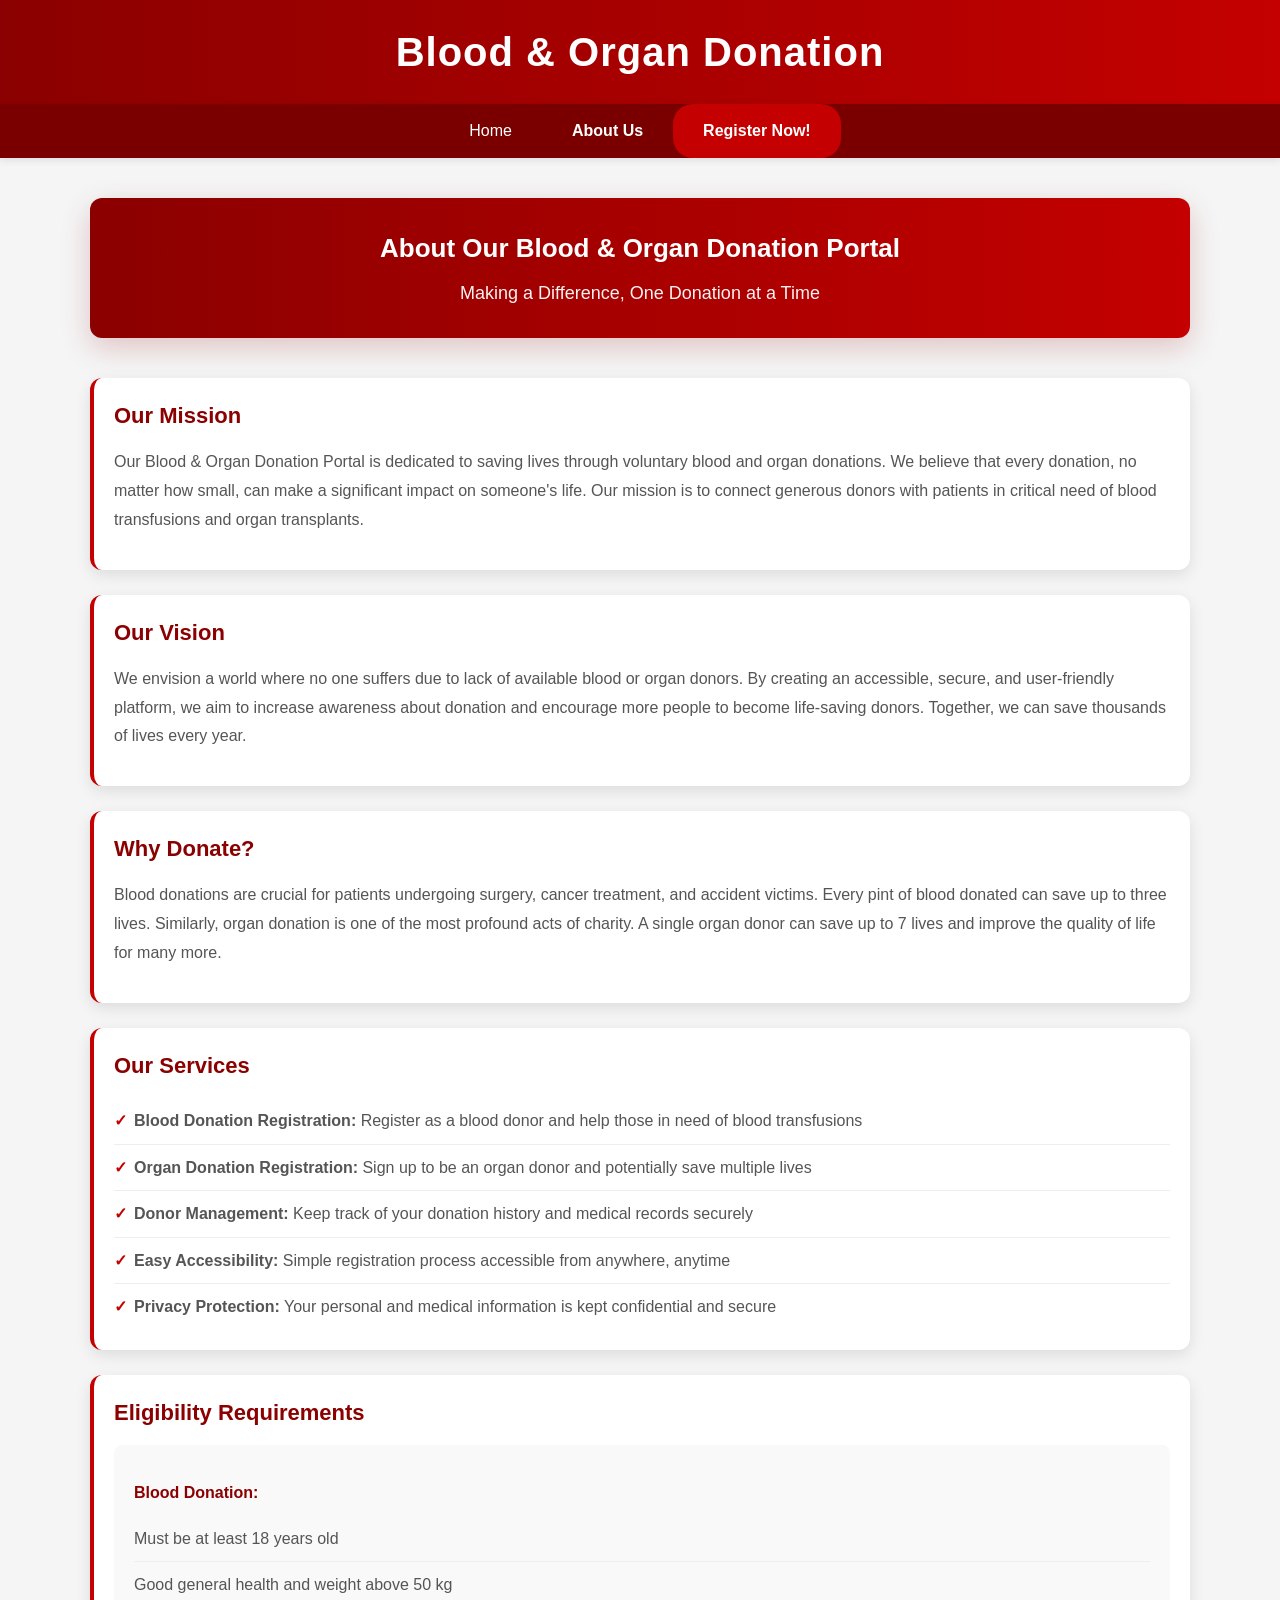
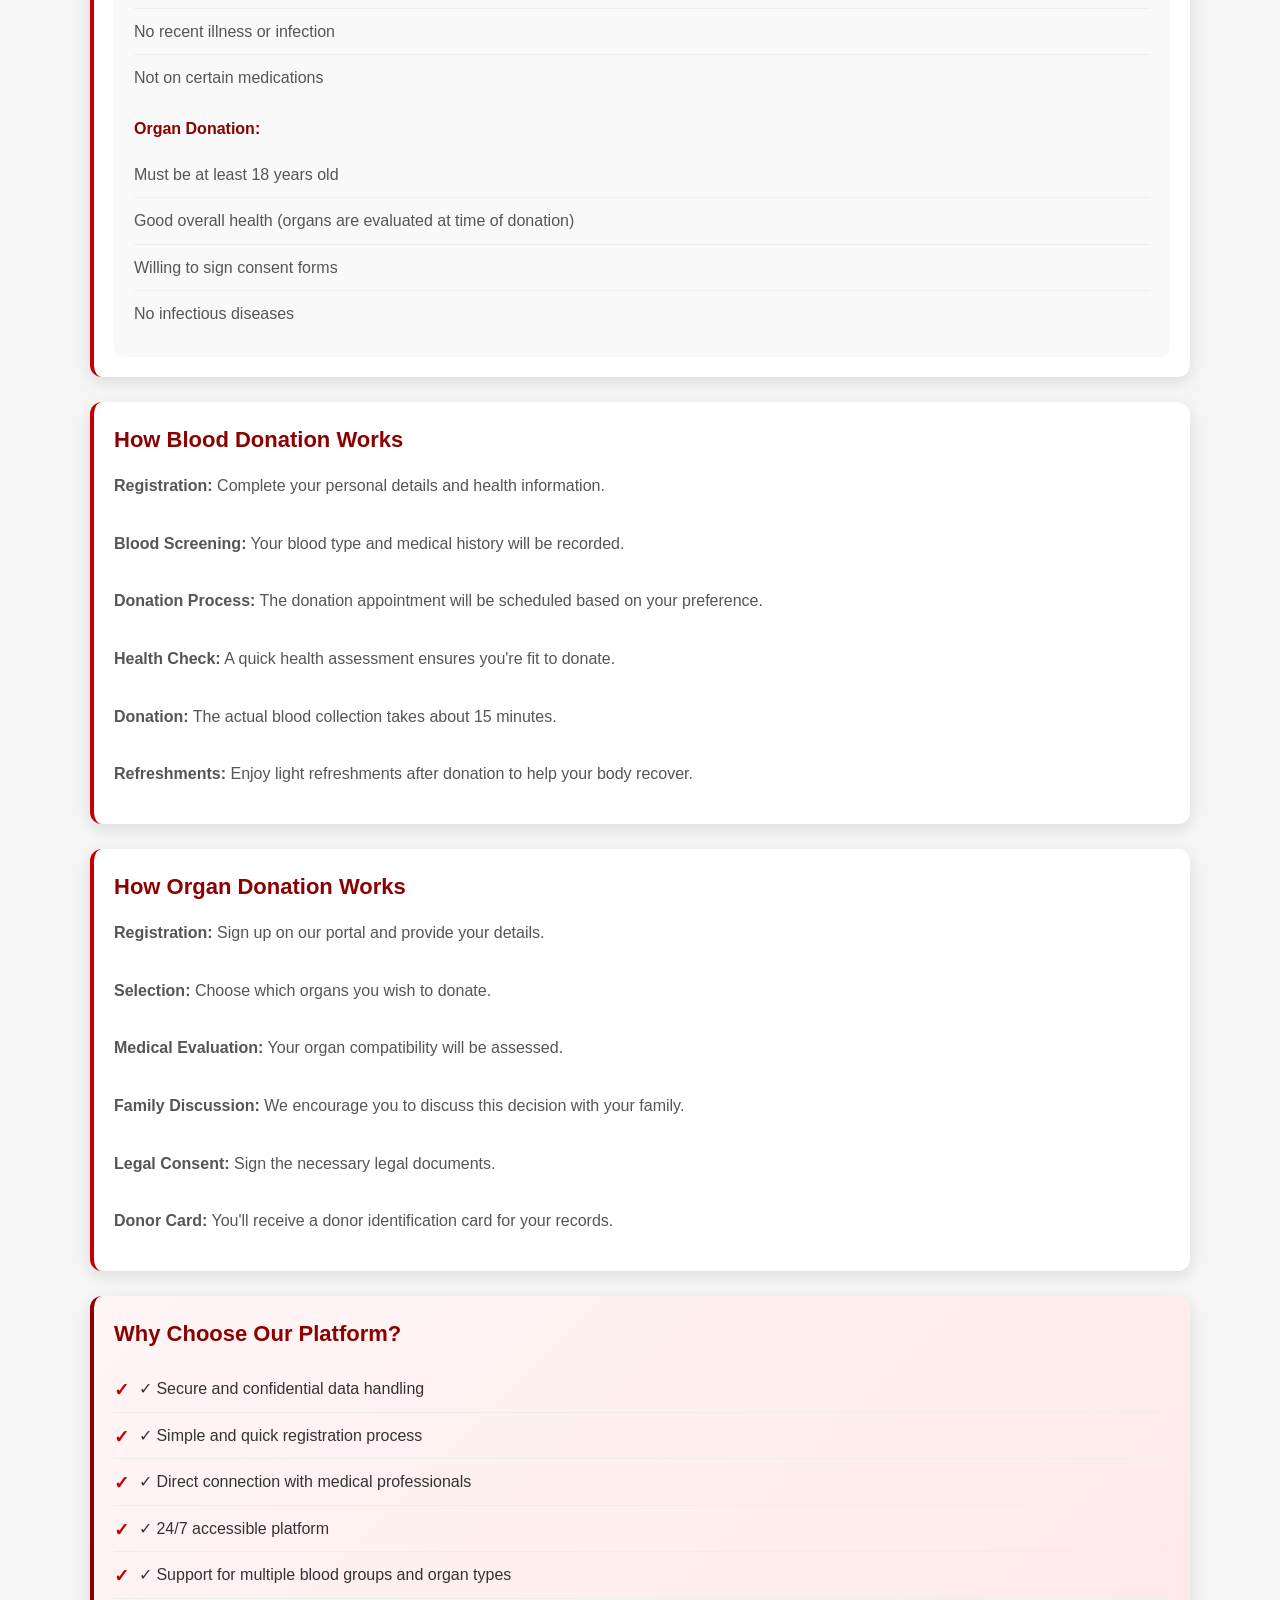
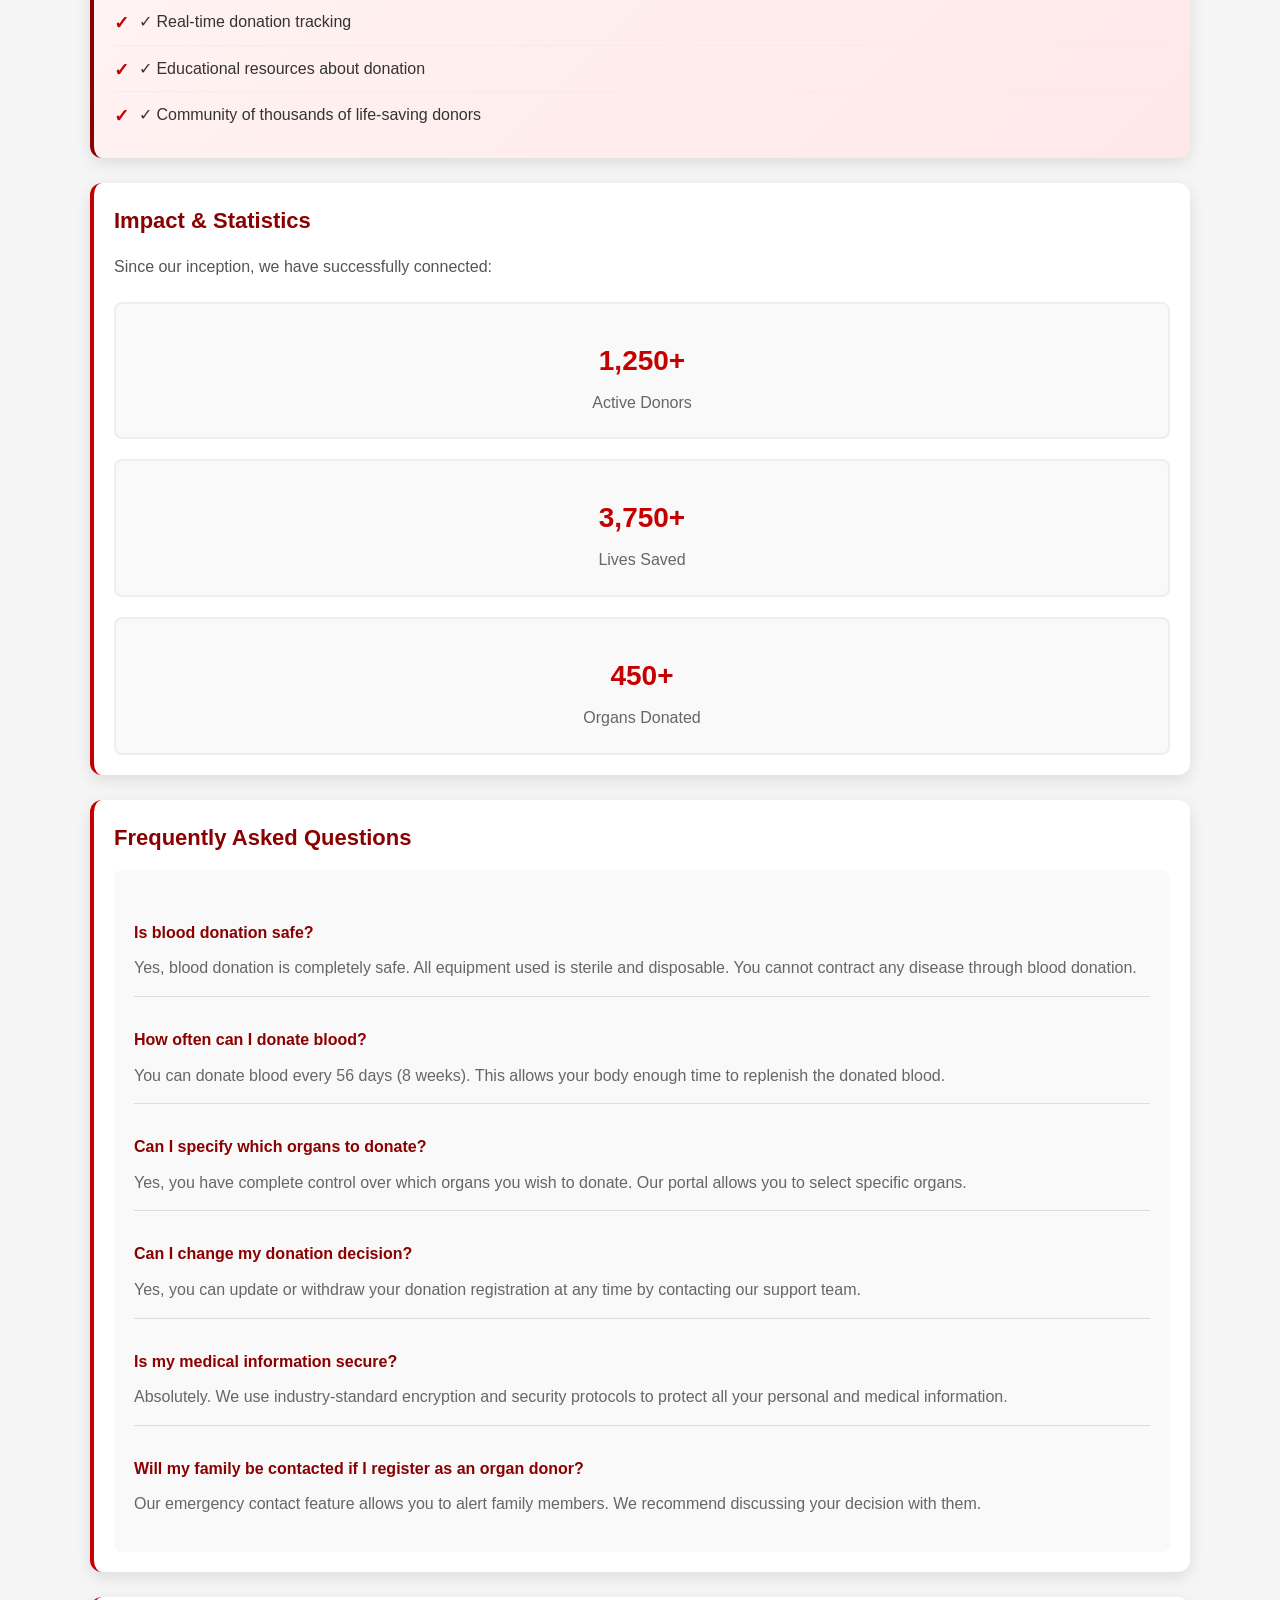
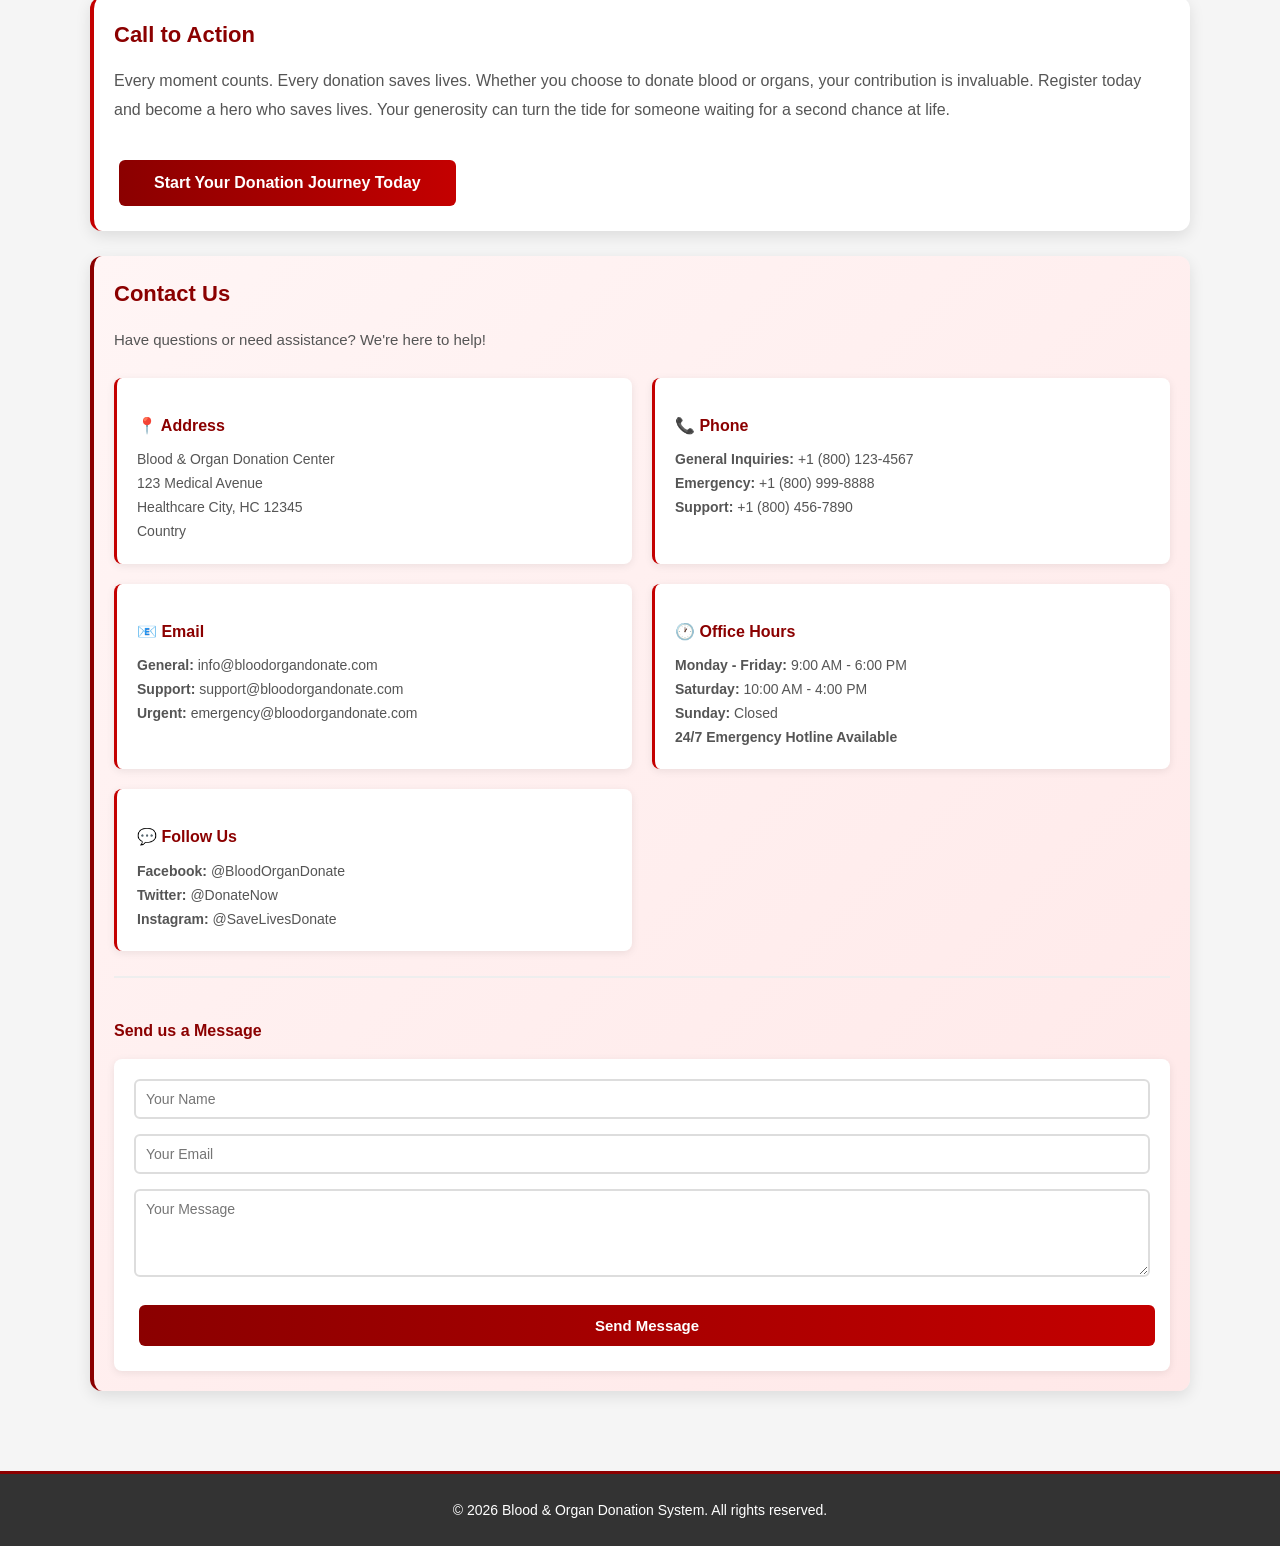
==== commit 947e8d96: "Commits by Anshul" ====
--- a/about-us.html
+++ b/about-us.html
@@ -1,4 +1,3 @@
-
 <!DOCTYPE html>
 <html lang="en">
 <head>
@@ -280,285 +279,3 @@
     <script src="script.js"></script>
 </body>
 </html>
-=======
-<!DOCTYPE html>
-<html lang="en">
-<head>
-    <meta charset="UTF-8">
-    <meta name="viewport" content="width=device-width, initial-scale=1.0">
-    <title>About Us - Blood & Organ Donation</title>
-    <link rel="stylesheet" href="style.css">
-</head>
-<body>
-    <header>
-        <div class="container">
-            <h1>Blood & Organ Donation</h1>
-        </div>
-    </header>
-
-    <nav class="navbar">
-        <div class="container">
-            <ul>
-                <li onclick="window.location.href='index.html'">Home</li>
-                <li onclick="window.location.href='about-us.html'" style="font-weight: bold;">About Us</li>
-                <li onclick="window.location.href='registration.html'" class="register-btn">Register Now!</li>
-            </ul>
-        </div>
-    </nav>
-
-    <section class="about-section">
-        <div class="container">
-            <div class="about-header">
-                <h2>About Our Blood & Organ Donation Portal</h2>
-                <p class="about-subtitle">Making a Difference, One Donation at a Time</p>
-            </div>
-
-            <div class="about-content">
-                <div class="about-card">
-                    <h3>Our Mission</h3>
-                    <p>
-                        Our Blood & Organ Donation Portal is dedicated to saving lives through voluntary blood and organ donations. 
-                        We believe that every donation, no matter how small, can make a significant impact on someone's life. 
-                        Our mission is to connect generous donors with patients in critical need of blood transfusions and organ transplants.
-                    </p>
-                </div>
-
-                <div class="about-card">
-                    <h3>Our Vision</h3>
-                    <p>
-                        We envision a world where no one suffers due to lack of available blood or organ donors. 
-                        By creating an accessible, secure, and user-friendly platform, we aim to increase awareness about 
-                        donation and encourage more people to become life-saving donors. Together, we can save thousands of lives every year.
-                    </p>
-                </div>
-
-                <div class="about-card">
-                    <h3>Why Donate?</h3>
-                    <p>
-                        Blood donations are crucial for patients undergoing surgery, cancer treatment, and accident victims. 
-                        Every pint of blood donated can save up to three lives. Similarly, organ donation is one of the most 
-                        profound acts of charity. A single organ donor can save up to 7 lives and improve the quality of life for many more.
-                    </p>
-                </div>
-
-                <div class="about-card">
-                    <h3>Our Services</h3>
-                    <ul class="services-list">
-                        <li><strong>Blood Donation Registration:</strong> Register as a blood donor and help those in need of blood transfusions</li>
-                        <li><strong>Organ Donation Registration:</strong> Sign up to be an organ donor and potentially save multiple lives</li>
-                        <li><strong>Donor Management:</strong> Keep track of your donation history and medical records securely</li>
-                        <li><strong>Easy Accessibility:</strong> Simple registration process accessible from anywhere, anytime</li>
-                        <li><strong>Privacy Protection:</strong> Your personal and medical information is kept confidential and secure</li>
-                    </ul>
-                </div>
-
-                <div class="about-card">
-                    <h3>Eligibility Requirements</h3>
-                    <div class="eligibility">
-                        <h4>Blood Donation:</h4>
-                        <ul>
-                            <li>Must be at least 18 years old</li>
-                            <li>Good general health and weight above 50 kg</li>
-                            <li>No recent illness or infection</li>
-                            <li>Not on certain medications</li>
-                        </ul>
-
-                        <h4>Organ Donation:</h4>
-                        <ul>
-                            <li>Must be at least 18 years old</li>
-                            <li>Good overall health (organs are evaluated at time of donation)</li>
-                            <li>Willing to sign consent forms</li>
-                            <li>No infectious diseases</li>
-                        </ul>
-                    </div>
-                </div>
-
-                <div class="about-card">
-                    <h3>How Blood Donation Works</h3>
-                    <p>
-                        <strong>Registration:</strong> Complete your personal details and health information.
-                        <br><br>
-                        <strong>Blood Screening:</strong> Your blood type and medical history will be recorded.
-                        <br><br>
-                        <strong>Donation Process:</strong> The donation appointment will be scheduled based on your preference.
-                        <br><br>
-                        <strong>Health Check:</strong> A quick health assessment ensures you're fit to donate.
-                        <br><br>
-                        <strong>Donation:</strong> The actual blood collection takes about 15 minutes.
-                        <br><br>
-                        <strong>Refreshments:</strong> Enjoy light refreshments after donation to help your body recover.
-                    </p>
-                </div>
-
-                <div class="about-card">
-                    <h3>How Organ Donation Works</h3>
-                    <p>
-                        <strong>Registration:</strong> Sign up on our portal and provide your details.
-                        <br><br>
-                        <strong>Selection:</strong> Choose which organs you wish to donate.
-                        <br><br>
-                        <strong>Medical Evaluation:</strong> Your organ compatibility will be assessed.
-                        <br><br>
-                        <strong>Family Discussion:</strong> We encourage you to discuss this decision with your family.
-                        <br><br>
-                        <strong>Legal Consent:</strong> Sign the necessary legal documents.
-                        <br><br>
-                        <strong>Donor Card:</strong> You'll receive a donor identification card for your records.
-                    </p>
-                </div>
-
-                <div class="about-card highlight-card">
-                    <h3>Why Choose Our Platform?</h3>
-                    <ul class="why-choose">
-                        <li>✓ Secure and confidential data handling</li>
-                        <li>✓ Simple and quick registration process</li>
-                        <li>✓ Direct connection with medical professionals</li>
-                        <li>✓ 24/7 accessible platform</li>
-                        <li>✓ Support for multiple blood groups and organ types</li>
-                        <li>✓ Real-time donation tracking</li>
-                        <li>✓ Educational resources about donation</li>
-                        <li>✓ Community of thousands of life-saving donors</li>
-                    </ul>
-                </div>
-
-                <div class="about-card">
-                    <h3>Impact & Statistics</h3>
-                    <p>
-                        Since our inception, we have successfully connected:
-                    </p>
-                    <div class="impact-stats">
-                        <div class="impact-stat">
-                            <h4>1,250+</h4>
-                            <p>Active Donors</p>
-                        </div>
-                        <div class="impact-stat">
-                            <h4>3,750+</h4>
-                            <p>Lives Saved</p>
-                        </div>
-                        <div class="impact-stat">
-                            <h4>450+</h4>
-                            <p>Organs Donated</p>
-                        </div>
-                    </div>
-                </div>
-
-                <div class="about-card">
-                    <h3>Frequently Asked Questions</h3>
-                    <div class="faq">
-                        <div class="faq-item">
-                            <h4>Is blood donation safe?</h4>
-                            <p>Yes, blood donation is completely safe. All equipment used is sterile and disposable. You cannot contract any disease through blood donation.</p>
-                        </div>
-                        <div class="faq-item">
-                            <h4>How often can I donate blood?</h4>
-                            <p>You can donate blood every 56 days (8 weeks). This allows your body enough time to replenish the donated blood.</p>
-                        </div>
-                        <div class="faq-item">
-                            <h4>Can I specify which organs to donate?</h4>
-                            <p>Yes, you have complete control over which organs you wish to donate. Our portal allows you to select specific organs.</p>
-                        </div>
-                        <div class="faq-item">
-                            <h4>Can I change my donation decision?</h4>
-                            <p>Yes, you can update or withdraw your donation registration at any time by contacting our support team.</p>
-                        </div>
-                        <div class="faq-item">
-                            <h4>Is my medical information secure?</h4>
-                            <p>Absolutely. We use industry-standard encryption and security protocols to protect all your personal and medical information.</p>
-                        </div>
-                        <div class="faq-item">
-                            <h4>Will my family be contacted if I register as an organ donor?</h4>
-                            <p>Our emergency contact feature allows you to alert family members. We recommend discussing your decision with them.</p>
-                        </div>
-                    </div>
-                </div>
-
-                <div class="about-card">
-                    <h3>Call to Action</h3>
-                    <p style="font-size: 16px; line-height: 1.8;">
-                        Every moment counts. Every donation saves lives. Whether you choose to donate blood or organs, 
-                        your contribution is invaluable. Register today and become a hero who saves lives. 
-                        Your generosity can turn the tide for someone waiting for a second chance at life.
-                    </p>
-                    <button class="btn btn-primary" onclick="window.location.href='registration.html'" style="margin-top: 20px; font-size: 16px; padding: 14px 35px;">
-                        Start Your Donation Journey Today
-                    </button>
-                </div>
-
-                <div class="about-card contact-card">
-                    <h3>Contact Us</h3>
-                    <p>Have questions or need assistance? We're here to help!</p>
-                    
-                    <div class="contact-content">
-                        <div class="contact-item">
-                            <h4>📍 Address</h4>
-                            <p>Blood & Organ Donation Center<br>
-                            123 Medical Avenue<br>
-                            Healthcare City, HC 12345<br>
-                            Country</p>
-                        </div>
-
-                        <div class="contact-item">
-                            <h4>📞 Phone</h4>
-                            <p>
-                                <strong>General Inquiries:</strong> +1 (800) 123-4567<br>
-                                <strong>Emergency:</strong> +1 (800) 999-8888<br>
-                                <strong>Support:</strong> +1 (800) 456-7890
-                            </p>
-                        </div>
-
-                        <div class="contact-item">
-                            <h4>📧 Email</h4>
-                            <p>
-                                <strong>General:</strong> info@bloodorgandonate.com<br>
-                                <strong>Support:</strong> support@bloodorgandonate.com<br>
-                                <strong>Urgent:</strong> emergency@bloodorgandonate.com
-                            </p>
-                        </div>
-
-                        <div class="contact-item">
-                            <h4>🕐 Office Hours</h4>
-                            <p>
-                                <strong>Monday - Friday:</strong> 9:00 AM - 6:00 PM<br>
-                                <strong>Saturday:</strong> 10:00 AM - 4:00 PM<br>
-                                <strong>Sunday:</strong> Closed<br>
-                                <strong>24/7 Emergency Hotline Available</strong>
-                            </p>
-                        </div>
-
-                        <div class="contact-item">
-                            <h4>💬 Follow Us</h4>
-                            <p>
-                                <strong>Facebook:</strong> @BloodOrganDonate<br>
-                                <strong>Twitter:</strong> @DonateNow<br>
-                                <strong>Instagram:</strong> @SaveLivesDonate
-                            </p>
-                        </div>
-                    </div>
-
-                    <div class="contact-form-section" style="margin-top: 25px; padding-top: 25px; border-top: 2px solid #eee;">
-                        <h4>Send us a Message</h4>
-                        <form class="contact-form" onsubmit="handleContactForm(event)">
-                            <div class="form-group" style="margin-bottom: 15px;">
-                                <input type="text" placeholder="Your Name" required style="width: 100%; padding: 10px; border: 2px solid #ddd; border-radius: 6px; font-size: 14px;">
-                            </div>
-                            <div class="form-group" style="margin-bottom: 15px;">
-                                <input type="email" placeholder="Your Email" required style="width: 100%; padding: 10px; border: 2px solid #ddd; border-radius: 6px; font-size: 14px;">
-                            </div>
-                            <div class="form-group" style="margin-bottom: 15px;">
-                                <textarea placeholder="Your Message" rows="4" required style="width: 100%; padding: 10px; border: 2px solid #ddd; border-radius: 6px; font-size: 14px; font-family: inherit;"></textarea>
-                            </div>
-                            <button type="submit" class="btn btn-primary" style="width: 100%; font-size: 15px;">Send Message</button>
-                        </form>
-                    </div>
-                </div>
-            </div>
-        </div>
-    </section>
-
-    <footer>
-        <p>&copy; 2026 Blood & Organ Donation System. All rights reserved.</p>
-    </footer>
-
-    <script src="script.js"></script>
-</body>
-</html>
